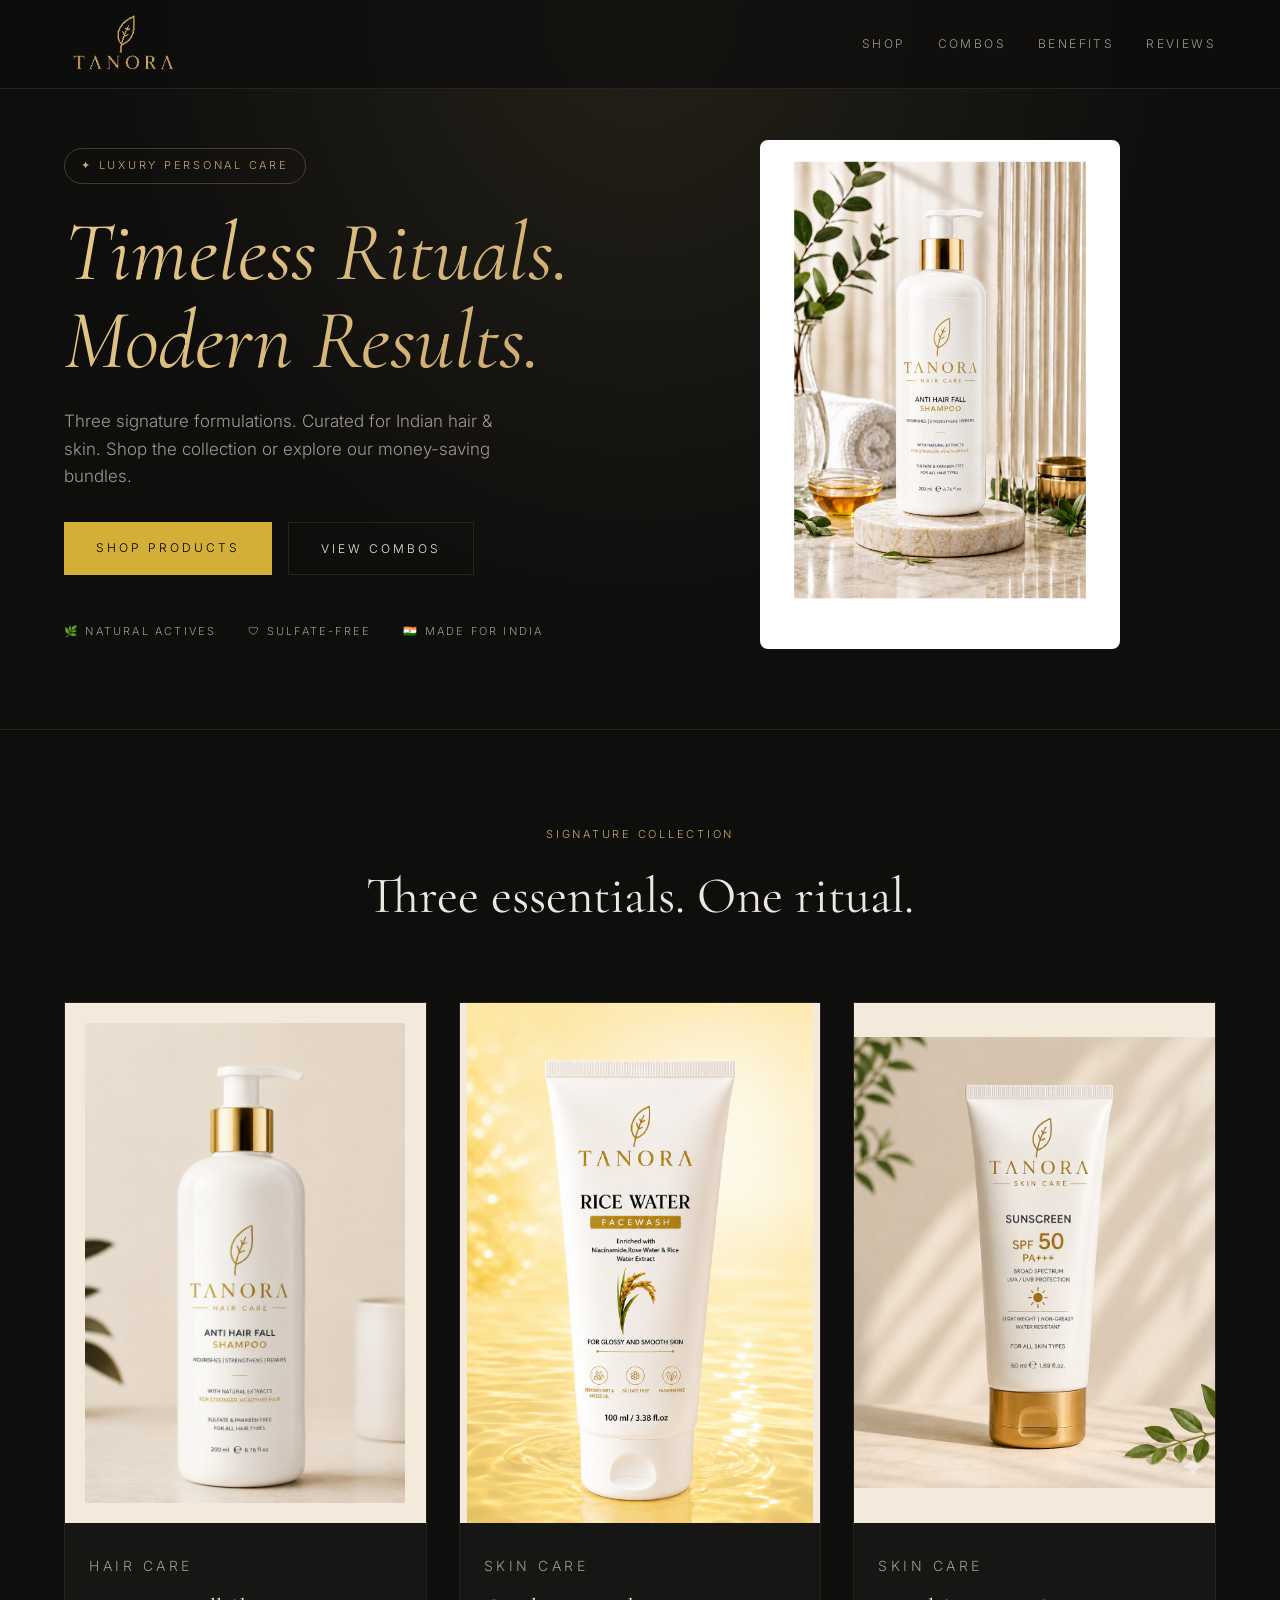
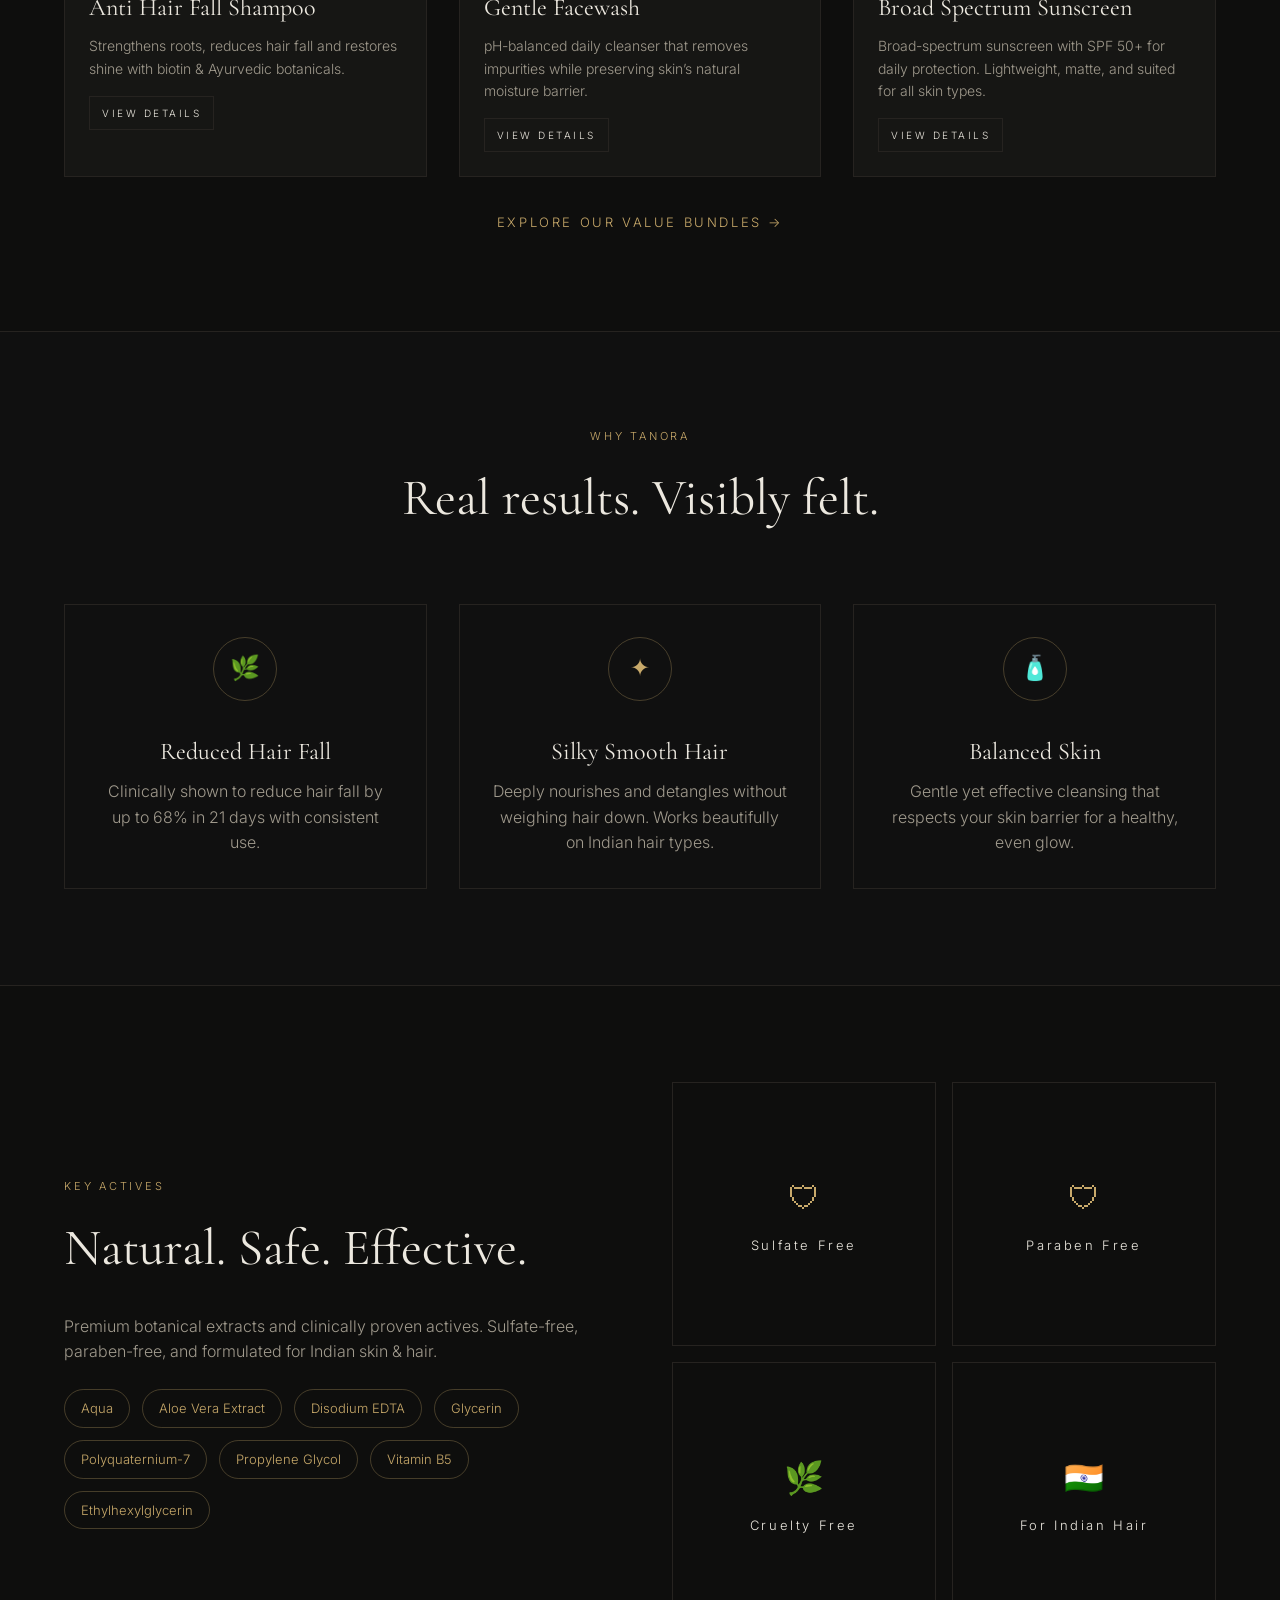
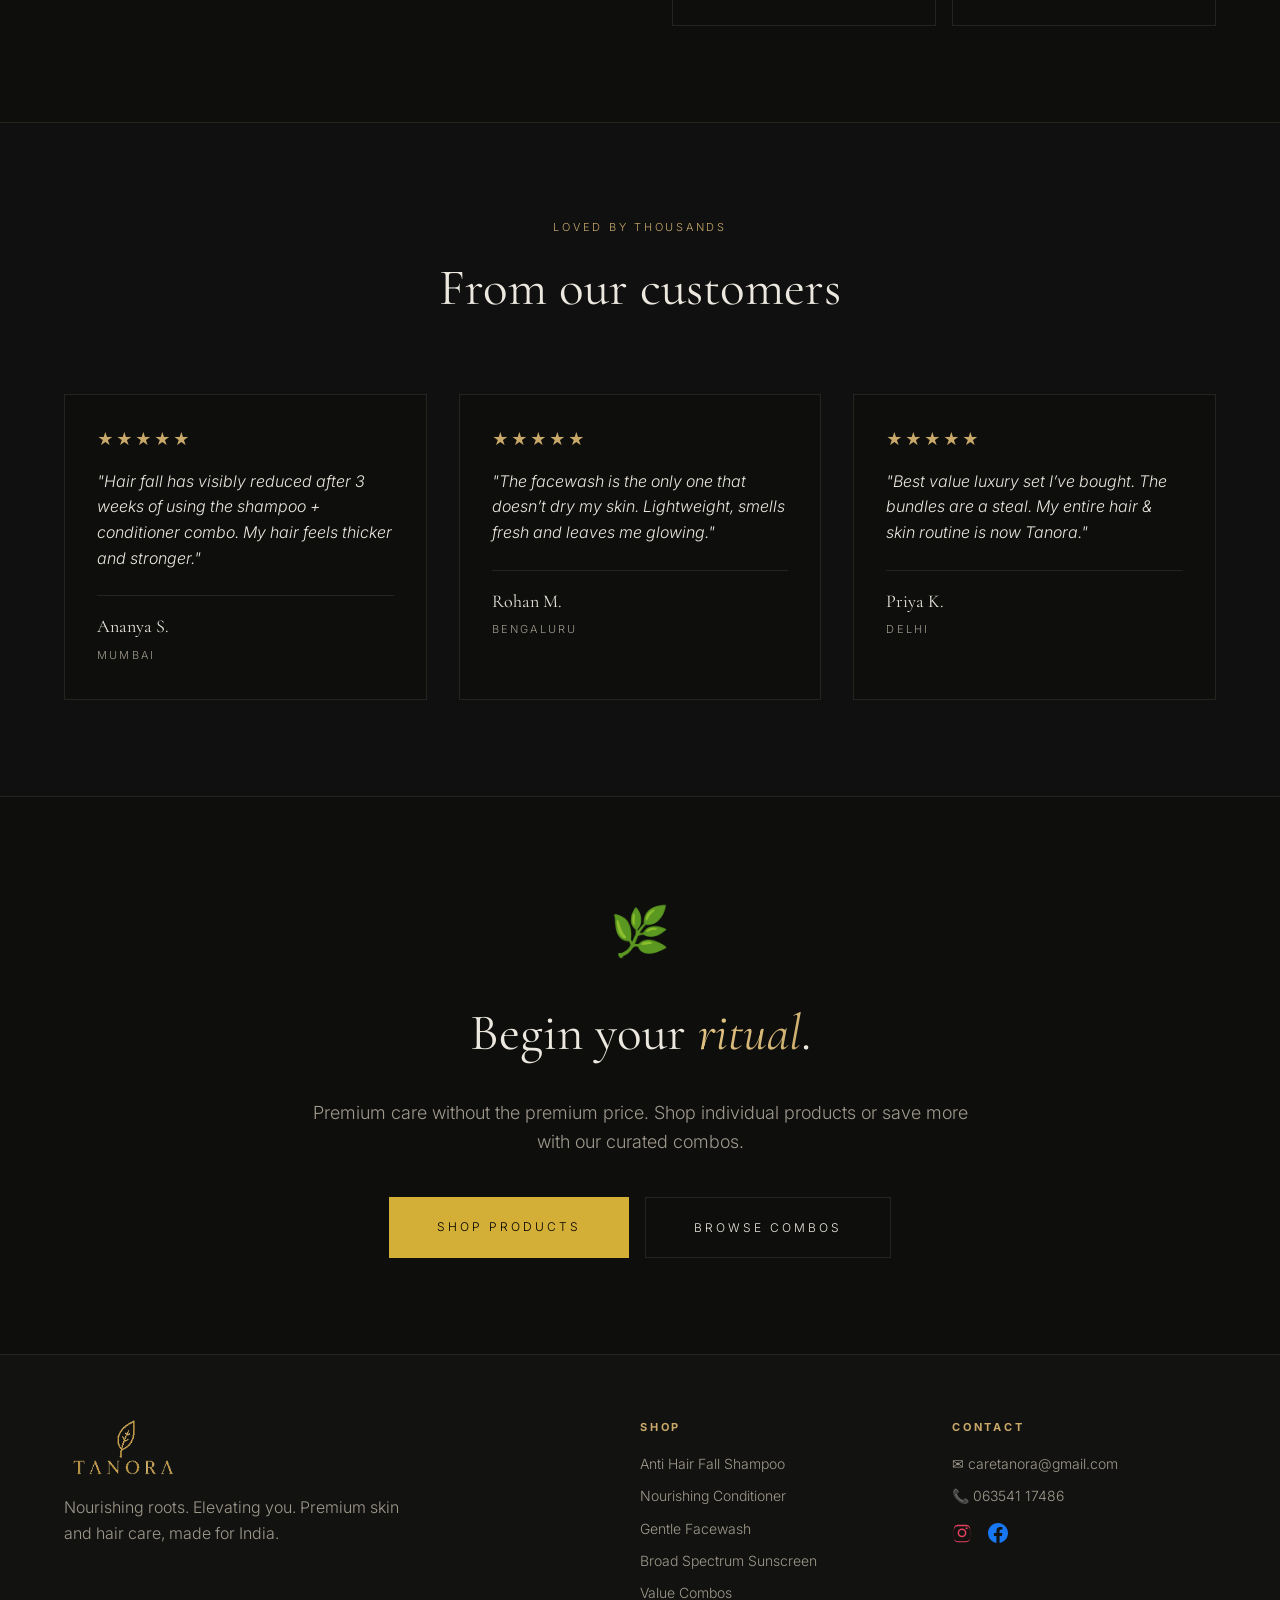
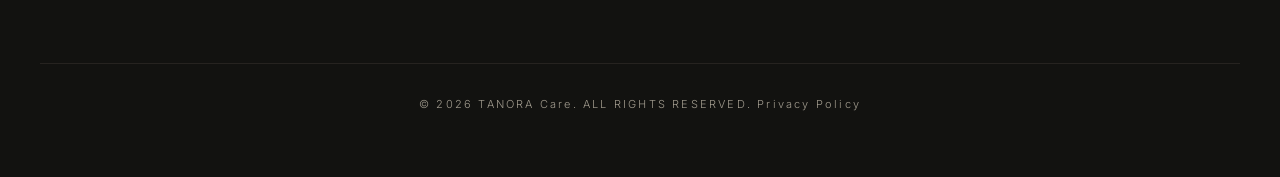
==== index.html @ 6236a622 "Logo image Size" ====
<!DOCTYPE html>
<html lang="en">
<head>
<meta charset="UTF-8" />
<meta name="viewport" content="width=device-width, initial-scale=1.0" />

<!-- Primary Meta -->
<title>Tanora | Sulfate-Free Luxury Hair & Skin Care India</title>
<meta name="description" content="Discover Tanora luxury personal care - sulfate-free shampoo, gentle facewash, nourishing conditioner & SPF 50+ sunscreen made for Indian hair & skin." />
<meta name="keywords" content="Tanora, luxury hair care, sulfate-free shampoo, anti hair fall shampoo, gentle facewash, nourishing conditioner, sunscreen SPF 50, skin care India" />
<meta name="author" content="Tanora Care" />
<meta name="robots" content="index, follow, max-image-preview:large, max-snippet:-1, max-video-preview:-1" />
<meta name="language" content="English" />
<meta name="theme-color" content="#0e0e0d" />
<link rel="canonical" href="https://www.tanora.co.in/" />

<!-- Open Graph / Facebook / LinkedIn / WhatsApp -->
<meta property="og:type" content="website" />
<meta property="og:site_name" content="Tanora Care" />
<meta property="og:title" content="Tanora | Sulfate-Free Luxury Hair & Skin Care India" />
<meta property="og:description" content="Sulfate-free shampoo, gentle facewash, nourishing conditioner & SPF 50+ sunscreen - premium personal care made for Indian hair & skin." />
<meta property="og:url" content="https://www.tanora.co.in/" />
<meta property="og:image" content="https://www.tanora.co.in/images/product.jpg" />
<meta property="og:image:alt" content="Tanora luxury personal care collection" />
<meta property="og:locale" content="en_IN" />

<!-- Twitter Card -->
<meta name="twitter:card" content="summary_large_image" />
<meta name="twitter:title" content="Tanora | Sulfate-Free Luxury Hair & Skin Care India" />
<meta name="twitter:description" content="Sulfate-free shampoo, gentle facewash, nourishing conditioner & SPF 50+ sunscreen - made for Indian hair & skin." />
<meta name="twitter:image" content="https://www.tanora.co.in/images/product.jpg" />

<!-- Icons -->
<link rel="icon" type="image/x-icon" href="images/favicon.ico" />
<link rel="apple-touch-icon" href="images/tanora-logo.png" />

<!-- Resource hints & fonts (non-blocking) -->
<link rel="preconnect" href="https://fonts.googleapis.com" />
<link rel="preconnect" href="https://fonts.gstatic.com" crossorigin />
<link rel="preload" as="image" href="images/product.jpg" fetchpriority="high" />
<link rel="preload" as="style" href="https://fonts.googleapis.com/css2?family=Cormorant+Garamond:ital,wght@0,400;1,400;1,600&family=Inter:wght@300;400;500&display=swap" onload="this.onload=null;this.rel='stylesheet'" />
<noscript><link rel="stylesheet" href="https://fonts.googleapis.com/css2?family=Cormorant+Garamond:ital,wght@0,400;1,400;1,600&family=Inter:wght@300;400;500&display=swap" /></noscript>
<link rel="stylesheet" href="css/style.css" />

<!-- Structured Data -->
<script type="application/ld+json">
{
  "@context": "https://schema.org",
  "@graph": [
    {
      "@type": "Organization",
      "@id": "https://www.tanora.co.in/#organization",
      "name": "Tanora Care",
      "alternateName": "Tanora",
      "url": "https://www.tanora.co.in/",
      "logo": {
        "@type": "ImageObject",
        "url": "https://www.tanora.co.in/images/tanora-logo.png",
        "width": 347,
        "height": 176
      },
      "description": "Tanora is a luxury personal care brand offering sulfate-free shampoo, gentle facewash, nourishing conditioner and broad spectrum sunscreen made for Indian hair and skin.",
      "email": "caretanora@gmail.com",
      "telephone": "+91-6354117486",
      "areaServed": "IN",
      "contactPoint": {
        "@type": "ContactPoint",
        "telephone": "+91-6354117486",
        "email": "caretanora@gmail.com",
        "contactType": "customer service",
        "areaServed": "IN",
        "availableLanguage": ["English", "Hindi"]
      },
      "sameAs": [
        "https://www.instagram.com/caretanora",
        "https://www.facebook.com/profile.php?id=61589287961963"
      ]
    },
    {
      "@type": "WebSite",
      "@id": "https://www.tanora.co.in/#website",
      "url": "https://www.tanora.co.in/",
      "name": "Tanora Care",
      "publisher": { "@id": "https://www.tanora.co.in/#organization" },
      "inLanguage": "en-IN"
    },
    {
      "@type": "WebPage",
      "@id": "https://www.tanora.co.in/#webpage",
      "url": "https://www.tanora.co.in/",
      "name": "Tanora | Sulfate-Free Luxury Hair & Skin Care India",
      "isPartOf": { "@id": "https://www.tanora.co.in/#website" },
      "about": { "@id": "https://www.tanora.co.in/#organization" },
      "description": "Discover Tanora luxury personal care - sulfate-free shampoo, gentle facewash, nourishing conditioner and SPF 50+ sunscreen made for Indian hair and skin.",
      "inLanguage": "en-IN"
    }
  ]
}
</script>

<!-- Google tag (gtag.js) -->
<script async src="https://www.googletagmanager.com/gtag/js?id=G-CE996MBF3L"></script>
<script>
  window.dataLayer = window.dataLayer || [];
  function gtag(){dataLayer.push(arguments);}
  gtag('js', new Date());
  gtag('config', 'G-CE996MBF3L');
</script>
</head>
<body>

<a href="#products" class="skip-link">Skip to products</a>

<!-- NAV -->
<header class="nav">
  <div class="container nav-inner">
    <a href="index.html" class="logo" aria-label="Tanora Care home"><img src="images/tanora-logo.png" alt="Tanora Care logo" /></a>
    <nav class="nav-links" aria-label="Primary navigation">
      <a href="#products">SHOP</a>
      <a href="combos.html">COMBOS</a>
      <a href="#benefits">BENEFITS</a>
      <a href="#reviews">REVIEWS</a>
    </nav>
  </div>
</header>

<main id="main">

<!-- HERO -->
<section class="hero" aria-labelledby="hero-title">
  <div class="container hero-grid">
    <div class="hero-text">
      <span class="chip">✦ LUXURY PERSONAL CARE</span>
      <h1 id="hero-title" class="display"><em>Timeless Rituals.<br>Modern Results.</em></h1>
      <p class="lead">Three signature formulations. Curated for Indian hair &amp; skin. Shop the collection or explore our money-saving bundles.</p>
      <div class="btn-row">
        <a href="#products" class="btn btn-gold">SHOP PRODUCTS</a>
        <a href="combos.html" class="btn btn-outline">VIEW COMBOS</a>
      </div>
      <div class="hero-tags">
        <span>🌿 NATURAL ACTIVES</span>
        <span>🛡 SULFATE-FREE</span>
        <span>🇮🇳 MADE FOR INDIA</span>
      </div>
    </div>
    <div class="hero-image">
      <img src="images/product.jpg" alt="Tanora luxury personal care products collection" width="360" height="509" fetchpriority="high" decoding="async" />
    </div>
  </div>
</section>

<!-- PRODUCTS -->
<section id="products" class="section" aria-labelledby="products-title">
  <div class="container">
    <div class="section-head">
      <p class="kicker">SIGNATURE COLLECTION</p>
      <h2 id="products-title">Three essentials. One ritual.</h2>
    </div>
    <div class="grid-3">
      <!-- Shampoo -->
      <article class="card">
        <a href="shampoo.html" class="card-img" aria-label="View Anti Hair Fall Shampoo details"><img src="images/shampoo.jpeg" alt="Tanora Anti Hair Fall Shampoo bottle" width="1440" height="2160" loading="lazy" decoding="async" /></a>
        <div class="card-body">
          <p class="kicker">HAIR CARE</p>
          <h3><a href="shampoo.html">Anti Hair Fall Shampoo</a></h3>
          <p>Strengthens roots, reduces hair fall and restores shine with biotin &amp; Ayurvedic botanicals.</p>
          <div class="price" style="font-size:15px;margin:12px 0 16px;color:#c8a96a"></div>
          <div style="display:flex;gap:6px;flex-wrap:wrap">
            <a href="shampoo.html" class="btn btn-outline" style="padding:8px 12px;font-size:10px">VIEW DETAILS</a>
          </div>
        </div>
      </article>
      <!-- Facewash -->
      <article class="card">
        <a href="facewash.html" class="card-img" aria-label="View Gentle Facewash details"><img src="images/facewash.png" alt="Tanora Gentle Facewash bottle" width="1024" height="1536" loading="lazy" decoding="async" /></a>
        <div class="card-body">
          <p class="kicker">SKIN CARE</p>
          <h3><a href="facewash.html">Gentle Facewash</a></h3>
          <p>pH-balanced daily cleanser that removes impurities while preserving skin’s natural moisture barrier.</p>
          <div class="price" style="font-size:15px;margin:12px 0 16px;color:#c8a96a"></div>
          <div style="display:flex;gap:6px;flex-wrap:wrap">
            <a href="facewash.html" class="btn btn-outline" style="padding:8px 12px;font-size:10px">VIEW DETAILS</a>
          </div>
        </div>
      </article>
      <!-- Sunscreen -->
      <article class="card">
        <a href="sunscreen.html" class="card-img" aria-label="View Broad Spectrum Sunscreen details"><img src="images/sunscreen.png" alt="Tanora Broad Spectrum SPF 50+ Sunscreen bottle" width="922" height="1152" loading="lazy" decoding="async" /></a>
        <div class="card-body">
          <p class="kicker">SKIN CARE</p>
          <h3><a href="sunscreen.html">Broad Spectrum Sunscreen</a></h3>
          <p>Broad-spectrum sunscreen with SPF 50+ for daily protection. Lightweight, matte, and suited for all skin types.</p>
          <div class="price" style="font-size:15px;margin:12px 0 16px;color:#c8a96a"></div>
          <div style="display:flex;gap:6px;flex-wrap:wrap">
            <a href="sunscreen.html" class="btn btn-outline" style="padding:8px 12px;font-size:10px">VIEW DETAILS</a>
          </div>
        </div>
      </article>
    </div>
    <p style="text-align:center;margin-top:32px"><a href="combos.html" style="color:var(--gold);font-size:13px;letter-spacing:.2em">EXPLORE OUR VALUE BUNDLES →</a></p>
  </div>
</section>

<!-- BENEFITS -->
<section id="benefits" class="section alt" aria-labelledby="benefits-title">
  <div class="container">
    <div class="section-head">
      <p class="kicker">WHY TANORA</p>
      <h2 id="benefits-title">Real results. Visibly felt.</h2>
    </div>
    <div class="grid-3">
      <div class="benefit"><div class="circle" aria-hidden="true">🌿</div><h3>Reduced Hair Fall</h3><p>Clinically shown to reduce hair fall by up to 68% in 21 days with consistent use.</p></div>
      <div class="benefit"><div class="circle" aria-hidden="true">✦</div><h3>Silky Smooth Hair</h3><p>Deeply nourishes and detangles without weighing hair down. Works beautifully on Indian hair types.</p></div>
      <div class="benefit"><div class="circle" aria-hidden="true">🧴</div><h3>Balanced Skin</h3><p>Gentle yet effective cleansing that respects your skin barrier for a healthy, even glow.</p></div>
    </div>
  </div>
</section>

<!-- INGREDIENTS -->
<section id="ingredients" class="section" aria-labelledby="ingredients-title">
  <div class="container grid-2">
    <div>
      <p class="kicker">KEY ACTIVES</p>
      <h2 id="ingredients-title">Natural. Safe. Effective.</h2>
      <p class="muted">Premium botanical extracts and clinically proven actives. Sulfate-free, paraben-free, and formulated for Indian skin &amp; hair.</p>
      <div class="tags">
        <span>Aqua</span>
        <span>Aloe Vera Extract</span>
        <span>Disodium EDTA</span>
        <span>Glycerin</span>
        <span>Polyquaternium-7</span>
        <span>Propylene Glycol</span>
        <span>Vitamin B5</span>
        <span>Ethylhexylglycerin</span>
      </div>
    </div>
    <div class="features">
      <div>🛡<span>Sulfate Free</span></div>
      <div>🛡<span>Paraben Free</span></div>
      <div>🌿<span>Cruelty Free</span></div>
      <div>🇮🇳<span>For Indian Hair</span></div>
    </div>
  </div>
</section>

<!-- REVIEWS -->
<section id="reviews" class="section alt" aria-labelledby="reviews-title">
  <div class="container">
    <div class="section-head">
      <p class="kicker">LOVED BY THOUSANDS</p>
      <h2 id="reviews-title">From our customers</h2>
    </div>
    <div class="grid-3">
      <article class="review"><div class="stars" aria-label="Rated 5 out of 5">★★★★★</div><p>"Hair fall has visibly reduced after 3 weeks of using the shampoo + conditioner combo. My hair feels thicker and stronger."</p><div class="who"><strong>Ananya S.</strong><span>MUMBAI</span></div></article>
      <article class="review"><div class="stars" aria-label="Rated 5 out of 5">★★★★★</div><p>"The facewash is the only one that doesn’t dry my skin. Lightweight, smells fresh and leaves me glowing."</p><div class="who"><strong>Rohan M.</strong><span>BENGALURU</span></div></article>
      <article class="review"><div class="stars" aria-label="Rated 5 out of 5">★★★★★</div><p>"Best value luxury set I’ve bought. The bundles are a steal. My entire hair &amp; skin routine is now Tanora."</p><div class="who"><strong>Priya K.</strong><span>DELHI</span></div></article>
    </div>
  </div>
</section>

<!-- CTA -->
<section class="section cta" aria-labelledby="cta-title">
  <div class="container center">
    <div class="leaf" aria-hidden="true">🌿</div>
    <h2 id="cta-title">Begin your <em>ritual</em>.</h2>
    <p class="muted">Premium care without the premium price. Shop individual products or save more with our curated combos.</p>
    <div class="btn-row" style="justify-content:center">
      <a href="#products" class="btn btn-gold btn-lg">SHOP PRODUCTS</a>
      <a href="combos.html" class="btn btn-outline btn-lg">BROWSE COMBOS</a>
    </div>
  </div>
</section>

</main>

<!-- FOOTER -->
<footer class="footer">
  <div class="container footer-grid">
    <div class="foot-brand">
      <img src="images/tanora-logo.png" alt="Tanora Care logo" loading="lazy" />
      <p>Nourishing roots. Elevating you. Premium skin and hair care, made for India.</p>
    </div>
    <nav aria-label="Shop links">
      <h4>SHOP</h4>
      <ul>
        <li><a href="shampoo.html">Anti Hair Fall Shampoo</a></li>
        <li><a href="conditioner.html">Nourishing Conditioner</a></li>
        <li><a href="facewash.html">Gentle Facewash</a></li>
        <li><a href="sunscreen.html">Broad Spectrum Sunscreen</a></li>
        <li><a href="combos.html">Value Combos</a></li>
      </ul>
    </nav>
    <div>
      <h4>CONTACT</h4>
      <ul>
        <li><a href="mailto:caretanora@gmail.com">✉ caretanora@gmail.com</a></li>
        <li><a href="tel:+916354117486">📞 063541 17486</a></li>
      </ul>
      <div class="social-links" style="margin-top: 15px;">
        <a href="https://www.instagram.com/caretanora" target="_blank" rel="noopener" aria-label="Follow Tanora on Instagram" style="margin-right: 12px;">
          <svg width="20" height="20" viewBox="0 0 24 24" fill="#E4405F" aria-hidden="true" focusable="false"><path d="M12 2.16c3.2 0 3.58.01 4.85.07 1.17.05 1.8.25 2.23.41.56.22.96.48 1.38.9.42.42.68.82.9 1.38.16.42.36 1.06.41 2.23.06 1.27.07 1.65.07 4.85s-.01 3.58-.07 4.85c-.05 1.17-.25 1.8-.41 2.23-.22.56-.48.96-.9 1.38-.42.42-.82.68-1.38.9-.42.16-1.06.36-2.23.41-1.27.06-1.65.07-4.85.07s-3.58-.01-4.85-.07c-1.17-.05-1.8-.25-2.23-.41-.56-.22-.96-.48-1.38-.9-.42-.42-.68-.82-.9-1.38-.16-.42-.36-1.06-.41-2.23C2.17 15.58 2.16 15.2 2.16 12s.01-3.58.07-4.85c.05-1.17.25-1.8.41-2.23.22-.56.48-.96.9-1.38.42-.42.82-.68 1.38-.9.42-.16 1.06-.36 2.23-.41C8.42 2.17 8.8 2.16 12 2.16zm0 1.62c-3.15 0-3.52.01-4.76.07-1.15.05-1.77.24-2.19.4-.55.22-.94.47-1.35.88-.41.41-.66.8-.88 1.35-.16.42-.35 1.04-.4 2.19-.06 1.24-.07 1.61-.07 4.76s.01 3.52.07 4.76c.05 1.15.24 1.77.4 2.19.22.55.47.94.88 1.35.41.41.8.66 1.35.88.42.16 1.04.35 2.19.4 1.24.06 1.61.07 4.76.07s3.52-.01 4.76-.07c1.15-.05 1.77-.24 2.19-.4.55-.22.94-.47 1.35-.88.41-.41.66-.8.88-1.35.16-.42.35-1.04.4-2.19.06-1.24.07-1.61.07-4.76s-.01-3.52-.07-4.76c-.05-1.15-.24-1.77-.4-2.19-.22-.55-.47-.94-.88-1.35-.41-.41-.8-.66-1.35-.88-.42-.16-1.04-.35-2.19-.4-1.24-.06-1.61-.07-4.76-.07zm0 2.76a5.3 5.3 0 100 10.6 5.3 5.3 0 000-10.6zm0 8.74a3.44 3.44 0 110-6.88 3.44 3.44 0 010 6.88zm6.75-8.93a1.24 1.24 0 11-2.48 0 1.24 1.24 0 012.48 0z"/></svg>
        </a>
        <a href="https://www.facebook.com/profile.php?id=61589287961963" target="_blank" rel="noopener" aria-label="Follow Tanora on Facebook">
          <svg width="20" height="20" viewBox="0 0 24 24" fill="#1877F2" aria-hidden="true" focusable="false"><path d="M24 12.07C24 5.4 18.63 0 12 0S0 5.4 0 12.07C0 18.1 4.39 23.1 10.13 24v-8.44H7.08v-3.49h3.05V9.41c0-3.02 1.79-4.69 4.53-4.69 1.31 0 2.68.24 2.68.24v2.97h-1.51c-1.49 0-1.96.93-1.96 1.89v2.25h3.33l-.53 3.49h-2.8V24C19.61 23.1 24 18.1 24 12.07z"/></svg>
        </a>
      </div>
    </div>
  </div>
  <div class="container foot-bottom">© 2026 TANORA Care. ALL RIGHTS RESERVED. <a href="privacypolicy.html">Privacy Policy</a></div>
</footer>

</body>
</html>
---- css/style.css ----
:root{
  --bg:#0e0e0d;
  --fg:#ece8df;
  --muted:#a09a8d;
  --gold:#c8a96a;
  --gold-soft:rgba(200,169,106,.3);
  --card:#161614;
  --border:#262320;
}
*{box-sizing:border-box;margin:0;padding:0}
html{scroll-behavior:smooth}
body{
  font-family:'Inter',sans-serif;
  background:var(--bg);
  color:var(--fg);
  line-height:1.6;
  font-weight:300;
}
img{max-width:100%;display:block}
a{color:inherit;text-decoration:none}
em{font-style:italic}

.container{max-width:1200px;margin:0 auto;padding:0 24px}

/* Accessibility: skip link + visible focus */
.skip-link{
  position:absolute;left:-999px;top:0;z-index:100;
  background:var(--gold);color:#000;padding:12px 20px;font-size:12px;
  letter-spacing:.15em;border-radius:0 0 6px 0;
}
.skip-link:focus{left:0}
a:focus-visible,button:focus-visible,.accordion-header:focus-visible{
  outline:2px solid var(--gold);outline-offset:3px;
}
.social-links a{display:inline-flex;align-items:center}

/* NAV */
.nav{
  position:fixed;top:0;left:0;right:0;z-index:50;
  background:rgba(14,14,13,.7);
  backdrop-filter:blur(10px);
  border-bottom:1px solid var(--border);
}
.nav-inner{display:flex;justify-content:space-between;align-items:center;padding:14px 24px}
.logo img{height:60px}
.nav-links{display:flex;gap:32px}
.nav-links a{font-size:12px;letter-spacing:.2em;color:var(--muted);transition:color .2s}
.nav-links a:hover{color:var(--gold)}
@media(max-width:700px){.nav-links{display:none}}

/* HERO */
.hero{padding:140px 0 80px;position:relative;overflow:hidden}
.hero::before{
  content:"";position:absolute;inset:0;
  background:radial-gradient(ellipse at top, rgba(200,169,106,.12), transparent 60%);
}
.hero-grid{display:grid;grid-template-columns:1fr 1fr;gap:48px;align-items:center;position:relative}
@media(max-width:900px){.hero-grid{grid-template-columns:1fr}}
.chip{
  display:inline-block;padding:8px 16px;border:1px solid var(--gold-soft);
  border-radius:999px;color:var(--gold);font-size:11px;letter-spacing:.25em;margin-bottom:24px;
}
.display{
  font-family:'Cormorant Garamond',serif;font-weight:400;
  font-size:clamp(40px,7vw,84px);line-height:1.05;margin-bottom:24px;
  background:linear-gradient(135deg,#e7c98a,#c8a96a);
  -webkit-background-clip:text;background-clip:text;color:transparent;
}
.lead{color:var(--muted);max-width:440px;margin-bottom:32px;font-size:17px}
.btn-row{display:flex;gap:16px;flex-wrap:wrap}
.btn{
  padding:16px 32px;font-size:12px;letter-spacing:.25em;
  display:inline-block;transition:all .2s;cursor:pointer;border:1px solid transparent;
}
.btn-gold{
  background: #D4AF37;
  color: #000;
  border: none;
}

.btn-gold:hover{
  background: #c59b22;
  transform: translateY(-2px);
  transition: 0.3s ease;
}
.btn-outline{border-color:var(--border);color:var(--fg)}
.btn-outline:hover{border-color:var(--gold);color:var(--gold)}
.btn-lg{padding:20px 48px}
.hero-tags{margin-top:48px;display:flex;gap:32px;flex-wrap:wrap;font-size:11px;letter-spacing:.2em;color:var(--muted)}
.hero-image{display:flex;justify-content:center;position:relative}
.hero-image img{max-width:360px;max-height:70vh;object-fit:contain;border-radius:8px}

/* SECTIONS */
.section{padding:96px 0;border-top:1px solid var(--border)}
.section.alt{background:rgba(22,22,20,.4)}
.section-head{text-align:center;margin-bottom:64px}
.kicker{font-size:11px;letter-spacing:.25em;color:var(--gold);margin-bottom:12px}
h2{font-family:'Cormorant Garamond',serif;font-weight:400;font-size:clamp(32px,4vw,52px)}
h3{font-family:'Cormorant Garamond',serif;font-weight:400;font-size:24px;margin:8px 0}
.muted{color:var(--muted)}

.grid-3{display:grid;grid-template-columns:repeat(3,1fr);gap:32px}
.grid-2{display:grid;grid-template-columns:1fr 1fr;gap:64px;align-items:center}
@media(max-width:900px){.grid-3{grid-template-columns:1fr}.grid-2{grid-template-columns:1fr;gap:32px}}

.card{background:var(--card);border:1px solid var(--border);transition:all .4s;overflow:hidden}
.card:hover{border-color:var(--gold-soft)}

.card:hover .card-img img{transform:scale(1.05)}
.card-body{padding:24px}
.card-body p{color:var(--muted);font-size:14px;margin-top:8px}

.benefit{text-align:center;padding:32px;border:1px solid var(--border);transition:.2s}
.benefit:hover{border-color:var(--gold-soft)}
.circle{
  width:64px;height:64px;border:1px solid var(--gold-soft);border-radius:50%;
  display:inline-flex;align-items:center;justify-content:center;color:var(--gold);
  font-size:24px;margin-bottom:24px;
}
.benefit p{color:var(--muted)}

.card-img {
  width: 100%;
  height: 520px;
  background: #f4eadc;
  display: flex;
  align-items: center;
  justify-content: center;
  overflow: hidden;
}

.card-img img {
  max-width: 100%;
  max-height: 100%;
  object-fit: contain;
  image-rendering: auto;
  filter: contrast(1.02) sharpness(1.1);
}

/* Extra premium spacing */
.grid-3 .card:first-child img,
.grid-3 .card:last-child img {
  padding-top: 20px;
  padding-bottom: 20px;
}


.tags{display:flex;flex-wrap:wrap;gap:12px;margin-top:24px}
.tags span{
  border:1px solid var(--gold-soft);color:var(--gold);
  padding:8px 16px;border-radius:999px;font-size:13px;
}
.features{display:grid;grid-template-columns:1fr 1fr;gap:16px}
.features>div{
  aspect-ratio:1/1;border:1px solid var(--border);
  display:flex;flex-direction:column;align-items:center;justify-content:center;gap:12px;
  font-size:32px;color:var(--gold);transition:.2s;
}
.features>div:hover{border-color:var(--gold-soft)}
.features span{font-size:13px;letter-spacing:.2em;color:var(--fg)}

#ingredients .muted{margin:24px 0}

.review{padding:32px;border:1px solid var(--border);background:var(--bg)}
.review:hover{border-color:var(--gold-soft)}
.stars{color:var(--gold);margin-bottom:16px;letter-spacing:2px}
.review p{font-style:italic;margin-bottom:24px}
.who{padding-top:16px;border-top:1px solid var(--border)}
.who strong{font-family:'Cormorant Garamond',serif;font-weight:400;font-size:18px;display:block}
.who span{font-size:11px;letter-spacing:.2em;color:var(--muted)}

.cta{text-align:center}
.center{text-align:center;max-width:720px;margin:0 auto}
.leaf{font-size:48px;color:var(--gold);margin-bottom:24px}
.cta h2{margin-bottom:24px}
.cta h2 em{
  background:linear-gradient(135deg,#e7c98a,#c8a96a);
  -webkit-background-clip:text;background-clip:text;color:transparent;
}
.cta p{margin-bottom:40px;font-size:18px}

/* FOOTER */
.footer{border-top:1px solid var(--border);padding:64px 0;background:rgba(22,22,20,.5)}
.footer-grid{display:grid;grid-template-columns:2fr 1fr 1fr;gap:48px;margin-bottom:48px}
@media(max-width:700px){.footer-grid{grid-template-columns:1fr}}
.foot-brand img{height:60px;margin-bottom:16px}
.foot-brand p{color:var(--muted);max-width:360px}
.footer h4{font-size:11px;letter-spacing:.25em;color:var(--gold);margin-bottom:16px}
.footer ul{list-style:none}
.footer li{color:var(--muted);font-size:14px;margin-bottom:10px}
.footer a:hover{color:var(--gold)}
.foot-bottom{padding-top:32px;border-top:1px solid var(--border);font-size:11px;letter-spacing:.2em;color:var(--muted);text-align:center}

/* PRODUCT PAGES & SHOWCASE */
.product-hero{padding:120px 0 40px}
.product-grid{display:grid;grid-template-columns:1fr 1fr;gap:60px;align-items:start}
@media(max-width:900px){.product-grid{grid-template-columns:1fr;gap:40px}}

.gallery{display:flex;flex-direction:column;gap:16px}
.gallery-main{position:relative;border:1px solid var(--border);background:#111;overflow:hidden;border-radius:8px;cursor:zoom-in}
.gallery-main img{width:100%;height:520px;object-fit:contain;transition:transform .4s ease;background:#f4eadc}
.gallery-thumbs{display:flex;gap:12px}
.gallery-thumbs img{width:92px;height:92px;object-fit:contain;border:1px solid var(--border);border-radius:6px;cursor:pointer;transition:all .2s;background:#f4eadc}
.gallery-thumbs img.active,.gallery-thumbs img:hover{border-color:var(--gold);box-shadow:0 0 0 1px var(--gold)}

.lightbox{display:none;position:fixed;inset:0;background:rgba(0,0,0,.92);z-index:200;align-items:center;justify-content:center}
.lightbox.active{display:flex}
.lightbox-inner{position:relative;max-width:90vw;max-height:90vh}
.lightbox-inner img{max-width:90vw;max-height:80vh;object-fit:contain;border-radius:4px;cursor:zoom-in;transition:transform .3s}
.lightbox-inner.zoomed img{transform:scale(2);cursor:zoom-out}
.lightbox-close{position:absolute;top:-40px;right:0;background:none;border:none;color:#fff;font-size:28px;cursor:pointer}

.product-info h1{font-size:42px;margin-bottom:8px}
.price{font-size:28px;color:var(--gold);font-family:'Cormorant Garamond',serif;margin:12px 0}
.price span{font-size:14px;color:var(--muted);text-decoration:line-through;margin-left:12px}

.buy-row{display:flex;gap:12px;margin:24px 0;flex-wrap:wrap}
.btn-amazon{background:#FF9900;color:#000;border:none;padding:14px 28px;font-size:12px;letter-spacing:.2em;font-weight:500}
.btn-amazon:hover{background:#e68a00}
.btn-flipkart{background:#2874F0;color:#fff;border:none;padding:14px 28px;font-size:12px;letter-spacing:.2em;font-weight:500}
.btn-flipkart:hover{background:#1f5cc4}
.btn-detail{border-color:var(--gold);color:var(--gold)}

.section-sub{margin-bottom:48px}
.ingredients{display:flex;flex-wrap:wrap;gap:10px}
.ingredients span{padding:6px 14px;border:1px solid var(--gold-soft);border-radius:999px;font-size:13px;color:var(--gold)}

.reviews{margin-top:16px}
.review-item{border:1px solid var(--border);padding:20px;margin-bottom:16px;background:var(--bg)}
.review-item .stars{color:var(--gold);margin-bottom:8px}
.review-item p{font-style:italic;color:var(--muted)}
.review-meta{font-size:13px;color:var(--muted);margin-top:12px}

.related-grid{display:grid;grid-template-columns:repeat(3,1fr);gap:24px;margin-top:32px}
@media(max-width:900px){.related-grid{grid-template-columns:1fr}}

.bundle-grid{display:grid;grid-template-columns:repeat(3,1fr);gap:32px}
@media(max-width:900px){.bundle-grid{grid-template-columns:1fr}}
.bundle-card{background:var(--card);border:1px solid var(--border);padding:28px;position:relative}
.bundle-card .save{position:absolute;top:20px;right:20px;background:#2e7d32;color:#fff;font-size:11px;padding:4px 12px;border-radius:999px;letter-spacing:.5px}
.bundle-card h3{margin:12px 0 8px;font-size:22px}
.bundle-price{font-size:26px;color:var(--gold);margin:8px 0}
.bundle-price .orig{text-decoration:line-through;color:var(--muted);font-size:16px;margin-left:8px}
.bundle-products{font-size:13px;color:var(--muted);margin:16px 0}
.bundle-products span{display:inline-block;margin-right:8px}

.accordion{margin-top:32px;border:1px solid var(--border)}
.accordion-item{border-bottom:1px solid var(--border)}
.accordion-item:last-child{border-bottom:none}
.accordion-header{display:flex;justify-content:space-between;align-items:center;padding:18px 24px;cursor:pointer;font-weight:500}
.accordion-header::after{content:'+';font-size:20px;color:var(--gold);transition:.2s}
.accordion-item.open .accordion-header::after{content:'−'}
.accordion-content{display:none;padding:0 24px 20px;color:var(--muted);line-height:1.7}
.accordion-item.open .accordion-content{display:block}

.breadcrumb{font-size:12px;letter-spacing:.2em;color:var(--muted);margin-bottom:24px}
.breadcrumb a:hover{color:var(--gold)}

.kicker.gold{color:var(--gold)}

.product-desc{color:var(--muted);font-size:15px;line-height:1.7;margin:16px 0}

.combo-highlight{background:var(--card);border:1px solid var(--gold-soft);padding:20px;border-radius:8px;margin:32px 0}
.combo-highlight h4{color:var(--gold);margin-bottom:8px}
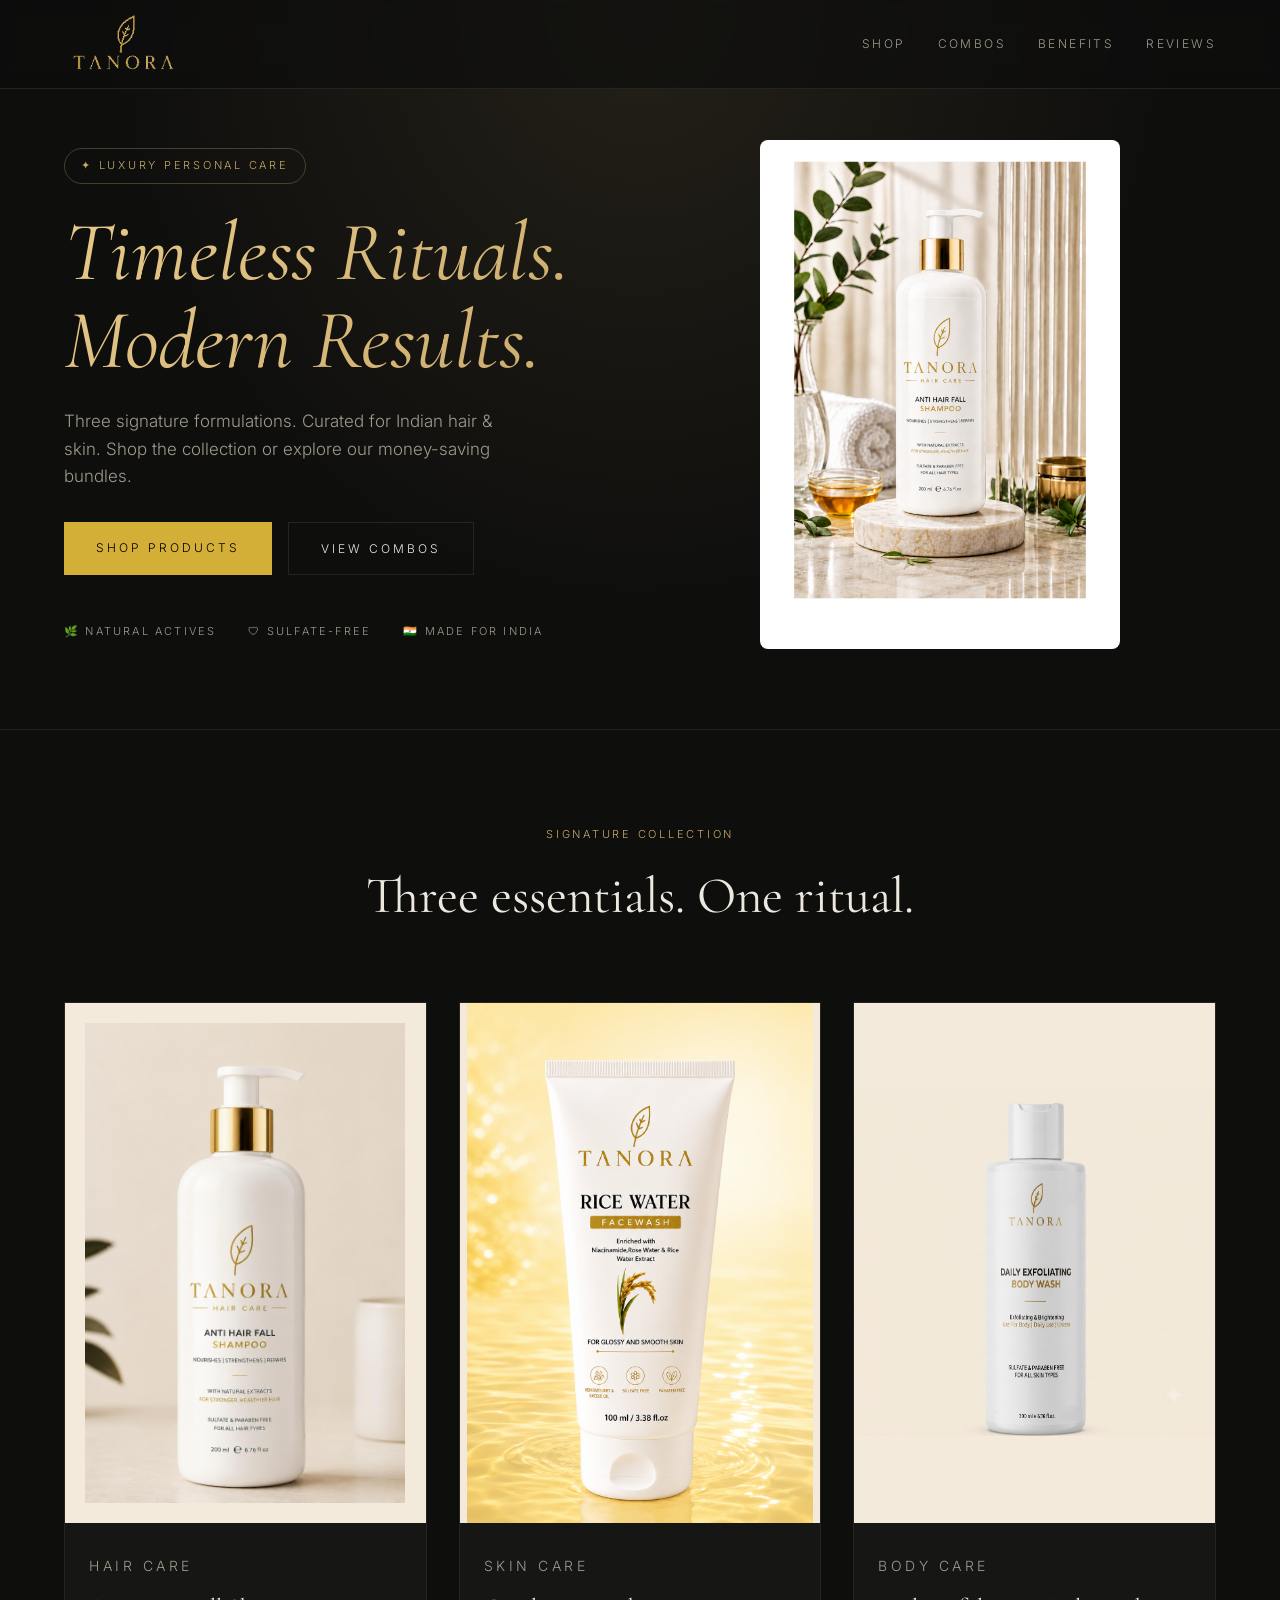
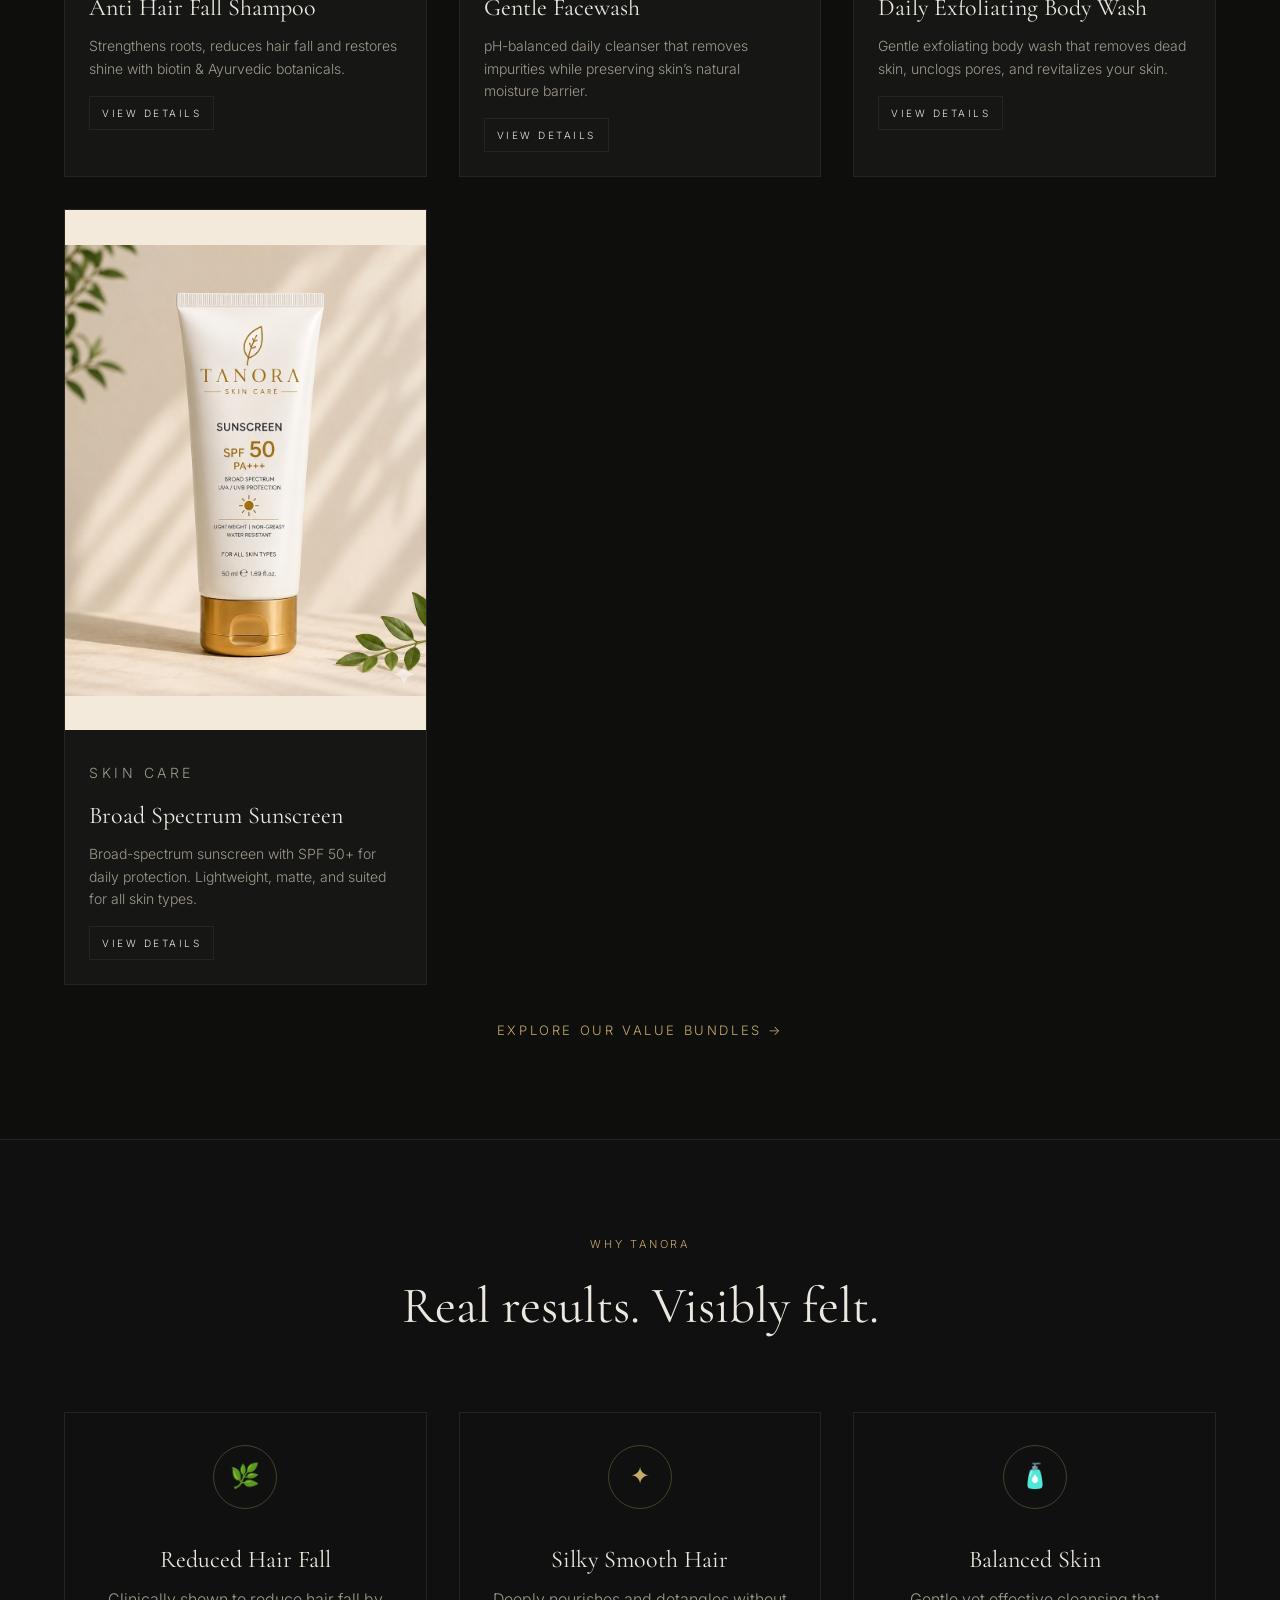
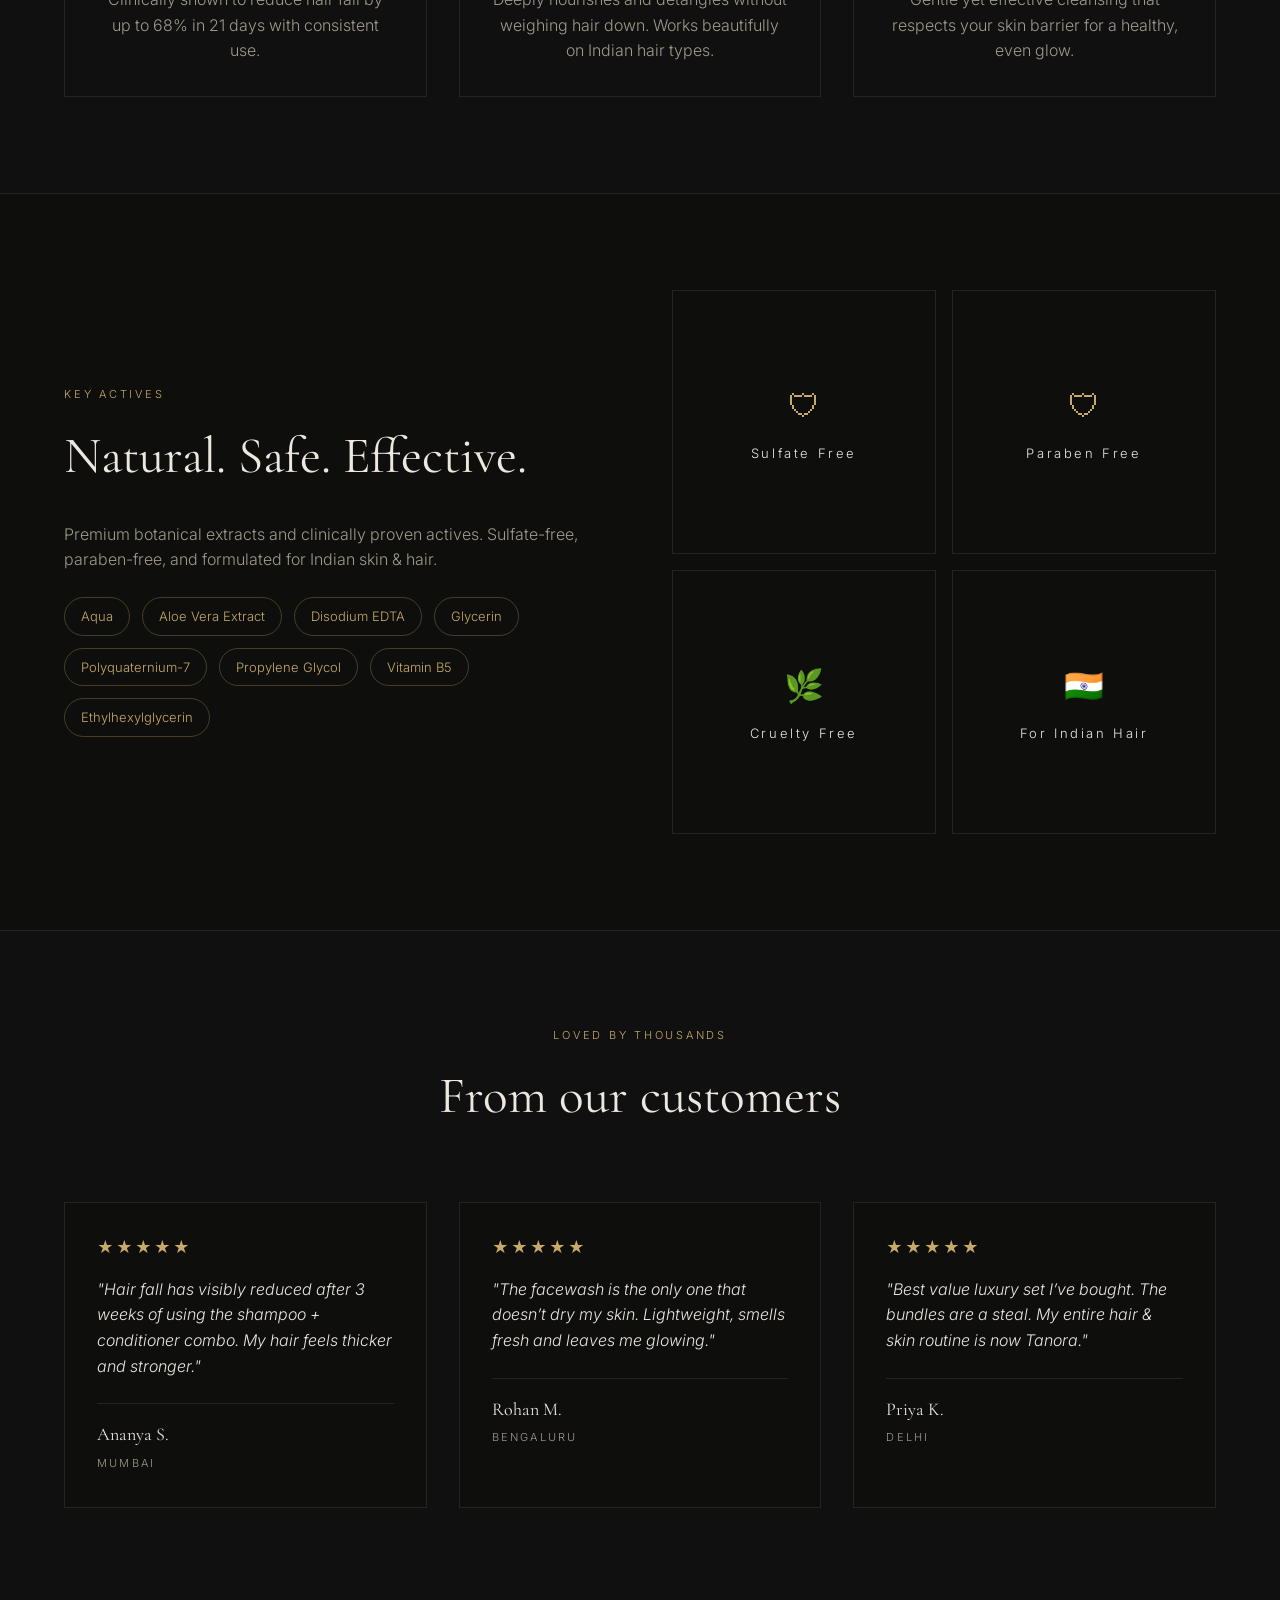
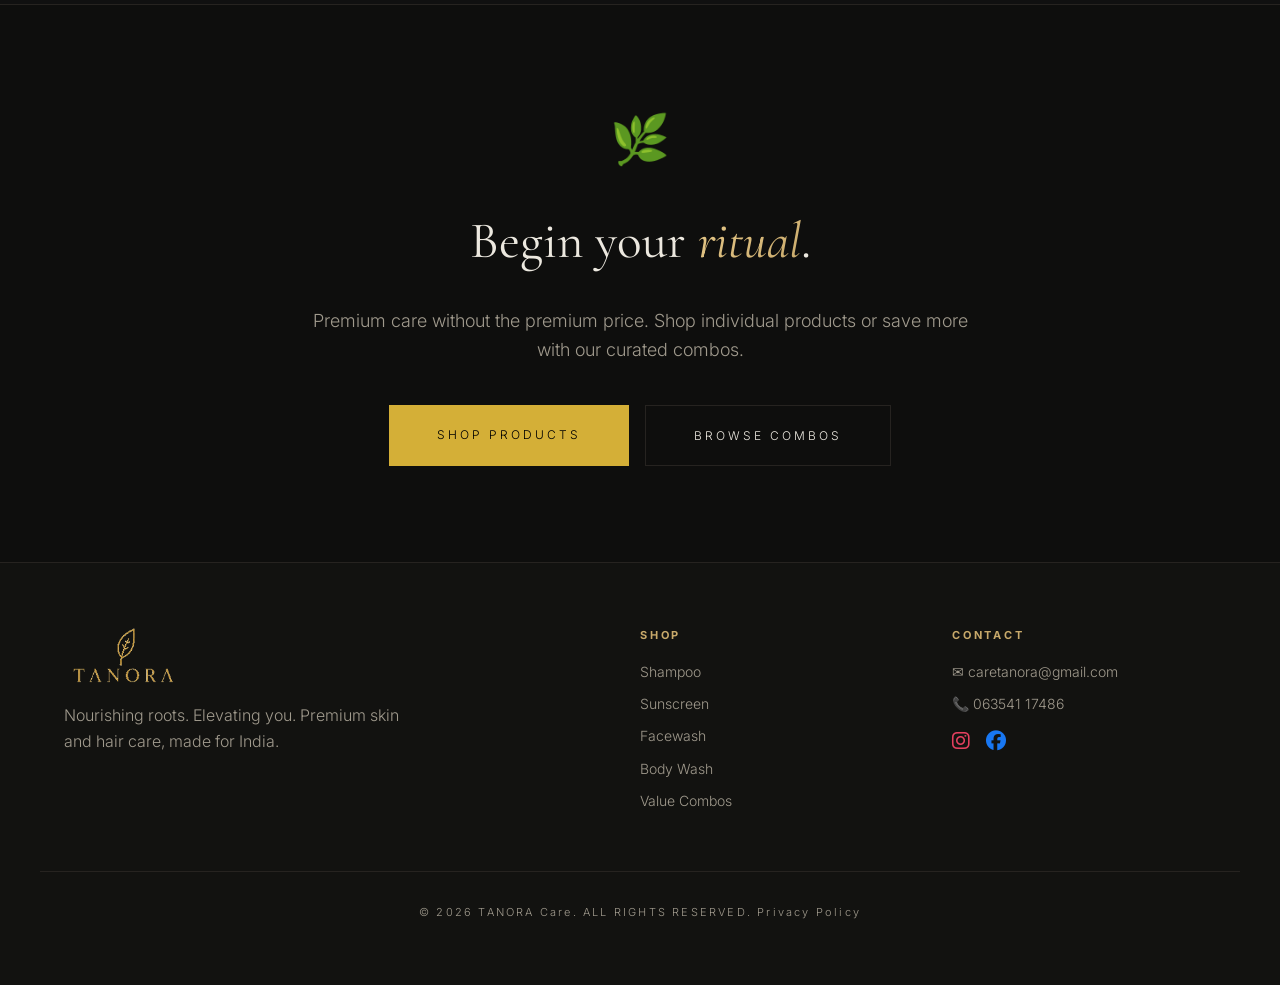
==== commit 85aecb91: "fixed added bodywash page" ====
--- a/index.html
+++ b/index.html
@@ -3,119 +3,34 @@
 <head>
 <meta charset="UTF-8" />
 <meta name="viewport" content="width=device-width, initial-scale=1.0" />
-
-<!-- Primary Meta -->
-<title>Tanora | Sulfate-Free Luxury Hair & Skin Care India</title>
-<meta name="description" content="Discover Tanora luxury personal care - sulfate-free shampoo, gentle facewash, nourishing conditioner & SPF 50+ sunscreen made for Indian hair & skin." />
-<meta name="keywords" content="Tanora, luxury hair care, sulfate-free shampoo, anti hair fall shampoo, gentle facewash, nourishing conditioner, sunscreen SPF 50, skin care India" />
-<meta name="author" content="Tanora Care" />
-<meta name="robots" content="index, follow, max-image-preview:large, max-snippet:-1, max-video-preview:-1" />
-<meta name="language" content="English" />
-<meta name="theme-color" content="#0e0e0d" />
-<link rel="canonical" href="https://www.tanora.co.in/" />
-
-<!-- Open Graph / Facebook / LinkedIn / WhatsApp -->
-<meta property="og:type" content="website" />
-<meta property="og:site_name" content="Tanora Care" />
-<meta property="og:title" content="Tanora | Sulfate-Free Luxury Hair & Skin Care India" />
-<meta property="og:description" content="Sulfate-free shampoo, gentle facewash, nourishing conditioner & SPF 50+ sunscreen - premium personal care made for Indian hair & skin." />
-<meta property="og:url" content="https://www.tanora.co.in/" />
-<meta property="og:image" content="https://www.tanora.co.in/images/product.jpg" />
-<meta property="og:image:alt" content="Tanora luxury personal care collection" />
-<meta property="og:locale" content="en_IN" />
-
-<!-- Twitter Card -->
-<meta name="twitter:card" content="summary_large_image" />
-<meta name="twitter:title" content="Tanora | Sulfate-Free Luxury Hair & Skin Care India" />
-<meta name="twitter:description" content="Sulfate-free shampoo, gentle facewash, nourishing conditioner & SPF 50+ sunscreen - made for Indian hair & skin." />
-<meta name="twitter:image" content="https://www.tanora.co.in/images/product.jpg" />
-
-<!-- Icons -->
-<link rel="icon" type="image/x-icon" href="images/favicon.ico" />
-<link rel="apple-touch-icon" href="images/tanora-logo.png" />
-
-<!-- Resource hints & fonts (non-blocking) -->
-<link rel="preconnect" href="https://fonts.googleapis.com" />
-<link rel="preconnect" href="https://fonts.gstatic.com" crossorigin />
-<link rel="preload" as="image" href="images/product.jpg" fetchpriority="high" />
-<link rel="preload" as="style" href="https://fonts.googleapis.com/css2?family=Cormorant+Garamond:ital,wght@0,400;1,400;1,600&family=Inter:wght@300;400;500&display=swap" onload="this.onload=null;this.rel='stylesheet'" />
-<noscript><link rel="stylesheet" href="https://fonts.googleapis.com/css2?family=Cormorant+Garamond:ital,wght@0,400;1,400;1,600&family=Inter:wght@300;400;500&display=swap" /></noscript>
-<link rel="stylesheet" href="css/style.css" />
-
-<!-- Structured Data -->
-<script type="application/ld+json">
-{
-  "@context": "https://schema.org",
-  "@graph": [
-    {
-      "@type": "Organization",
-      "@id": "https://www.tanora.co.in/#organization",
-      "name": "Tanora Care",
-      "alternateName": "Tanora",
-      "url": "https://www.tanora.co.in/",
-      "logo": {
-        "@type": "ImageObject",
-        "url": "https://www.tanora.co.in/images/tanora-logo.png",
-        "width": 347,
-        "height": 176
-      },
-      "description": "Tanora is a luxury personal care brand offering sulfate-free shampoo, gentle facewash, nourishing conditioner and broad spectrum sunscreen made for Indian hair and skin.",
-      "email": "caretanora@gmail.com",
-      "telephone": "+91-6354117486",
-      "areaServed": "IN",
-      "contactPoint": {
-        "@type": "ContactPoint",
-        "telephone": "+91-6354117486",
-        "email": "caretanora@gmail.com",
-        "contactType": "customer service",
-        "areaServed": "IN",
-        "availableLanguage": ["English", "Hindi"]
-      },
-      "sameAs": [
-        "https://www.instagram.com/caretanora",
-        "https://www.facebook.com/profile.php?id=61589287961963"
-      ]
-    },
-    {
-      "@type": "WebSite",
-      "@id": "https://www.tanora.co.in/#website",
-      "url": "https://www.tanora.co.in/",
-      "name": "Tanora Care",
-      "publisher": { "@id": "https://www.tanora.co.in/#organization" },
-      "inLanguage": "en-IN"
-    },
-    {
-      "@type": "WebPage",
-      "@id": "https://www.tanora.co.in/#webpage",
-      "url": "https://www.tanora.co.in/",
-      "name": "Tanora | Sulfate-Free Luxury Hair & Skin Care India",
-      "isPartOf": { "@id": "https://www.tanora.co.in/#website" },
-      "about": { "@id": "https://www.tanora.co.in/#organization" },
-      "description": "Discover Tanora luxury personal care - sulfate-free shampoo, gentle facewash, nourishing conditioner and SPF 50+ sunscreen made for Indian hair and skin.",
-      "inLanguage": "en-IN"
-    }
-  ]
-}
-</script>
-
-<!-- Google tag (gtag.js) -->
+<title>Tanora • Luxury Hair & Skin Care</title>
+  <meta name="description" content="Premium luxury personal care by Tanora. Sulfate-free Shampoo, Conditioner & Facewash. Shop our signature collections and bundles." />
+
+  <!-- Google tag (gtag.js) -->
 <script async src="https://www.googletagmanager.com/gtag/js?id=G-CE996MBF3L"></script>
 <script>
   window.dataLayer = window.dataLayer || [];
   function gtag(){dataLayer.push(arguments);}
   gtag('js', new Date());
+
   gtag('config', 'G-CE996MBF3L');
 </script>
+
+<link rel="preconnect" href="https://fonts.googleapis.com" />
+<!-- <link rel="icon" type="image/png" href="images/favicon.png"> -->
+<!-- <link rel="icon" type="image/svg+xml" href="images/favicon.svg"> -->
+<link rel="preconnect" href="https://fonts.gstatic.com" crossorigin />
+<link href="https://fonts.googleapis.com/css2?family=Cormorant+Garamond:ital,wght@0,400;1,400;1,600&family=Inter:wght@300;400;500&display=swap" rel="stylesheet" />
+<link rel="stylesheet" href="https://cdnjs.cloudflare.com/ajax/libs/font-awesome/6.4.0/css/all.min.css" />
+<link rel="stylesheet" href="css/style.css" />
 </head>
 <body>
-
-<a href="#products" class="skip-link">Skip to products</a>
 
 <!-- NAV -->
 <header class="nav">
   <div class="container nav-inner">
-    <a href="index.html" class="logo" aria-label="Tanora Care home"><img src="images/tanora-logo.png" alt="Tanora Care logo" /></a>
-    <nav class="nav-links" aria-label="Primary navigation">
+    <a href="#" class="logo"><img src="images/tanora-logo.png" alt="Tanora" /></a>
+    <nav class="nav-links">
       <a href="#products">SHOP</a>
       <a href="combos.html">COMBOS</a>
       <a href="#benefits">BENEFITS</a>
@@ -124,42 +39,40 @@
   </div>
 </header>
 
-<main id="main">
-
 <!-- HERO -->
-<section class="hero" aria-labelledby="hero-title">
+<section class="hero">
   <div class="container hero-grid">
     <div class="hero-text">
       <span class="chip">✦ LUXURY PERSONAL CARE</span>
-      <h1 id="hero-title" class="display"><em>Timeless Rituals.<br>Modern Results.</em></h1>
-      <p class="lead">Three signature formulations. Curated for Indian hair &amp; skin. Shop the collection or explore our money-saving bundles.</p>
+      <h1 class="display"><em>Timeless Rituals.<br>Modern Results.</em></h1>
+      <p class="lead">Three signature formulations. Curated for Indian hair & skin. Shop the collection or explore our money-saving bundles.</p>
       <div class="btn-row">
         <a href="#products" class="btn btn-gold">SHOP PRODUCTS</a>
         <a href="combos.html" class="btn btn-outline">VIEW COMBOS</a>
       </div>
-      <div class="hero-tags">
+      <div class="hero-tags"> 
         <span>🌿 NATURAL ACTIVES</span>
         <span>🛡 SULFATE-FREE</span>
         <span>🇮🇳 MADE FOR INDIA</span>
       </div>
     </div>
     <div class="hero-image">
-      <img src="images/product.jpg" alt="Tanora luxury personal care products collection" width="360" height="509" fetchpriority="high" decoding="async" />
+      <img src="images/product.jpg" alt="Tanora luxury personal care products" />
     </div>
   </div>
 </section>
 
 <!-- PRODUCTS -->
-<section id="products" class="section" aria-labelledby="products-title">
+<section id="products" class="section">
   <div class="container">
     <div class="section-head">
       <p class="kicker">SIGNATURE COLLECTION</p>
-      <h2 id="products-title">Three essentials. One ritual.</h2>
+      <h2>Three essentials. One ritual.</h2>
     </div>
     <div class="grid-3">
       <!-- Shampoo -->
       <article class="card">
-        <a href="shampoo.html" class="card-img" aria-label="View Anti Hair Fall Shampoo details"><img src="images/shampoo.jpeg" alt="Tanora Anti Hair Fall Shampoo bottle" width="1440" height="2160" loading="lazy" decoding="async" /></a>
+        <a href="shampoo.html" class="card-img"><img src="images/shampoo.jpeg" alt="Anti Hair Fall Shampoo" /></a>
         <div class="card-body">
           <p class="kicker">HAIR CARE</p>
           <h3><a href="shampoo.html">Anti Hair Fall Shampoo</a></h3>
@@ -167,12 +80,14 @@
           <div class="price" style="font-size:15px;margin:12px 0 16px;color:#c8a96a"></div>
           <div style="display:flex;gap:6px;flex-wrap:wrap">
             <a href="shampoo.html" class="btn btn-outline" style="padding:8px 12px;font-size:10px">VIEW DETAILS</a>
+            <!-- <a href="https://www.amazon.in/gp/product/B0H3LN7VK9?smid=A1L4WPYYYJSTU7" target="_blank" class="btn btn-amazon" style="padding:8px 14px;font-size:10px">AMAZON</a>
+            <a href="https://www.flipkart.com/tanora-anti-hair-fall-shampoo-200ml/p/itm9047a92211209?pid=SMPHNQUTTURGFGDC" target="_blank" class="btn btn-flipkart" style="padding:8px 14px;font-size:10px">FLIPKART</a> -->
           </div>
         </div>
       </article>
       <!-- Facewash -->
       <article class="card">
-        <a href="facewash.html" class="card-img" aria-label="View Gentle Facewash details"><img src="images/facewash.png" alt="Tanora Gentle Facewash bottle" width="1024" height="1536" loading="lazy" decoding="async" /></a>
+        <a href="facewash.html" class="card-img"><img src="images/facewash.png" alt="Gentle Facewash" /></a>
         <div class="card-body">
           <p class="kicker">SKIN CARE</p>
           <h3><a href="facewash.html">Gentle Facewash</a></h3>
@@ -180,19 +95,36 @@
           <div class="price" style="font-size:15px;margin:12px 0 16px;color:#c8a96a"></div>
           <div style="display:flex;gap:6px;flex-wrap:wrap">
             <a href="facewash.html" class="btn btn-outline" style="padding:8px 12px;font-size:10px">VIEW DETAILS</a>
-          </div>
-        </div>
-      </article>
-      <!-- Sunscreen -->
-      <article class="card">
-        <a href="sunscreen.html" class="card-img" aria-label="View Broad Spectrum Sunscreen details"><img src="images/sunscreen.png" alt="Tanora Broad Spectrum SPF 50+ Sunscreen bottle" width="922" height="1152" loading="lazy" decoding="async" /></a>
+            <!-- <a href="https://www.amazon.in/gp/product/B0H3LN7VK9?smid=A1L4WPYYYJSTU7" target="_blank" class="btn btn-amazon" style="padding:8px 14px;font-size:10px">AMAZON</a>
+            <a href="https://www.flipkart.com/tanora-anti-hair-fall-shampoo-200ml/p/itm9047a92211209?pid=SMPHNQUTTURGFGDC" target="_blank" class="btn btn-flipkart" style="padding:8px 14px;font-size:10px">FLIPKART</a> -->
+          </div>
+        </div>
+      </article>
+      <!-- Body Wash -->
+      <article class="card">
+        <a href="bodywash.html" class="card-img"><img src="images/bodywash.png" alt="Daily Exfoliating Body Wash" /></a>
+        <div class="card-body">
+          <p class="kicker">BODY CARE</p>
+          <h3><a href="bodywash.html">Daily Exfoliating Body Wash</a></h3>
+          <p>Gentle exfoliating body wash that removes dead skin, unclogs pores, and revitalizes your skin.</p>
+          <div class="price" style="font-size:15px;margin:12px 0 16px;color:#c8a96a"></div>
+          <div style="display:flex;gap:6px;flex-wrap:wrap">
+            <a href="bodywash.html" class="btn btn-outline" style="padding:8px 12px;font-size:10px">VIEW DETAILS</a>
+          </div>
+        </div>
+      </article>
+      <!-- Conditioner -->
+      <article class="card">
+        <a href="sunscreen.html" class="card-img"><img src="images/sunscreen.png" alt="Tanora Sunscreen" /></a>
         <div class="card-body">
           <p class="kicker">SKIN CARE</p>
           <h3><a href="sunscreen.html">Broad Spectrum Sunscreen</a></h3>
           <p>Broad-spectrum sunscreen with SPF 50+ for daily protection. Lightweight, matte, and suited for all skin types.</p>
           <div class="price" style="font-size:15px;margin:12px 0 16px;color:#c8a96a"></div>
           <div style="display:flex;gap:6px;flex-wrap:wrap">
-            <a href="sunscreen.html" class="btn btn-outline" style="padding:8px 12px;font-size:10px">VIEW DETAILS</a>
+            <a href="conditioner.html" class="btn btn-outline" style="padding:8px 12px;font-size:10px">VIEW DETAILS</a>
+            <!-- <a href="https://www.flipkart.com/tanora-anti-hair-fall-shampoo-200ml/p/itm9047a92211209?pid=SMPHNQUTTURGFGDC" target="_blank" class="btn btn-amazon" style="padding:8px 14px;font-size:10px">AMAZON</a>
+            <a href="https://www.flipkart.com/tanora-anti-hair-fall-shampoo-200ml/p/itm9047a92211209?pid=SMPHNQUTTURGFGDC" target="_blank" class="btn btn-flipkart" style="padding:8px 14px;font-size:10px">FLIPKART</a> -->
           </div>
         </div>
       </article>
@@ -202,35 +134,35 @@
 </section>
 
 <!-- BENEFITS -->
-<section id="benefits" class="section alt" aria-labelledby="benefits-title">
+<section id="benefits" class="section alt">
   <div class="container">
     <div class="section-head">
       <p class="kicker">WHY TANORA</p>
-      <h2 id="benefits-title">Real results. Visibly felt.</h2>
+      <h2>Real results. Visibly felt.</h2>
     </div>
     <div class="grid-3">
-      <div class="benefit"><div class="circle" aria-hidden="true">🌿</div><h3>Reduced Hair Fall</h3><p>Clinically shown to reduce hair fall by up to 68% in 21 days with consistent use.</p></div>
-      <div class="benefit"><div class="circle" aria-hidden="true">✦</div><h3>Silky Smooth Hair</h3><p>Deeply nourishes and detangles without weighing hair down. Works beautifully on Indian hair types.</p></div>
-      <div class="benefit"><div class="circle" aria-hidden="true">🧴</div><h3>Balanced Skin</h3><p>Gentle yet effective cleansing that respects your skin barrier for a healthy, even glow.</p></div>
+      <div class="benefit"><div class="circle">🌿</div><h3>Reduced Hair Fall</h3><p>Clinically shown to reduce hair fall by up to 68% in 21 days with consistent use.</p></div>
+      <div class="benefit"><div class="circle">✦</div><h3>Silky Smooth Hair</h3><p>Deeply nourishes and detangles without weighing hair down. Works beautifully on Indian hair types.</p></div>
+      <div class="benefit"><div class="circle">🧴</div><h3>Balanced Skin</h3><p>Gentle yet effective cleansing that respects your skin barrier for a healthy, even glow.</p></div>
     </div>
   </div>
 </section>
 
 <!-- INGREDIENTS -->
-<section id="ingredients" class="section" aria-labelledby="ingredients-title">
+<section id="ingredients" class="section">
   <div class="container grid-2">
     <div>
       <p class="kicker">KEY ACTIVES</p>
-      <h2 id="ingredients-title">Natural. Safe. Effective.</h2>
+      <h2>Natural. Safe. Effective.</h2>
       <p class="muted">Premium botanical extracts and clinically proven actives. Sulfate-free, paraben-free, and formulated for Indian skin &amp; hair.</p>
       <div class="tags">
         <span>Aqua</span>
-        <span>Aloe Vera Extract</span>
-        <span>Disodium EDTA</span>
-        <span>Glycerin</span>
-        <span>Polyquaternium-7</span>
-        <span>Propylene Glycol</span>
-        <span>Vitamin B5</span>
+         <span>Aloe Vera Extract</span>
+          <span>Disodium EDTA</span>
+           <span>Glycerin</span>
+            <span>Polyquaternium-7</span>
+             <span>Propylene Glycol</span>
+            <span>Vitamin B5</span>
         <span>Ethylhexylglycerin</span>
       </div>
     </div>
@@ -244,64 +176,62 @@
 </section>
 
 <!-- REVIEWS -->
-<section id="reviews" class="section alt" aria-labelledby="reviews-title">
+<section id="reviews" class="section alt">
   <div class="container">
     <div class="section-head">
       <p class="kicker">LOVED BY THOUSANDS</p>
-      <h2 id="reviews-title">From our customers</h2>
+      <h2>From our customers</h2>
     </div>
     <div class="grid-3">
-      <article class="review"><div class="stars" aria-label="Rated 5 out of 5">★★★★★</div><p>"Hair fall has visibly reduced after 3 weeks of using the shampoo + conditioner combo. My hair feels thicker and stronger."</p><div class="who"><strong>Ananya S.</strong><span>MUMBAI</span></div></article>
-      <article class="review"><div class="stars" aria-label="Rated 5 out of 5">★★★★★</div><p>"The facewash is the only one that doesn’t dry my skin. Lightweight, smells fresh and leaves me glowing."</p><div class="who"><strong>Rohan M.</strong><span>BENGALURU</span></div></article>
-      <article class="review"><div class="stars" aria-label="Rated 5 out of 5">★★★★★</div><p>"Best value luxury set I’ve bought. The bundles are a steal. My entire hair &amp; skin routine is now Tanora."</p><div class="who"><strong>Priya K.</strong><span>DELHI</span></div></article>
+      <div class="review"><div class="stars">★★★★★</div><p>"Hair fall has visibly reduced after 3 weeks of using the shampoo + conditioner combo. My hair feels thicker and stronger."</p><div class="who"><strong>Ananya S.</strong><span>MUMBAI</span></div></div>
+      <div class="review"><div class="stars">★★★★★</div><p>"The facewash is the only one that doesn’t dry my skin. Lightweight, smells fresh and leaves me glowing."</p><div class="who"><strong>Rohan M.</strong><span>BENGALURU</span></div></div>
+      <div class="review"><div class="stars">★★★★★</div><p>"Best value luxury set I’ve bought. The bundles are a steal. My entire hair &amp; skin routine is now Tanora."</p><div class="who"><strong>Priya K.</strong><span>DELHI</span></div></div>
     </div>
   </div>
 </section>
 
 <!-- CTA -->
-<section class="section cta" aria-labelledby="cta-title">
-  <div class="container center">
-    <div class="leaf" aria-hidden="true">🌿</div>
-    <h2 id="cta-title">Begin your <em>ritual</em>.</h2>
-    <p class="muted">Premium care without the premium price. Shop individual products or save more with our curated combos.</p>
-    <div class="btn-row" style="justify-content:center">
-      <a href="#products" class="btn btn-gold btn-lg">SHOP PRODUCTS</a>
-      <a href="combos.html" class="btn btn-outline btn-lg">BROWSE COMBOS</a>
-    </div>
-  </div>
-</section>
-
-</main>
+  <section class="section cta">
+    <div class="container center">
+      <div class="leaf">🌿</div>
+      <h2>Begin your <em>ritual</em>.</h2>
+      <p class="muted">Premium care without the premium price. Shop individual products or save more with our curated combos.</p>
+      <div class="btn-row" style="justify-content:center">
+        <a href="#products" class="btn btn-gold btn-lg">SHOP PRODUCTS</a>
+        <a href="combos.html" class="btn btn-outline btn-lg">BROWSE COMBOS</a>
+      </div>
+    </div>
+  </section>
 
 <!-- FOOTER -->
 <footer class="footer">
   <div class="container footer-grid">
     <div class="foot-brand">
-      <img src="images/tanora-logo.png" alt="Tanora Care logo" loading="lazy" />
+      <img src="images/tanora-logo.png" alt="Tanora" />
       <p>Nourishing roots. Elevating you. Premium skin and hair care, made for India.</p>
     </div>
-    <nav aria-label="Shop links">
+    <div>
       <h4>SHOP</h4>
       <ul>
-        <li><a href="shampoo.html">Anti Hair Fall Shampoo</a></li>
-        <li><a href="conditioner.html">Nourishing Conditioner</a></li>
-        <li><a href="facewash.html">Gentle Facewash</a></li>
-        <li><a href="sunscreen.html">Broad Spectrum Sunscreen</a></li>
+        <li><a href="shampoo.html">Shampoo</a></li>
+        <li><a href="sunscreen.html">Sunscreen</a></li>
+        <li><a href="facewash.html">Facewash</a></li>
+        <li><a href="bodywash.html">Body Wash</a></li>
         <li><a href="combos.html">Value Combos</a></li>
       </ul>
-    </nav>
+    </div>
     <div>
       <h4>CONTACT</h4>
       <ul>
         <li><a href="mailto:caretanora@gmail.com">✉ caretanora@gmail.com</a></li>
-        <li><a href="tel:+916354117486">📞 063541 17486</a></li>
+        <li>📞 063541 17486</li>
       </ul>
       <div class="social-links" style="margin-top: 15px;">
-        <a href="https://www.instagram.com/caretanora" target="_blank" rel="noopener" aria-label="Follow Tanora on Instagram" style="margin-right: 12px;">
-          <svg width="20" height="20" viewBox="0 0 24 24" fill="#E4405F" aria-hidden="true" focusable="false"><path d="M12 2.16c3.2 0 3.58.01 4.85.07 1.17.05 1.8.25 2.23.41.56.22.96.48 1.38.9.42.42.68.82.9 1.38.16.42.36 1.06.41 2.23.06 1.27.07 1.65.07 4.85s-.01 3.58-.07 4.85c-.05 1.17-.25 1.8-.41 2.23-.22.56-.48.96-.9 1.38-.42.42-.82.68-1.38.9-.42.16-1.06.36-2.23.41-1.27.06-1.65.07-4.85.07s-3.58-.01-4.85-.07c-1.17-.05-1.8-.25-2.23-.41-.56-.22-.96-.48-1.38-.9-.42-.42-.68-.82-.9-1.38-.16-.42-.36-1.06-.41-2.23C2.17 15.58 2.16 15.2 2.16 12s.01-3.58.07-4.85c.05-1.17.25-1.8.41-2.23.22-.56.48-.96.9-1.38.42-.42.82-.68 1.38-.9.42-.16 1.06-.36 2.23-.41C8.42 2.17 8.8 2.16 12 2.16zm0 1.62c-3.15 0-3.52.01-4.76.07-1.15.05-1.77.24-2.19.4-.55.22-.94.47-1.35.88-.41.41-.66.8-.88 1.35-.16.42-.35 1.04-.4 2.19-.06 1.24-.07 1.61-.07 4.76s.01 3.52.07 4.76c.05 1.15.24 1.77.4 2.19.22.55.47.94.88 1.35.41.41.8.66 1.35.88.42.16 1.04.35 2.19.4 1.24.06 1.61.07 4.76.07s3.52-.01 4.76-.07c1.15-.05 1.77-.24 2.19-.4.55-.22.94-.47 1.35-.88.41-.41.66-.8.88-1.35.16-.42.35-1.04.4-2.19.06-1.24.07-1.61.07-4.76s-.01-3.52-.07-4.76c-.05-1.15-.24-1.77-.4-2.19-.22-.55-.47-.94-.88-1.35-.41-.41-.8-.66-1.35-.88-.42-.16-1.04-.35-2.19-.4-1.24-.06-1.61-.07-4.76-.07zm0 2.76a5.3 5.3 0 100 10.6 5.3 5.3 0 000-10.6zm0 8.74a3.44 3.44 0 110-6.88 3.44 3.44 0 010 6.88zm6.75-8.93a1.24 1.24 0 11-2.48 0 1.24 1.24 0 012.48 0z"/></svg>
+        <a href="https://www.instagram.com/caretanora" target="_blank" title="Follow on Instagram" style="margin-right: 12px;">
+          <i class="fab fa-instagram" style="font-size: 20px; color: #E4405F;"></i>
         </a>
-        <a href="https://www.facebook.com/profile.php?id=61589287961963" target="_blank" rel="noopener" aria-label="Follow Tanora on Facebook">
-          <svg width="20" height="20" viewBox="0 0 24 24" fill="#1877F2" aria-hidden="true" focusable="false"><path d="M24 12.07C24 5.4 18.63 0 12 0S0 5.4 0 12.07C0 18.1 4.39 23.1 10.13 24v-8.44H7.08v-3.49h3.05V9.41c0-3.02 1.79-4.69 4.53-4.69 1.31 0 2.68.24 2.68.24v2.97h-1.51c-1.49 0-1.96.93-1.96 1.89v2.25h3.33l-.53 3.49h-2.8V24C19.61 23.1 24 18.1 24 12.07z"/></svg>
+        <a href="https://www.facebook.com/profile.php?id=61589287961963" target="_blank" title="Follow on Facebook">
+          <i class="fab fa-facebook" style="font-size: 20px; color: #1877F2;"></i>
         </a>
       </div>
     </div>
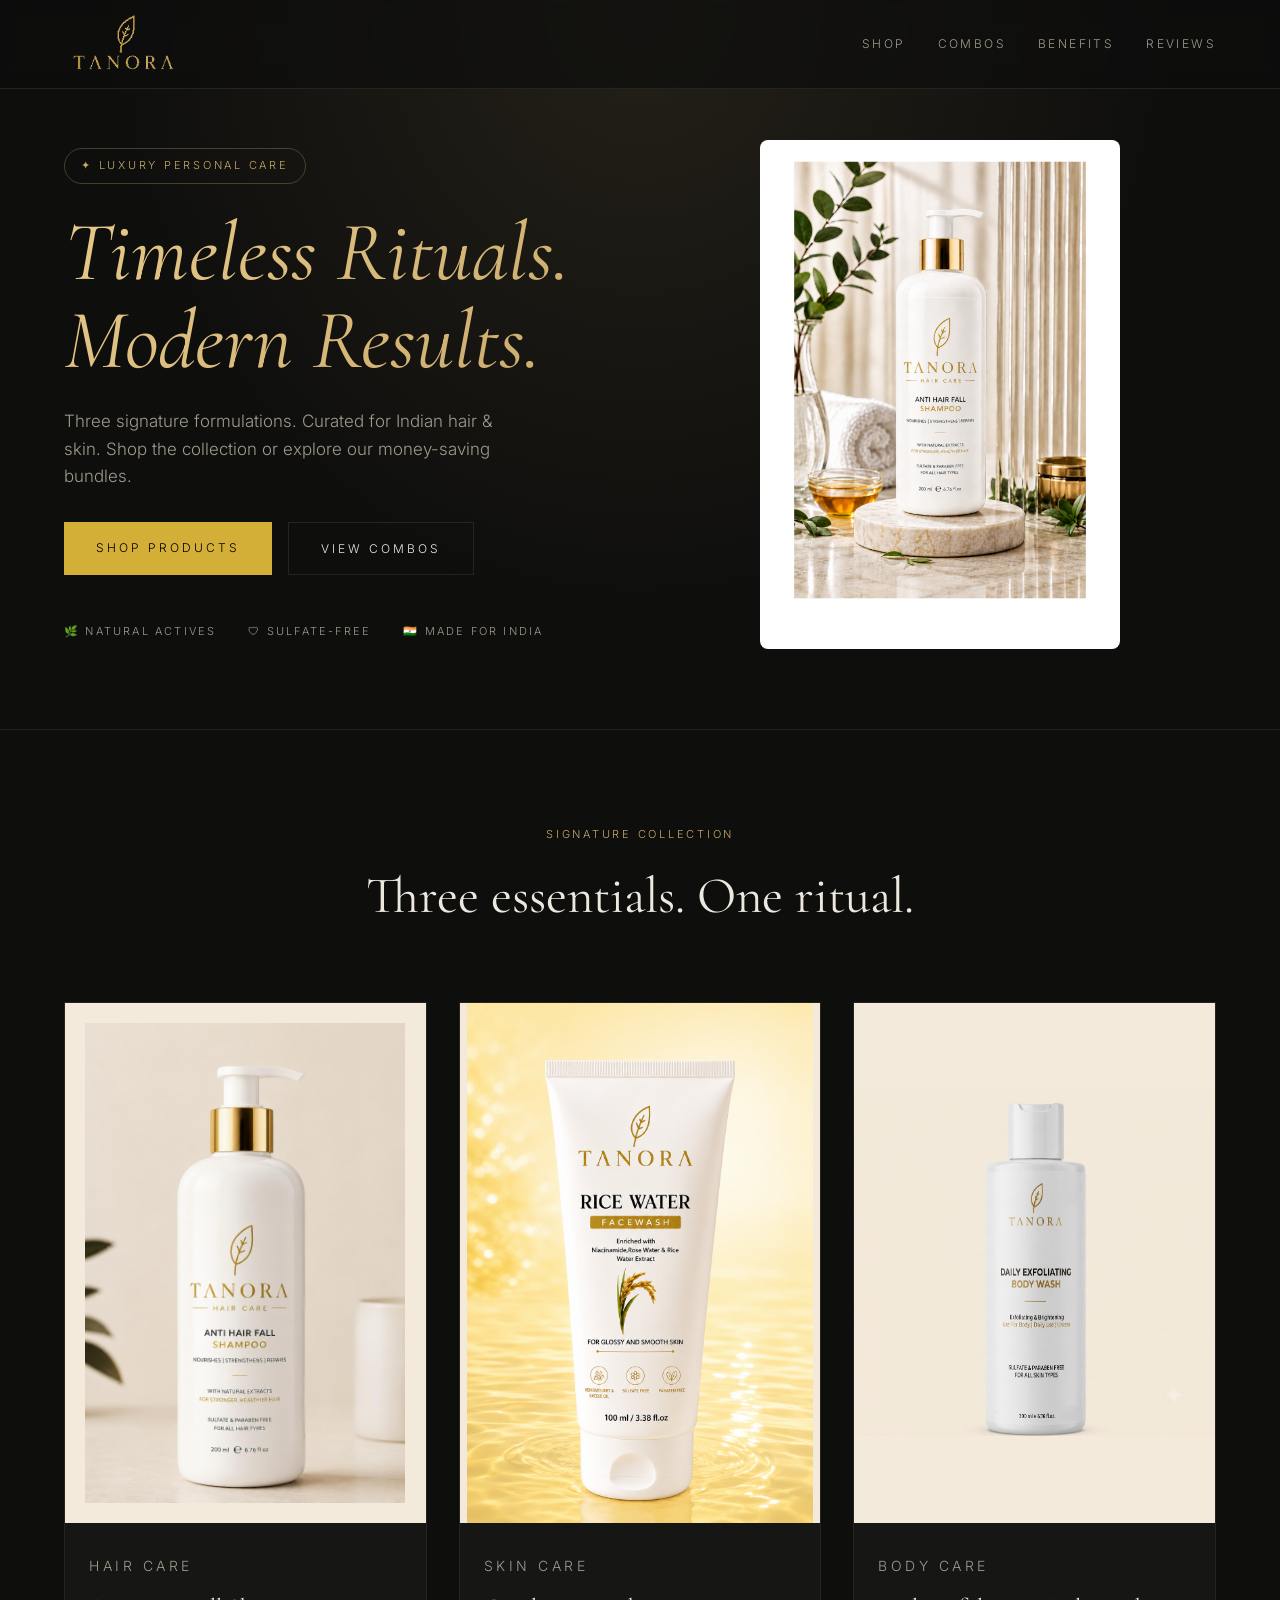
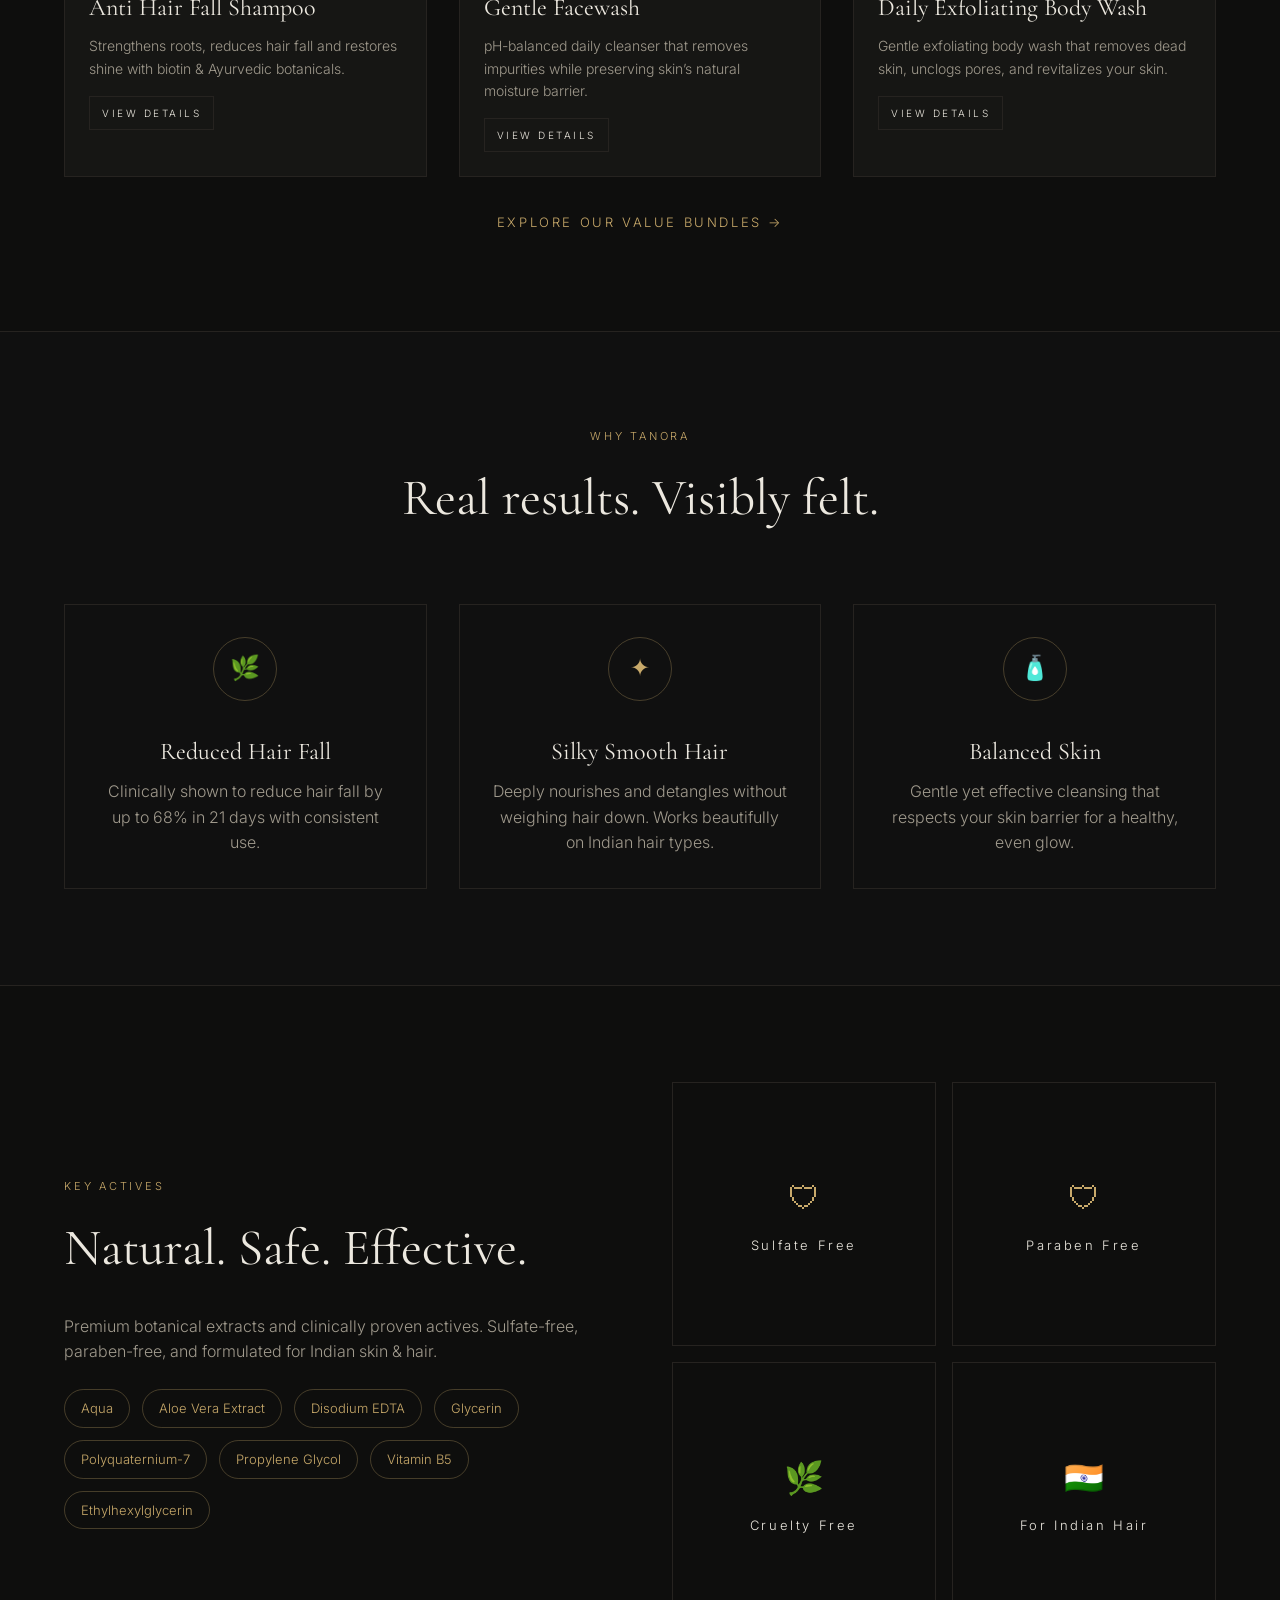
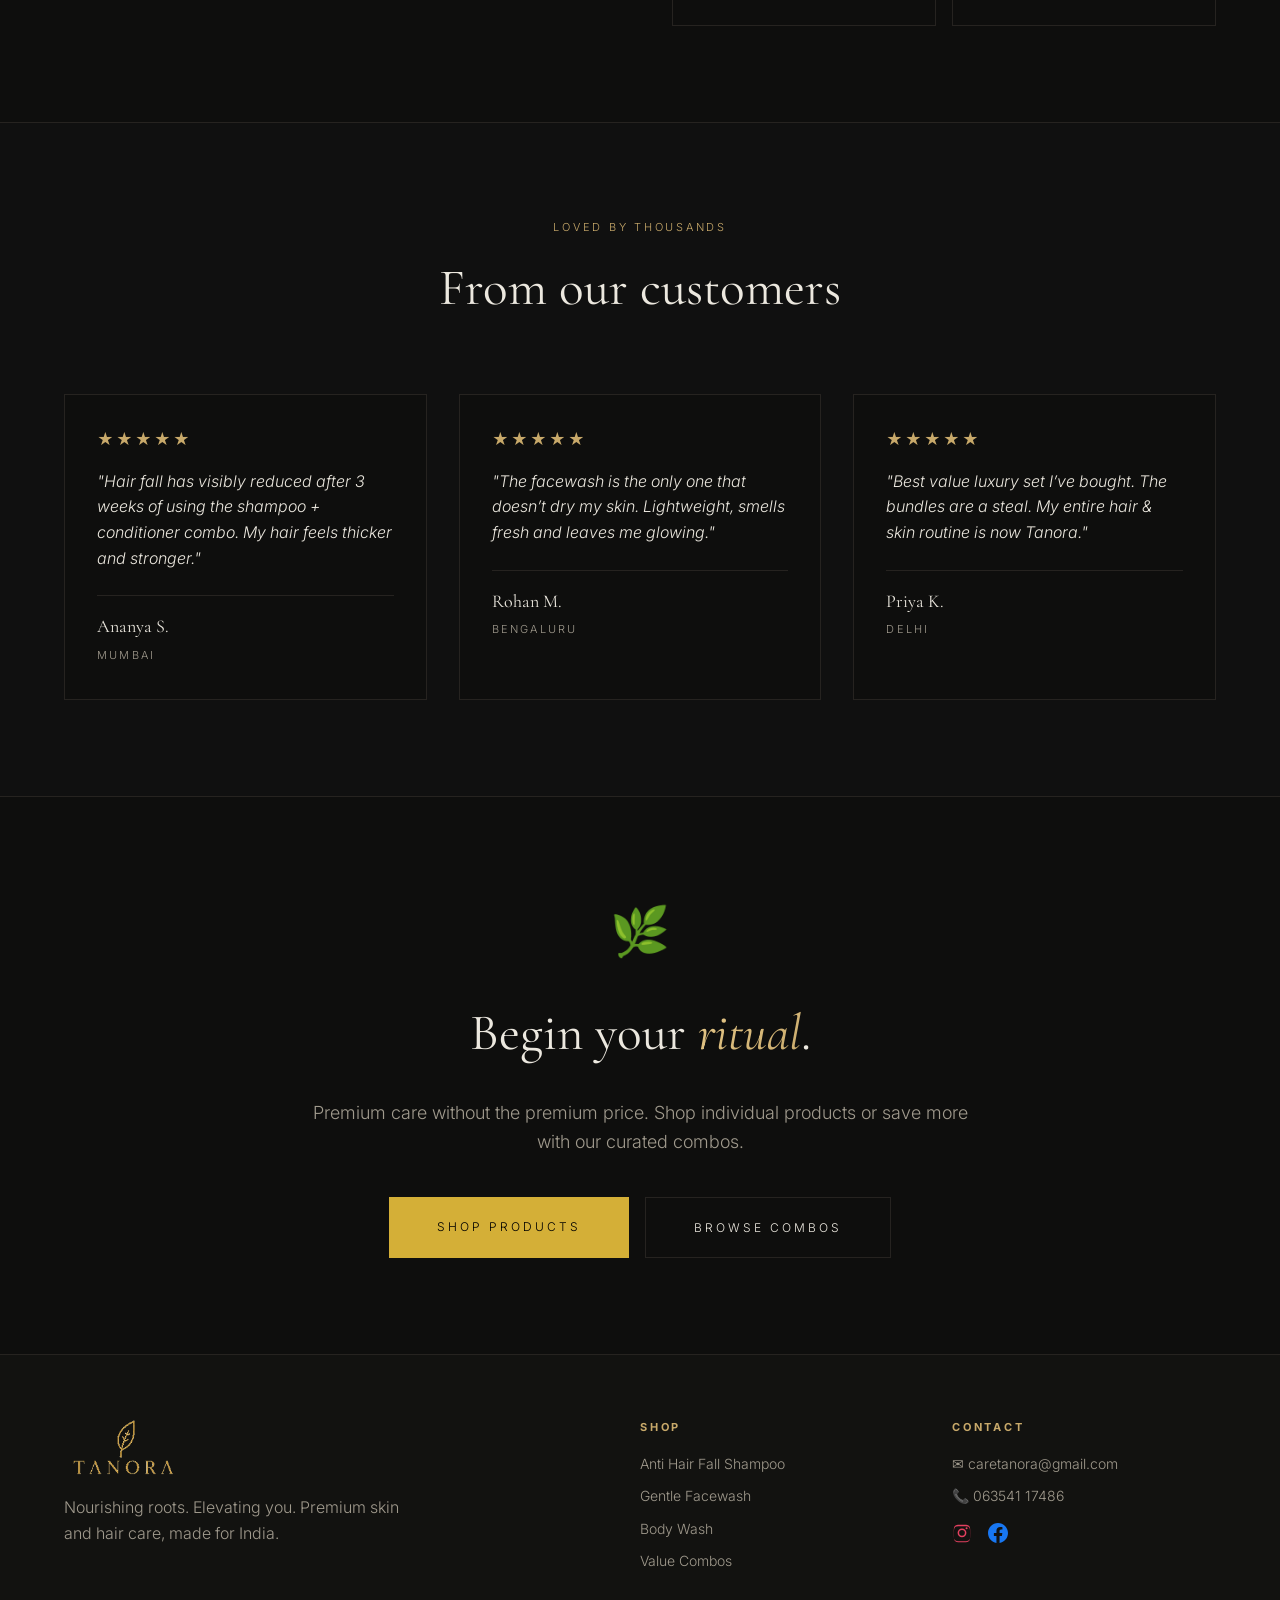
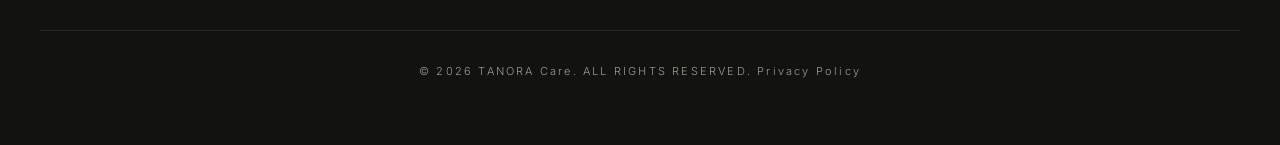
==== commit f45da870: "Merge branch 'master' of https://github.com/rajeshrafaliya/tanora_html" ====
--- a/index.html
+++ b/index.html
@@ -3,34 +3,119 @@
 <head>
 <meta charset="UTF-8" />
 <meta name="viewport" content="width=device-width, initial-scale=1.0" />
-<title>Tanora • Luxury Hair & Skin Care</title>
-  <meta name="description" content="Premium luxury personal care by Tanora. Sulfate-free Shampoo, Conditioner & Facewash. Shop our signature collections and bundles." />
-
-  <!-- Google tag (gtag.js) -->
+
+<!-- Primary Meta -->
+<title>Tanora | Sulfate-Free Luxury Hair & Skin Care India</title>
+<meta name="description" content="Discover Tanora luxury personal care - sulfate-free shampoo, gentle facewash, nourishing conditioner & SPF 50+ sunscreen made for Indian hair & skin." />
+<meta name="keywords" content="Tanora, luxury hair care, sulfate-free shampoo, anti hair fall shampoo, gentle facewash, nourishing conditioner, sunscreen SPF 50, skin care India" />
+<meta name="author" content="Tanora Care" />
+<meta name="robots" content="index, follow, max-image-preview:large, max-snippet:-1, max-video-preview:-1" />
+<meta name="language" content="English" />
+<meta name="theme-color" content="#0e0e0d" />
+<link rel="canonical" href="https://www.tanora.co.in/" />
+
+<!-- Open Graph / Facebook / LinkedIn / WhatsApp -->
+<meta property="og:type" content="website" />
+<meta property="og:site_name" content="Tanora Care" />
+<meta property="og:title" content="Tanora | Sulfate-Free Luxury Hair & Skin Care India" />
+<meta property="og:description" content="Sulfate-free shampoo, gentle facewash, nourishing conditioner & SPF 50+ sunscreen - premium personal care made for Indian hair & skin." />
+<meta property="og:url" content="https://www.tanora.co.in/" />
+<meta property="og:image" content="https://www.tanora.co.in/images/product.jpg" />
+<meta property="og:image:alt" content="Tanora luxury personal care collection" />
+<meta property="og:locale" content="en_IN" />
+
+<!-- Twitter Card -->
+<meta name="twitter:card" content="summary_large_image" />
+<meta name="twitter:title" content="Tanora | Sulfate-Free Luxury Hair & Skin Care India" />
+<meta name="twitter:description" content="Sulfate-free shampoo, gentle facewash, nourishing conditioner & SPF 50+ sunscreen - made for Indian hair & skin." />
+<meta name="twitter:image" content="https://www.tanora.co.in/images/product.jpg" />
+
+<!-- Icons -->
+<link rel="icon" type="image/x-icon" href="images/favicon.ico" />
+<link rel="apple-touch-icon" href="images/tanora-logo.png" />
+
+<!-- Resource hints & fonts (non-blocking) -->
+<link rel="preconnect" href="https://fonts.googleapis.com" />
+<link rel="preconnect" href="https://fonts.gstatic.com" crossorigin />
+<link rel="preload" as="image" href="images/product.jpg" fetchpriority="high" />
+<link rel="preload" as="style" href="https://fonts.googleapis.com/css2?family=Cormorant+Garamond:ital,wght@0,400;1,400;1,600&family=Inter:wght@300;400;500&display=swap" onload="this.onload=null;this.rel='stylesheet'" />
+<noscript><link rel="stylesheet" href="https://fonts.googleapis.com/css2?family=Cormorant+Garamond:ital,wght@0,400;1,400;1,600&family=Inter:wght@300;400;500&display=swap" /></noscript>
+<link rel="stylesheet" href="css/style.css" />
+
+<!-- Structured Data -->
+<script type="application/ld+json">
+{
+  "@context": "https://schema.org",
+  "@graph": [
+    {
+      "@type": "Organization",
+      "@id": "https://www.tanora.co.in/#organization",
+      "name": "Tanora Care",
+      "alternateName": "Tanora",
+      "url": "https://www.tanora.co.in/",
+      "logo": {
+        "@type": "ImageObject",
+        "url": "https://www.tanora.co.in/images/tanora-logo.png",
+        "width": 347,
+        "height": 176
+      },
+      "description": "Tanora is a luxury personal care brand offering sulfate-free shampoo, gentle facewash, nourishing conditioner and broad spectrum sunscreen made for Indian hair and skin.",
+      "email": "caretanora@gmail.com",
+      "telephone": "+91-6354117486",
+      "areaServed": "IN",
+      "contactPoint": {
+        "@type": "ContactPoint",
+        "telephone": "+91-6354117486",
+        "email": "caretanora@gmail.com",
+        "contactType": "customer service",
+        "areaServed": "IN",
+        "availableLanguage": ["English", "Hindi"]
+      },
+      "sameAs": [
+        "https://www.instagram.com/caretanora",
+        "https://www.facebook.com/profile.php?id=61589287961963"
+      ]
+    },
+    {
+      "@type": "WebSite",
+      "@id": "https://www.tanora.co.in/#website",
+      "url": "https://www.tanora.co.in/",
+      "name": "Tanora Care",
+      "publisher": { "@id": "https://www.tanora.co.in/#organization" },
+      "inLanguage": "en-IN"
+    },
+    {
+      "@type": "WebPage",
+      "@id": "https://www.tanora.co.in/#webpage",
+      "url": "https://www.tanora.co.in/",
+      "name": "Tanora | Sulfate-Free Luxury Hair & Skin Care India",
+      "isPartOf": { "@id": "https://www.tanora.co.in/#website" },
+      "about": { "@id": "https://www.tanora.co.in/#organization" },
+      "description": "Discover Tanora luxury personal care - sulfate-free shampoo, gentle facewash, nourishing conditioner and SPF 50+ sunscreen made for Indian hair and skin.",
+      "inLanguage": "en-IN"
+    }
+  ]
+}
+</script>
+
+<!-- Google tag (gtag.js) -->
 <script async src="https://www.googletagmanager.com/gtag/js?id=G-CE996MBF3L"></script>
 <script>
   window.dataLayer = window.dataLayer || [];
   function gtag(){dataLayer.push(arguments);}
   gtag('js', new Date());
-
   gtag('config', 'G-CE996MBF3L');
 </script>
-
-<link rel="preconnect" href="https://fonts.googleapis.com" />
-<!-- <link rel="icon" type="image/png" href="images/favicon.png"> -->
-<!-- <link rel="icon" type="image/svg+xml" href="images/favicon.svg"> -->
-<link rel="preconnect" href="https://fonts.gstatic.com" crossorigin />
-<link href="https://fonts.googleapis.com/css2?family=Cormorant+Garamond:ital,wght@0,400;1,400;1,600&family=Inter:wght@300;400;500&display=swap" rel="stylesheet" />
-<link rel="stylesheet" href="https://cdnjs.cloudflare.com/ajax/libs/font-awesome/6.4.0/css/all.min.css" />
-<link rel="stylesheet" href="css/style.css" />
 </head>
 <body>
+
+<a href="#products" class="skip-link">Skip to products</a>
 
 <!-- NAV -->
 <header class="nav">
   <div class="container nav-inner">
-    <a href="#" class="logo"><img src="images/tanora-logo.png" alt="Tanora" /></a>
-    <nav class="nav-links">
+    <a href="index.html" class="logo" aria-label="Tanora Care home"><img src="images/tanora-logo.png" alt="Tanora Care logo" /></a>
+    <nav class="nav-links" aria-label="Primary navigation">
       <a href="#products">SHOP</a>
       <a href="combos.html">COMBOS</a>
       <a href="#benefits">BENEFITS</a>
@@ -39,40 +124,42 @@
   </div>
 </header>
 
+<main id="main">
+
 <!-- HERO -->
-<section class="hero">
+<section class="hero" aria-labelledby="hero-title">
   <div class="container hero-grid">
     <div class="hero-text">
       <span class="chip">✦ LUXURY PERSONAL CARE</span>
-      <h1 class="display"><em>Timeless Rituals.<br>Modern Results.</em></h1>
-      <p class="lead">Three signature formulations. Curated for Indian hair & skin. Shop the collection or explore our money-saving bundles.</p>
+      <h1 id="hero-title" class="display"><em>Timeless Rituals.<br>Modern Results.</em></h1>
+      <p class="lead">Three signature formulations. Curated for Indian hair &amp; skin. Shop the collection or explore our money-saving bundles.</p>
       <div class="btn-row">
         <a href="#products" class="btn btn-gold">SHOP PRODUCTS</a>
         <a href="combos.html" class="btn btn-outline">VIEW COMBOS</a>
       </div>
-      <div class="hero-tags"> 
+      <div class="hero-tags">
         <span>🌿 NATURAL ACTIVES</span>
         <span>🛡 SULFATE-FREE</span>
         <span>🇮🇳 MADE FOR INDIA</span>
       </div>
     </div>
     <div class="hero-image">
-      <img src="images/product.jpg" alt="Tanora luxury personal care products" />
+      <img src="images/product.jpg" alt="Tanora luxury personal care products collection" width="360" height="509" fetchpriority="high" decoding="async" />
     </div>
   </div>
 </section>
 
 <!-- PRODUCTS -->
-<section id="products" class="section">
+<section id="products" class="section" aria-labelledby="products-title">
   <div class="container">
     <div class="section-head">
       <p class="kicker">SIGNATURE COLLECTION</p>
-      <h2>Three essentials. One ritual.</h2>
+      <h2 id="products-title">Three essentials. One ritual.</h2>
     </div>
     <div class="grid-3">
       <!-- Shampoo -->
       <article class="card">
-        <a href="shampoo.html" class="card-img"><img src="images/shampoo.jpeg" alt="Anti Hair Fall Shampoo" /></a>
+        <a href="shampoo.html" class="card-img" aria-label="View Anti Hair Fall Shampoo details"><img src="images/shampoo.jpeg" alt="Tanora Anti Hair Fall Shampoo bottle" width="1440" height="2160" loading="lazy" decoding="async" /></a>
         <div class="card-body">
           <p class="kicker">HAIR CARE</p>
           <h3><a href="shampoo.html">Anti Hair Fall Shampoo</a></h3>
@@ -80,14 +167,12 @@
           <div class="price" style="font-size:15px;margin:12px 0 16px;color:#c8a96a"></div>
           <div style="display:flex;gap:6px;flex-wrap:wrap">
             <a href="shampoo.html" class="btn btn-outline" style="padding:8px 12px;font-size:10px">VIEW DETAILS</a>
-            <!-- <a href="https://www.amazon.in/gp/product/B0H3LN7VK9?smid=A1L4WPYYYJSTU7" target="_blank" class="btn btn-amazon" style="padding:8px 14px;font-size:10px">AMAZON</a>
-            <a href="https://www.flipkart.com/tanora-anti-hair-fall-shampoo-200ml/p/itm9047a92211209?pid=SMPHNQUTTURGFGDC" target="_blank" class="btn btn-flipkart" style="padding:8px 14px;font-size:10px">FLIPKART</a> -->
           </div>
         </div>
       </article>
       <!-- Facewash -->
       <article class="card">
-        <a href="facewash.html" class="card-img"><img src="images/facewash.png" alt="Gentle Facewash" /></a>
+        <a href="facewash.html" class="card-img" aria-label="View Gentle Facewash details"><img src="images/facewash.png" alt="Tanora Gentle Facewash bottle" width="1024" height="1536" loading="lazy" decoding="async" /></a>
         <div class="card-body">
           <p class="kicker">SKIN CARE</p>
           <h3><a href="facewash.html">Gentle Facewash</a></h3>
@@ -95,8 +180,6 @@
           <div class="price" style="font-size:15px;margin:12px 0 16px;color:#c8a96a"></div>
           <div style="display:flex;gap:6px;flex-wrap:wrap">
             <a href="facewash.html" class="btn btn-outline" style="padding:8px 12px;font-size:10px">VIEW DETAILS</a>
-            <!-- <a href="https://www.amazon.in/gp/product/B0H3LN7VK9?smid=A1L4WPYYYJSTU7" target="_blank" class="btn btn-amazon" style="padding:8px 14px;font-size:10px">AMAZON</a>
-            <a href="https://www.flipkart.com/tanora-anti-hair-fall-shampoo-200ml/p/itm9047a92211209?pid=SMPHNQUTTURGFGDC" target="_blank" class="btn btn-flipkart" style="padding:8px 14px;font-size:10px">FLIPKART</a> -->
           </div>
         </div>
       </article>
@@ -113,56 +196,53 @@
           </div>
         </div>
       </article>
-      <!-- Conditioner -->
-      <article class="card">
-        <a href="sunscreen.html" class="card-img"><img src="images/sunscreen.png" alt="Tanora Sunscreen" /></a>
+<!--      <article class="card">
+        <a href="sunscreen.html" class="card-img" aria-label="View Broad Spectrum Sunscreen details"><img src="images/sunscreen.png" alt="Tanora Broad Spectrum SPF 50+ Sunscreen bottle" width="922" height="1152" loading="lazy" decoding="async" /></a>
         <div class="card-body">
           <p class="kicker">SKIN CARE</p>
           <h3><a href="sunscreen.html">Broad Spectrum Sunscreen</a></h3>
           <p>Broad-spectrum sunscreen with SPF 50+ for daily protection. Lightweight, matte, and suited for all skin types.</p>
           <div class="price" style="font-size:15px;margin:12px 0 16px;color:#c8a96a"></div>
           <div style="display:flex;gap:6px;flex-wrap:wrap">
-            <a href="conditioner.html" class="btn btn-outline" style="padding:8px 12px;font-size:10px">VIEW DETAILS</a>
-            <!-- <a href="https://www.flipkart.com/tanora-anti-hair-fall-shampoo-200ml/p/itm9047a92211209?pid=SMPHNQUTTURGFGDC" target="_blank" class="btn btn-amazon" style="padding:8px 14px;font-size:10px">AMAZON</a>
-            <a href="https://www.flipkart.com/tanora-anti-hair-fall-shampoo-200ml/p/itm9047a92211209?pid=SMPHNQUTTURGFGDC" target="_blank" class="btn btn-flipkart" style="padding:8px 14px;font-size:10px">FLIPKART</a> -->
+            <a href="sunscreen.html" class="btn btn-outline" style="padding:8px 12px;font-size:10px">VIEW DETAILS</a>
           </div>
         </div>
-      </article>
+      </article>-->
     </div>
     <p style="text-align:center;margin-top:32px"><a href="combos.html" style="color:var(--gold);font-size:13px;letter-spacing:.2em">EXPLORE OUR VALUE BUNDLES →</a></p>
   </div>
 </section>
 
 <!-- BENEFITS -->
-<section id="benefits" class="section alt">
+<section id="benefits" class="section alt" aria-labelledby="benefits-title">
   <div class="container">
     <div class="section-head">
       <p class="kicker">WHY TANORA</p>
-      <h2>Real results. Visibly felt.</h2>
+      <h2 id="benefits-title">Real results. Visibly felt.</h2>
     </div>
     <div class="grid-3">
-      <div class="benefit"><div class="circle">🌿</div><h3>Reduced Hair Fall</h3><p>Clinically shown to reduce hair fall by up to 68% in 21 days with consistent use.</p></div>
-      <div class="benefit"><div class="circle">✦</div><h3>Silky Smooth Hair</h3><p>Deeply nourishes and detangles without weighing hair down. Works beautifully on Indian hair types.</p></div>
-      <div class="benefit"><div class="circle">🧴</div><h3>Balanced Skin</h3><p>Gentle yet effective cleansing that respects your skin barrier for a healthy, even glow.</p></div>
+      <div class="benefit"><div class="circle" aria-hidden="true">🌿</div><h3>Reduced Hair Fall</h3><p>Clinically shown to reduce hair fall by up to 68% in 21 days with consistent use.</p></div>
+      <div class="benefit"><div class="circle" aria-hidden="true">✦</div><h3>Silky Smooth Hair</h3><p>Deeply nourishes and detangles without weighing hair down. Works beautifully on Indian hair types.</p></div>
+      <div class="benefit"><div class="circle" aria-hidden="true">🧴</div><h3>Balanced Skin</h3><p>Gentle yet effective cleansing that respects your skin barrier for a healthy, even glow.</p></div>
     </div>
   </div>
 </section>
 
 <!-- INGREDIENTS -->
-<section id="ingredients" class="section">
+<section id="ingredients" class="section" aria-labelledby="ingredients-title">
   <div class="container grid-2">
     <div>
       <p class="kicker">KEY ACTIVES</p>
-      <h2>Natural. Safe. Effective.</h2>
+      <h2 id="ingredients-title">Natural. Safe. Effective.</h2>
       <p class="muted">Premium botanical extracts and clinically proven actives. Sulfate-free, paraben-free, and formulated for Indian skin &amp; hair.</p>
       <div class="tags">
         <span>Aqua</span>
-         <span>Aloe Vera Extract</span>
-          <span>Disodium EDTA</span>
-           <span>Glycerin</span>
-            <span>Polyquaternium-7</span>
-             <span>Propylene Glycol</span>
-            <span>Vitamin B5</span>
+        <span>Aloe Vera Extract</span>
+        <span>Disodium EDTA</span>
+        <span>Glycerin</span>
+        <span>Polyquaternium-7</span>
+        <span>Propylene Glycol</span>
+        <span>Vitamin B5</span>
         <span>Ethylhexylglycerin</span>
       </div>
     </div>
@@ -176,62 +256,65 @@
 </section>
 
 <!-- REVIEWS -->
-<section id="reviews" class="section alt">
+<section id="reviews" class="section alt" aria-labelledby="reviews-title">
   <div class="container">
     <div class="section-head">
       <p class="kicker">LOVED BY THOUSANDS</p>
-      <h2>From our customers</h2>
+      <h2 id="reviews-title">From our customers</h2>
     </div>
     <div class="grid-3">
-      <div class="review"><div class="stars">★★★★★</div><p>"Hair fall has visibly reduced after 3 weeks of using the shampoo + conditioner combo. My hair feels thicker and stronger."</p><div class="who"><strong>Ananya S.</strong><span>MUMBAI</span></div></div>
-      <div class="review"><div class="stars">★★★★★</div><p>"The facewash is the only one that doesn’t dry my skin. Lightweight, smells fresh and leaves me glowing."</p><div class="who"><strong>Rohan M.</strong><span>BENGALURU</span></div></div>
-      <div class="review"><div class="stars">★★★★★</div><p>"Best value luxury set I’ve bought. The bundles are a steal. My entire hair &amp; skin routine is now Tanora."</p><div class="who"><strong>Priya K.</strong><span>DELHI</span></div></div>
+      <article class="review"><div class="stars" aria-label="Rated 5 out of 5">★★★★★</div><p>"Hair fall has visibly reduced after 3 weeks of using the shampoo + conditioner combo. My hair feels thicker and stronger."</p><div class="who"><strong>Ananya S.</strong><span>MUMBAI</span></div></article>
+      <article class="review"><div class="stars" aria-label="Rated 5 out of 5">★★★★★</div><p>"The facewash is the only one that doesn’t dry my skin. Lightweight, smells fresh and leaves me glowing."</p><div class="who"><strong>Rohan M.</strong><span>BENGALURU</span></div></article>
+      <article class="review"><div class="stars" aria-label="Rated 5 out of 5">★★★★★</div><p>"Best value luxury set I’ve bought. The bundles are a steal. My entire hair &amp; skin routine is now Tanora."</p><div class="who"><strong>Priya K.</strong><span>DELHI</span></div></article>
     </div>
   </div>
 </section>
 
 <!-- CTA -->
-  <section class="section cta">
-    <div class="container center">
-      <div class="leaf">🌿</div>
-      <h2>Begin your <em>ritual</em>.</h2>
-      <p class="muted">Premium care without the premium price. Shop individual products or save more with our curated combos.</p>
-      <div class="btn-row" style="justify-content:center">
-        <a href="#products" class="btn btn-gold btn-lg">SHOP PRODUCTS</a>
-        <a href="combos.html" class="btn btn-outline btn-lg">BROWSE COMBOS</a>
-      </div>
-    </div>
-  </section>
+<section class="section cta" aria-labelledby="cta-title">
+  <div class="container center">
+    <div class="leaf" aria-hidden="true">🌿</div>
+    <h2 id="cta-title">Begin your <em>ritual</em>.</h2>
+    <p class="muted">Premium care without the premium price. Shop individual products or save more with our curated combos.</p>
+    <div class="btn-row" style="justify-content:center">
+      <a href="#products" class="btn btn-gold btn-lg">SHOP PRODUCTS</a>
+      <a href="combos.html" class="btn btn-outline btn-lg">BROWSE COMBOS</a>
+    </div>
+  </div>
+</section>
+
+</main>
 
 <!-- FOOTER -->
 <footer class="footer">
   <div class="container footer-grid">
     <div class="foot-brand">
-      <img src="images/tanora-logo.png" alt="Tanora" />
+      <img src="images/tanora-logo.png" alt="Tanora Care logo" loading="lazy" />
       <p>Nourishing roots. Elevating you. Premium skin and hair care, made for India.</p>
     </div>
-    <div>
+    <nav aria-label="Shop links">
       <h4>SHOP</h4>
       <ul>
-        <li><a href="shampoo.html">Shampoo</a></li>
-        <li><a href="sunscreen.html">Sunscreen</a></li>
-        <li><a href="facewash.html">Facewash</a></li>
+        <li><a href="shampoo.html">Anti Hair Fall Shampoo</a></li>
+        <!--<li><a href="conditioner.html">Nourishing Conditioner</a></li>-->
+        <li><a href="facewash.html">Gentle Facewash</a></li>
         <li><a href="bodywash.html">Body Wash</a></li>
+        <!--<li><a href="sunscreen.html">Broad Spectrum Sunscreen</a></li>-->
         <li><a href="combos.html">Value Combos</a></li>
       </ul>
-    </div>
+    </nav>
     <div>
       <h4>CONTACT</h4>
       <ul>
         <li><a href="mailto:caretanora@gmail.com">✉ caretanora@gmail.com</a></li>
-        <li>📞 063541 17486</li>
+        <li><a href="tel:+916354117486">📞 063541 17486</a></li>
       </ul>
       <div class="social-links" style="margin-top: 15px;">
-        <a href="https://www.instagram.com/caretanora" target="_blank" title="Follow on Instagram" style="margin-right: 12px;">
-          <i class="fab fa-instagram" style="font-size: 20px; color: #E4405F;"></i>
+        <a href="https://www.instagram.com/caretanora" target="_blank" rel="noopener" aria-label="Follow Tanora on Instagram" style="margin-right: 12px;">
+          <svg width="20" height="20" viewBox="0 0 24 24" fill="#E4405F" aria-hidden="true" focusable="false"><path d="M12 2.16c3.2 0 3.58.01 4.85.07 1.17.05 1.8.25 2.23.41.56.22.96.48 1.38.9.42.42.68.82.9 1.38.16.42.36 1.06.41 2.23.06 1.27.07 1.65.07 4.85s-.01 3.58-.07 4.85c-.05 1.17-.25 1.8-.41 2.23-.22.56-.48.96-.9 1.38-.42.42-.82.68-1.38.9-.42.16-1.06.36-2.23.41-1.27.06-1.65.07-4.85.07s-3.58-.01-4.85-.07c-1.17-.05-1.8-.25-2.23-.41-.56-.22-.96-.48-1.38-.9-.42-.42-.68-.82-.9-1.38-.16-.42-.36-1.06-.41-2.23C2.17 15.58 2.16 15.2 2.16 12s.01-3.58.07-4.85c.05-1.17.25-1.8.41-2.23.22-.56.48-.96.9-1.38.42-.42.82-.68 1.38-.9.42-.16 1.06-.36 2.23-.41C8.42 2.17 8.8 2.16 12 2.16zm0 1.62c-3.15 0-3.52.01-4.76.07-1.15.05-1.77.24-2.19.4-.55.22-.94.47-1.35.88-.41.41-.66.8-.88 1.35-.16.42-.35 1.04-.4 2.19-.06 1.24-.07 1.61-.07 4.76s.01 3.52.07 4.76c.05 1.15.24 1.77.4 2.19.22.55.47.94.88 1.35.41.41.8.66 1.35.88.42.16 1.04.35 2.19.4 1.24.06 1.61.07 4.76.07s3.52-.01 4.76-.07c1.15-.05 1.77-.24 2.19-.4.55-.22.94-.47 1.35-.88.41-.41.66-.8.88-1.35.16-.42.35-1.04.4-2.19.06-1.24.07-1.61.07-4.76s-.01-3.52-.07-4.76c-.05-1.15-.24-1.77-.4-2.19-.22-.55-.47-.94-.88-1.35-.41-.41-.8-.66-1.35-.88-.42-.16-1.04-.35-2.19-.4-1.24-.06-1.61-.07-4.76-.07zm0 2.76a5.3 5.3 0 100 10.6 5.3 5.3 0 000-10.6zm0 8.74a3.44 3.44 0 110-6.88 3.44 3.44 0 010 6.88zm6.75-8.93a1.24 1.24 0 11-2.48 0 1.24 1.24 0 012.48 0z"/></svg>
         </a>
-        <a href="https://www.facebook.com/profile.php?id=61589287961963" target="_blank" title="Follow on Facebook">
-          <i class="fab fa-facebook" style="font-size: 20px; color: #1877F2;"></i>
+        <a href="https://www.facebook.com/profile.php?id=61589287961963" target="_blank" rel="noopener" aria-label="Follow Tanora on Facebook">
+          <svg width="20" height="20" viewBox="0 0 24 24" fill="#1877F2" aria-hidden="true" focusable="false"><path d="M24 12.07C24 5.4 18.63 0 12 0S0 5.4 0 12.07C0 18.1 4.39 23.1 10.13 24v-8.44H7.08v-3.49h3.05V9.41c0-3.02 1.79-4.69 4.53-4.69 1.31 0 2.68.24 2.68.24v2.97h-1.51c-1.49 0-1.96.93-1.96 1.89v2.25h3.33l-.53 3.49h-2.8V24C19.61 23.1 24 18.1 24 12.07z"/></svg>
         </a>
       </div>
     </div>
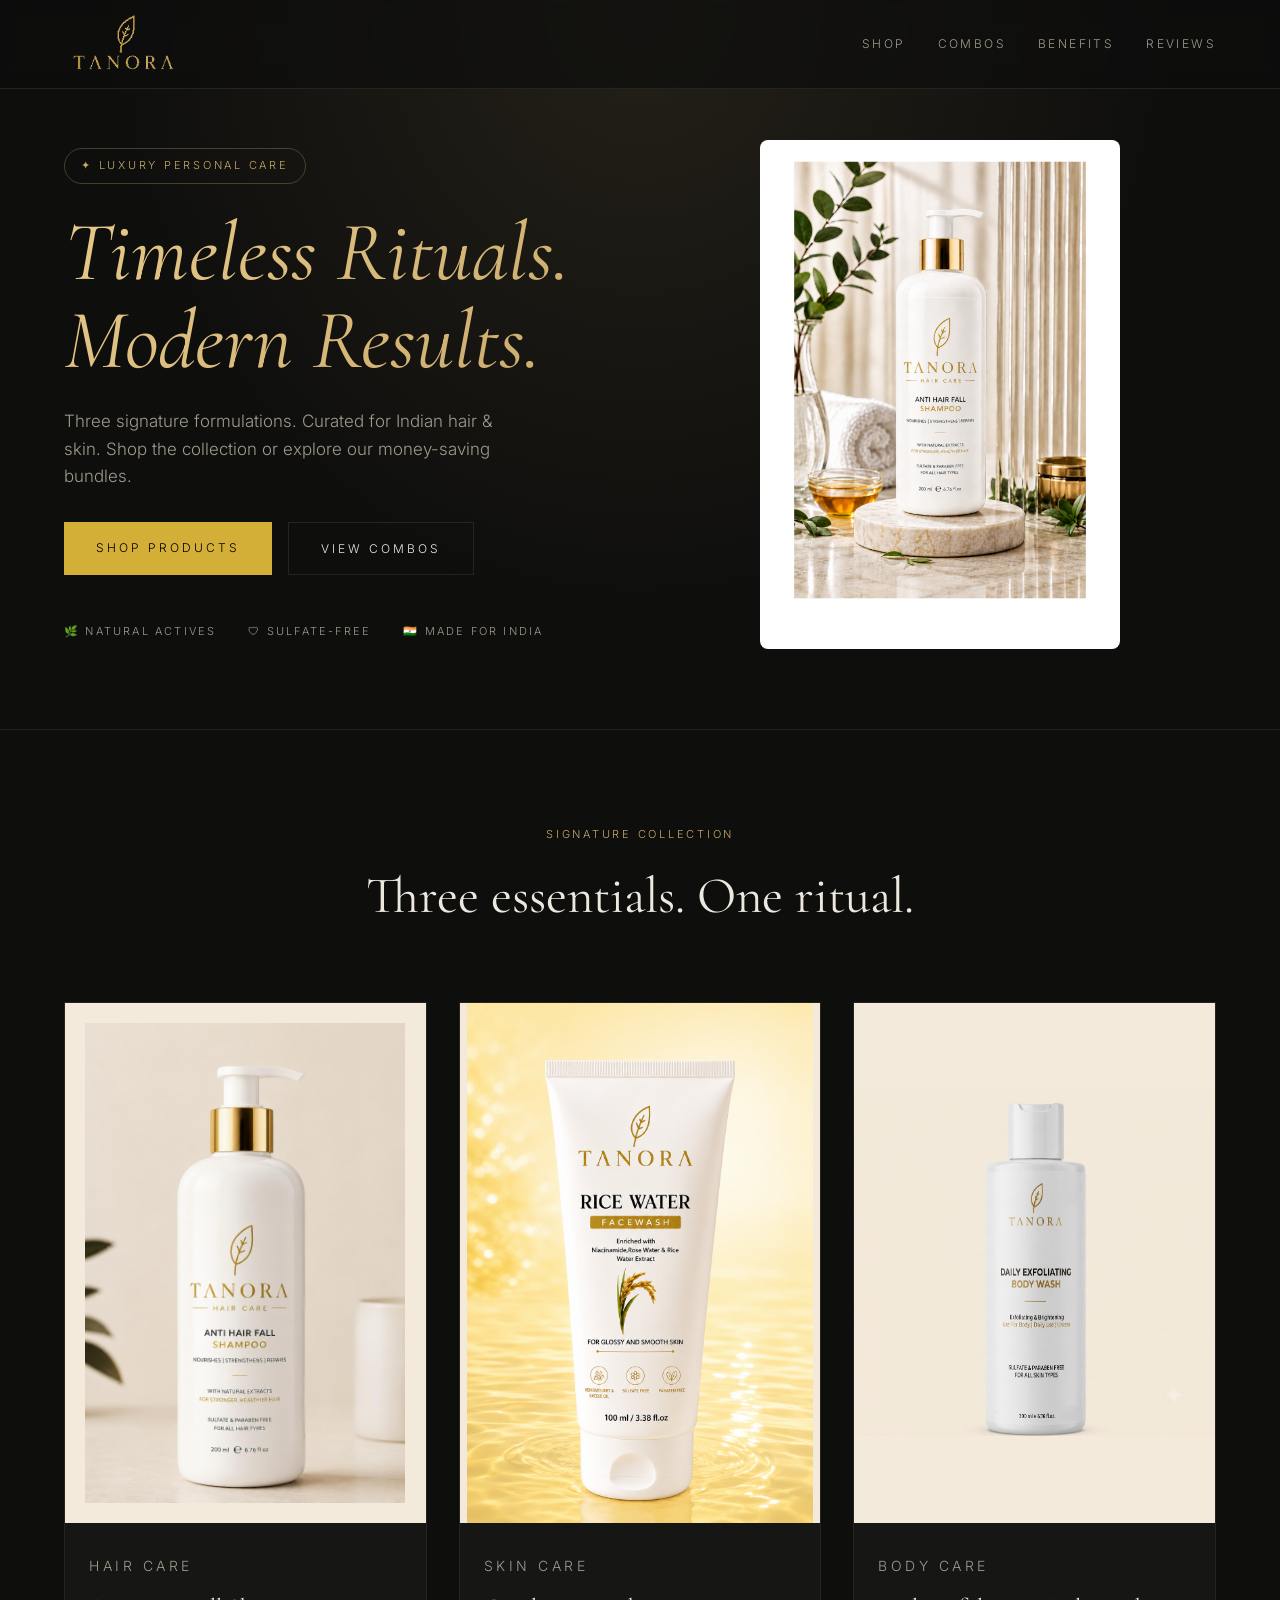
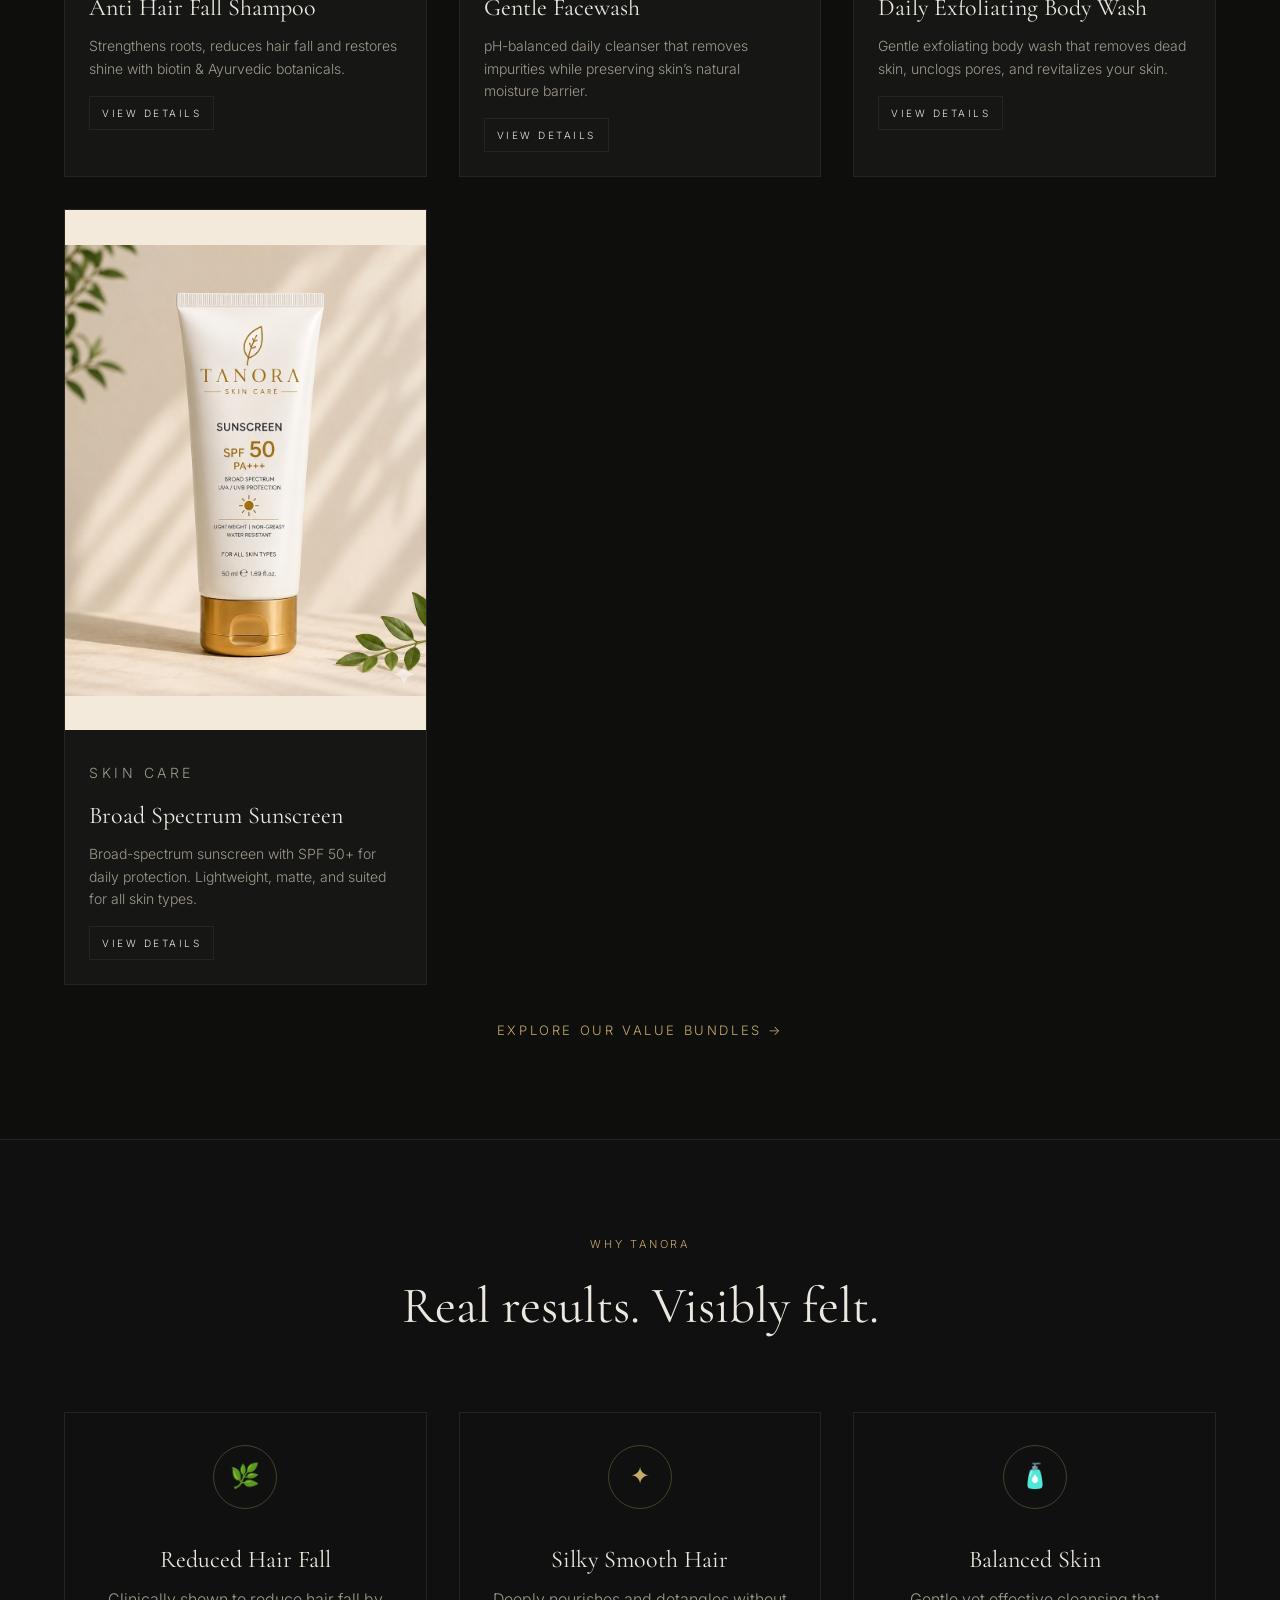
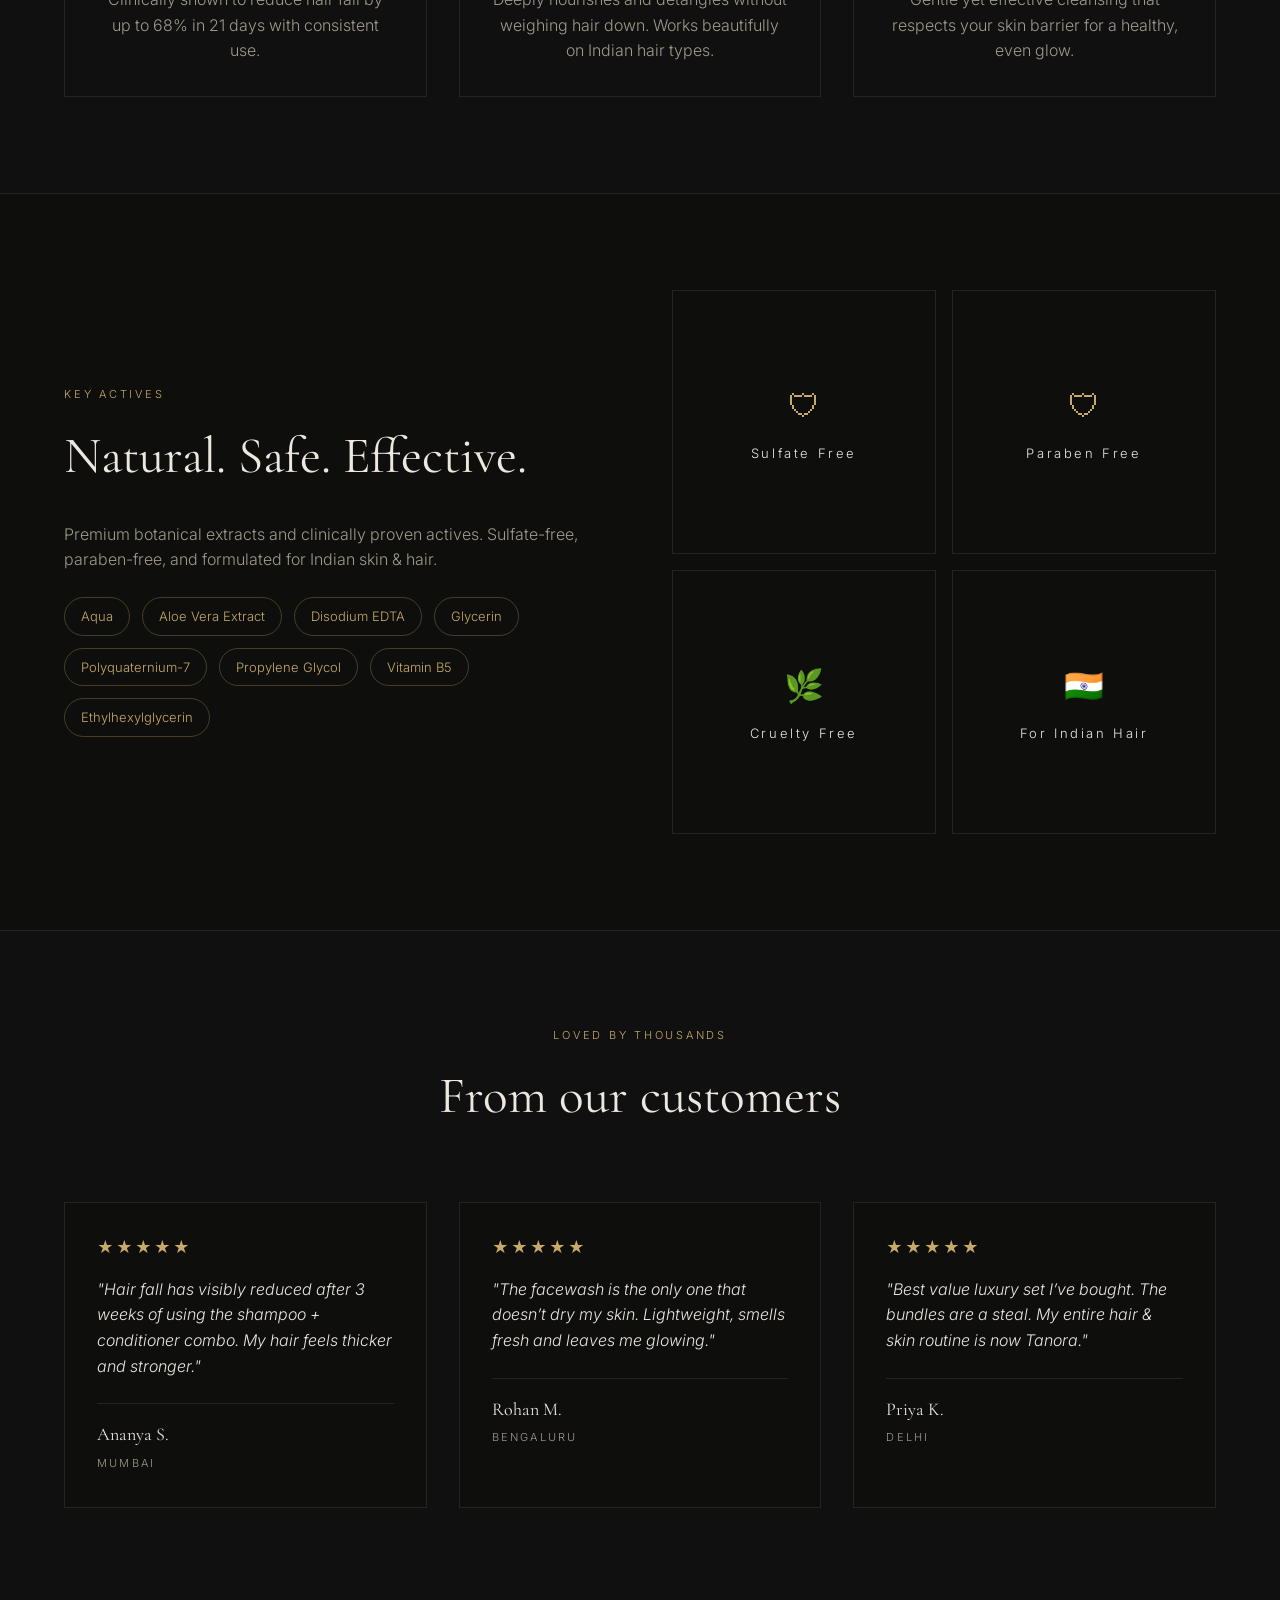
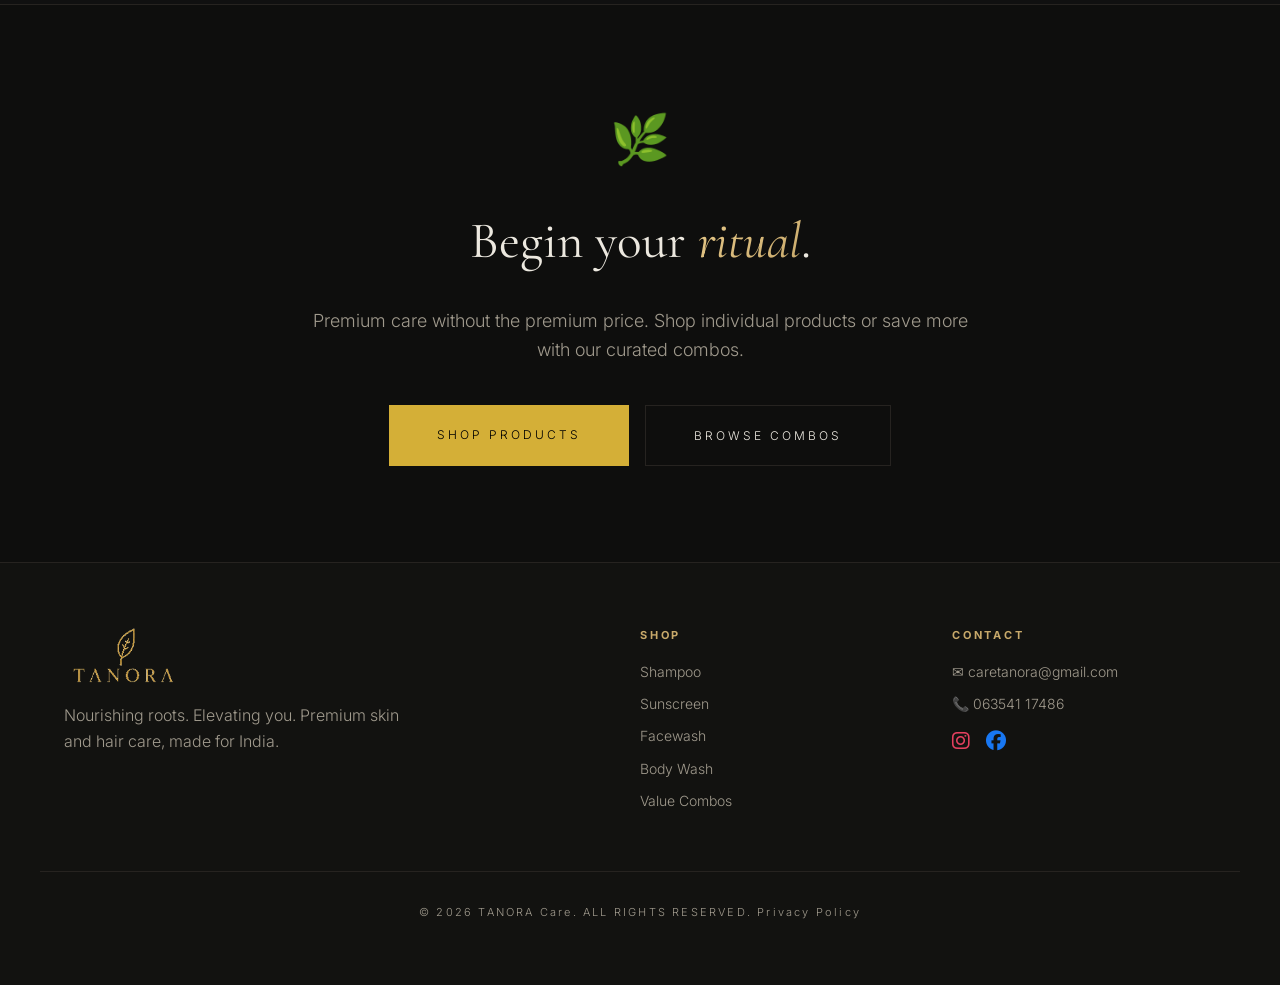
==== commit bb7a363a: "fixed added bodywash page" ====
--- a/index.html
+++ b/index.html
@@ -3,119 +3,34 @@
 <head>
 <meta charset="UTF-8" />
 <meta name="viewport" content="width=device-width, initial-scale=1.0" />
-
-<!-- Primary Meta -->
-<title>Tanora | Sulfate-Free Luxury Hair & Skin Care India</title>
-<meta name="description" content="Discover Tanora luxury personal care - sulfate-free shampoo, gentle facewash, nourishing conditioner & SPF 50+ sunscreen made for Indian hair & skin." />
-<meta name="keywords" content="Tanora, luxury hair care, sulfate-free shampoo, anti hair fall shampoo, gentle facewash, nourishing conditioner, sunscreen SPF 50, skin care India" />
-<meta name="author" content="Tanora Care" />
-<meta name="robots" content="index, follow, max-image-preview:large, max-snippet:-1, max-video-preview:-1" />
-<meta name="language" content="English" />
-<meta name="theme-color" content="#0e0e0d" />
-<link rel="canonical" href="https://www.tanora.co.in/" />
-
-<!-- Open Graph / Facebook / LinkedIn / WhatsApp -->
-<meta property="og:type" content="website" />
-<meta property="og:site_name" content="Tanora Care" />
-<meta property="og:title" content="Tanora | Sulfate-Free Luxury Hair & Skin Care India" />
-<meta property="og:description" content="Sulfate-free shampoo, gentle facewash, nourishing conditioner & SPF 50+ sunscreen - premium personal care made for Indian hair & skin." />
-<meta property="og:url" content="https://www.tanora.co.in/" />
-<meta property="og:image" content="https://www.tanora.co.in/images/product.jpg" />
-<meta property="og:image:alt" content="Tanora luxury personal care collection" />
-<meta property="og:locale" content="en_IN" />
-
-<!-- Twitter Card -->
-<meta name="twitter:card" content="summary_large_image" />
-<meta name="twitter:title" content="Tanora | Sulfate-Free Luxury Hair & Skin Care India" />
-<meta name="twitter:description" content="Sulfate-free shampoo, gentle facewash, nourishing conditioner & SPF 50+ sunscreen - made for Indian hair & skin." />
-<meta name="twitter:image" content="https://www.tanora.co.in/images/product.jpg" />
-
-<!-- Icons -->
-<link rel="icon" type="image/x-icon" href="images/favicon.ico" />
-<link rel="apple-touch-icon" href="images/tanora-logo.png" />
-
-<!-- Resource hints & fonts (non-blocking) -->
-<link rel="preconnect" href="https://fonts.googleapis.com" />
-<link rel="preconnect" href="https://fonts.gstatic.com" crossorigin />
-<link rel="preload" as="image" href="images/product.jpg" fetchpriority="high" />
-<link rel="preload" as="style" href="https://fonts.googleapis.com/css2?family=Cormorant+Garamond:ital,wght@0,400;1,400;1,600&family=Inter:wght@300;400;500&display=swap" onload="this.onload=null;this.rel='stylesheet'" />
-<noscript><link rel="stylesheet" href="https://fonts.googleapis.com/css2?family=Cormorant+Garamond:ital,wght@0,400;1,400;1,600&family=Inter:wght@300;400;500&display=swap" /></noscript>
-<link rel="stylesheet" href="css/style.css" />
-
-<!-- Structured Data -->
-<script type="application/ld+json">
-{
-  "@context": "https://schema.org",
-  "@graph": [
-    {
-      "@type": "Organization",
-      "@id": "https://www.tanora.co.in/#organization",
-      "name": "Tanora Care",
-      "alternateName": "Tanora",
-      "url": "https://www.tanora.co.in/",
-      "logo": {
-        "@type": "ImageObject",
-        "url": "https://www.tanora.co.in/images/tanora-logo.png",
-        "width": 347,
-        "height": 176
-      },
-      "description": "Tanora is a luxury personal care brand offering sulfate-free shampoo, gentle facewash, nourishing conditioner and broad spectrum sunscreen made for Indian hair and skin.",
-      "email": "caretanora@gmail.com",
-      "telephone": "+91-6354117486",
-      "areaServed": "IN",
-      "contactPoint": {
-        "@type": "ContactPoint",
-        "telephone": "+91-6354117486",
-        "email": "caretanora@gmail.com",
-        "contactType": "customer service",
-        "areaServed": "IN",
-        "availableLanguage": ["English", "Hindi"]
-      },
-      "sameAs": [
-        "https://www.instagram.com/caretanora",
-        "https://www.facebook.com/profile.php?id=61589287961963"
-      ]
-    },
-    {
-      "@type": "WebSite",
-      "@id": "https://www.tanora.co.in/#website",
-      "url": "https://www.tanora.co.in/",
-      "name": "Tanora Care",
-      "publisher": { "@id": "https://www.tanora.co.in/#organization" },
-      "inLanguage": "en-IN"
-    },
-    {
-      "@type": "WebPage",
-      "@id": "https://www.tanora.co.in/#webpage",
-      "url": "https://www.tanora.co.in/",
-      "name": "Tanora | Sulfate-Free Luxury Hair & Skin Care India",
-      "isPartOf": { "@id": "https://www.tanora.co.in/#website" },
-      "about": { "@id": "https://www.tanora.co.in/#organization" },
-      "description": "Discover Tanora luxury personal care - sulfate-free shampoo, gentle facewash, nourishing conditioner and SPF 50+ sunscreen made for Indian hair and skin.",
-      "inLanguage": "en-IN"
-    }
-  ]
-}
-</script>
-
-<!-- Google tag (gtag.js) -->
+<title>Tanora • Luxury Hair & Skin Care</title>
+  <meta name="description" content="Premium luxury personal care by Tanora. Sulfate-free Shampoo, Conditioner & Facewash. Shop our signature collections and bundles." />
+
+  <!-- Google tag (gtag.js) -->
 <script async src="https://www.googletagmanager.com/gtag/js?id=G-CE996MBF3L"></script>
 <script>
   window.dataLayer = window.dataLayer || [];
   function gtag(){dataLayer.push(arguments);}
   gtag('js', new Date());
+
   gtag('config', 'G-CE996MBF3L');
 </script>
+
+<link rel="preconnect" href="https://fonts.googleapis.com" />
+<!-- <link rel="icon" type="image/png" href="images/favicon.png"> -->
+<!-- <link rel="icon" type="image/svg+xml" href="images/favicon.svg"> -->
+<link rel="preconnect" href="https://fonts.gstatic.com" crossorigin />
+<link href="https://fonts.googleapis.com/css2?family=Cormorant+Garamond:ital,wght@0,400;1,400;1,600&family=Inter:wght@300;400;500&display=swap" rel="stylesheet" />
+<link rel="stylesheet" href="https://cdnjs.cloudflare.com/ajax/libs/font-awesome/6.4.0/css/all.min.css" />
+<link rel="stylesheet" href="css/style.css" />
 </head>
 <body>
-
-<a href="#products" class="skip-link">Skip to products</a>
 
 <!-- NAV -->
 <header class="nav">
   <div class="container nav-inner">
-    <a href="index.html" class="logo" aria-label="Tanora Care home"><img src="images/tanora-logo.png" alt="Tanora Care logo" /></a>
-    <nav class="nav-links" aria-label="Primary navigation">
+    <a href="#" class="logo"><img src="images/tanora-logo.png" alt="Tanora" /></a>
+    <nav class="nav-links">
       <a href="#products">SHOP</a>
       <a href="combos.html">COMBOS</a>
       <a href="#benefits">BENEFITS</a>
@@ -124,42 +39,40 @@
   </div>
 </header>
 
-<main id="main">
-
 <!-- HERO -->
-<section class="hero" aria-labelledby="hero-title">
+<section class="hero">
   <div class="container hero-grid">
     <div class="hero-text">
       <span class="chip">✦ LUXURY PERSONAL CARE</span>
-      <h1 id="hero-title" class="display"><em>Timeless Rituals.<br>Modern Results.</em></h1>
-      <p class="lead">Three signature formulations. Curated for Indian hair &amp; skin. Shop the collection or explore our money-saving bundles.</p>
+      <h1 class="display"><em>Timeless Rituals.<br>Modern Results.</em></h1>
+      <p class="lead">Three signature formulations. Curated for Indian hair & skin. Shop the collection or explore our money-saving bundles.</p>
       <div class="btn-row">
         <a href="#products" class="btn btn-gold">SHOP PRODUCTS</a>
         <a href="combos.html" class="btn btn-outline">VIEW COMBOS</a>
       </div>
-      <div class="hero-tags">
+      <div class="hero-tags"> 
         <span>🌿 NATURAL ACTIVES</span>
         <span>🛡 SULFATE-FREE</span>
         <span>🇮🇳 MADE FOR INDIA</span>
       </div>
     </div>
     <div class="hero-image">
-      <img src="images/product.jpg" alt="Tanora luxury personal care products collection" width="360" height="509" fetchpriority="high" decoding="async" />
+      <img src="images/product.jpg" alt="Tanora luxury personal care products" />
     </div>
   </div>
 </section>
 
 <!-- PRODUCTS -->
-<section id="products" class="section" aria-labelledby="products-title">
+<section id="products" class="section">
   <div class="container">
     <div class="section-head">
       <p class="kicker">SIGNATURE COLLECTION</p>
-      <h2 id="products-title">Three essentials. One ritual.</h2>
+      <h2>Three essentials. One ritual.</h2>
     </div>
     <div class="grid-3">
       <!-- Shampoo -->
       <article class="card">
-        <a href="shampoo.html" class="card-img" aria-label="View Anti Hair Fall Shampoo details"><img src="images/shampoo.jpeg" alt="Tanora Anti Hair Fall Shampoo bottle" width="1440" height="2160" loading="lazy" decoding="async" /></a>
+        <a href="shampoo.html" class="card-img"><img src="images/shampoo.jpeg" alt="Anti Hair Fall Shampoo" /></a>
         <div class="card-body">
           <p class="kicker">HAIR CARE</p>
           <h3><a href="shampoo.html">Anti Hair Fall Shampoo</a></h3>
@@ -167,12 +80,14 @@
           <div class="price" style="font-size:15px;margin:12px 0 16px;color:#c8a96a"></div>
           <div style="display:flex;gap:6px;flex-wrap:wrap">
             <a href="shampoo.html" class="btn btn-outline" style="padding:8px 12px;font-size:10px">VIEW DETAILS</a>
+            <!-- <a href="https://www.amazon.in/gp/product/B0H3LN7VK9?smid=A1L4WPYYYJSTU7" target="_blank" class="btn btn-amazon" style="padding:8px 14px;font-size:10px">AMAZON</a>
+            <a href="https://www.flipkart.com/tanora-anti-hair-fall-shampoo-200ml/p/itm9047a92211209?pid=SMPHNQUTTURGFGDC" target="_blank" class="btn btn-flipkart" style="padding:8px 14px;font-size:10px">FLIPKART</a> -->
           </div>
         </div>
       </article>
       <!-- Facewash -->
       <article class="card">
-        <a href="facewash.html" class="card-img" aria-label="View Gentle Facewash details"><img src="images/facewash.png" alt="Tanora Gentle Facewash bottle" width="1024" height="1536" loading="lazy" decoding="async" /></a>
+        <a href="facewash.html" class="card-img"><img src="images/facewash.png" alt="Gentle Facewash" /></a>
         <div class="card-body">
           <p class="kicker">SKIN CARE</p>
           <h3><a href="facewash.html">Gentle Facewash</a></h3>
@@ -180,6 +95,8 @@
           <div class="price" style="font-size:15px;margin:12px 0 16px;color:#c8a96a"></div>
           <div style="display:flex;gap:6px;flex-wrap:wrap">
             <a href="facewash.html" class="btn btn-outline" style="padding:8px 12px;font-size:10px">VIEW DETAILS</a>
+            <!-- <a href="https://www.amazon.in/gp/product/B0H3LN7VK9?smid=A1L4WPYYYJSTU7" target="_blank" class="btn btn-amazon" style="padding:8px 14px;font-size:10px">AMAZON</a>
+            <a href="https://www.flipkart.com/tanora-anti-hair-fall-shampoo-200ml/p/itm9047a92211209?pid=SMPHNQUTTURGFGDC" target="_blank" class="btn btn-flipkart" style="padding:8px 14px;font-size:10px">FLIPKART</a> -->
           </div>
         </div>
       </article>
@@ -196,8 +113,9 @@
           </div>
         </div>
       </article>
-<!--      <article class="card">
-        <a href="sunscreen.html" class="card-img" aria-label="View Broad Spectrum Sunscreen details"><img src="images/sunscreen.png" alt="Tanora Broad Spectrum SPF 50+ Sunscreen bottle" width="922" height="1152" loading="lazy" decoding="async" /></a>
+      <!-- Sunscreen -->
+      <article class="card">
+        <a href="sunscreen.html" class="card-img"><img src="images/sunscreen.png" alt="Tanora Sunscreen" /></a>
         <div class="card-body">
           <p class="kicker">SKIN CARE</p>
           <h3><a href="sunscreen.html">Broad Spectrum Sunscreen</a></h3>
@@ -205,44 +123,46 @@
           <div class="price" style="font-size:15px;margin:12px 0 16px;color:#c8a96a"></div>
           <div style="display:flex;gap:6px;flex-wrap:wrap">
             <a href="sunscreen.html" class="btn btn-outline" style="padding:8px 12px;font-size:10px">VIEW DETAILS</a>
-          </div>
-        </div>
-      </article>-->
+            <!-- <a href="https://www.flipkart.com/tanora-anti-hair-fall-shampoo-200ml/p/itm9047a92211209?pid=SMPHNQUTTURGFGDC" target="_blank" class="btn btn-amazon" style="padding:8px 14px;font-size:10px">AMAZON</a>
+            <a href="https://www.flipkart.com/tanora-anti-hair-fall-shampoo-200ml/p/itm9047a92211209?pid=SMPHNQUTTURGFGDC" target="_blank" class="btn btn-flipkart" style="padding:8px 14px;font-size:10px">FLIPKART</a> -->
+          </div>
+        </div>
+      </article>
     </div>
     <p style="text-align:center;margin-top:32px"><a href="combos.html" style="color:var(--gold);font-size:13px;letter-spacing:.2em">EXPLORE OUR VALUE BUNDLES →</a></p>
   </div>
 </section>
 
 <!-- BENEFITS -->
-<section id="benefits" class="section alt" aria-labelledby="benefits-title">
+<section id="benefits" class="section alt">
   <div class="container">
     <div class="section-head">
       <p class="kicker">WHY TANORA</p>
-      <h2 id="benefits-title">Real results. Visibly felt.</h2>
+      <h2>Real results. Visibly felt.</h2>
     </div>
     <div class="grid-3">
-      <div class="benefit"><div class="circle" aria-hidden="true">🌿</div><h3>Reduced Hair Fall</h3><p>Clinically shown to reduce hair fall by up to 68% in 21 days with consistent use.</p></div>
-      <div class="benefit"><div class="circle" aria-hidden="true">✦</div><h3>Silky Smooth Hair</h3><p>Deeply nourishes and detangles without weighing hair down. Works beautifully on Indian hair types.</p></div>
-      <div class="benefit"><div class="circle" aria-hidden="true">🧴</div><h3>Balanced Skin</h3><p>Gentle yet effective cleansing that respects your skin barrier for a healthy, even glow.</p></div>
+      <div class="benefit"><div class="circle">🌿</div><h3>Reduced Hair Fall</h3><p>Clinically shown to reduce hair fall by up to 68% in 21 days with consistent use.</p></div>
+      <div class="benefit"><div class="circle">✦</div><h3>Silky Smooth Hair</h3><p>Deeply nourishes and detangles without weighing hair down. Works beautifully on Indian hair types.</p></div>
+      <div class="benefit"><div class="circle">🧴</div><h3>Balanced Skin</h3><p>Gentle yet effective cleansing that respects your skin barrier for a healthy, even glow.</p></div>
     </div>
   </div>
 </section>
 
 <!-- INGREDIENTS -->
-<section id="ingredients" class="section" aria-labelledby="ingredients-title">
+<section id="ingredients" class="section">
   <div class="container grid-2">
     <div>
       <p class="kicker">KEY ACTIVES</p>
-      <h2 id="ingredients-title">Natural. Safe. Effective.</h2>
+      <h2>Natural. Safe. Effective.</h2>
       <p class="muted">Premium botanical extracts and clinically proven actives. Sulfate-free, paraben-free, and formulated for Indian skin &amp; hair.</p>
       <div class="tags">
         <span>Aqua</span>
-        <span>Aloe Vera Extract</span>
-        <span>Disodium EDTA</span>
-        <span>Glycerin</span>
-        <span>Polyquaternium-7</span>
-        <span>Propylene Glycol</span>
-        <span>Vitamin B5</span>
+         <span>Aloe Vera Extract</span>
+          <span>Disodium EDTA</span>
+           <span>Glycerin</span>
+            <span>Polyquaternium-7</span>
+             <span>Propylene Glycol</span>
+            <span>Vitamin B5</span>
         <span>Ethylhexylglycerin</span>
       </div>
     </div>
@@ -256,65 +176,62 @@
 </section>
 
 <!-- REVIEWS -->
-<section id="reviews" class="section alt" aria-labelledby="reviews-title">
+<section id="reviews" class="section alt">
   <div class="container">
     <div class="section-head">
       <p class="kicker">LOVED BY THOUSANDS</p>
-      <h2 id="reviews-title">From our customers</h2>
+      <h2>From our customers</h2>
     </div>
     <div class="grid-3">
-      <article class="review"><div class="stars" aria-label="Rated 5 out of 5">★★★★★</div><p>"Hair fall has visibly reduced after 3 weeks of using the shampoo + conditioner combo. My hair feels thicker and stronger."</p><div class="who"><strong>Ananya S.</strong><span>MUMBAI</span></div></article>
-      <article class="review"><div class="stars" aria-label="Rated 5 out of 5">★★★★★</div><p>"The facewash is the only one that doesn’t dry my skin. Lightweight, smells fresh and leaves me glowing."</p><div class="who"><strong>Rohan M.</strong><span>BENGALURU</span></div></article>
-      <article class="review"><div class="stars" aria-label="Rated 5 out of 5">★★★★★</div><p>"Best value luxury set I’ve bought. The bundles are a steal. My entire hair &amp; skin routine is now Tanora."</p><div class="who"><strong>Priya K.</strong><span>DELHI</span></div></article>
+      <div class="review"><div class="stars">★★★★★</div><p>"Hair fall has visibly reduced after 3 weeks of using the shampoo + conditioner combo. My hair feels thicker and stronger."</p><div class="who"><strong>Ananya S.</strong><span>MUMBAI</span></div></div>
+      <div class="review"><div class="stars">★★★★★</div><p>"The facewash is the only one that doesn’t dry my skin. Lightweight, smells fresh and leaves me glowing."</p><div class="who"><strong>Rohan M.</strong><span>BENGALURU</span></div></div>
+      <div class="review"><div class="stars">★★★★★</div><p>"Best value luxury set I’ve bought. The bundles are a steal. My entire hair &amp; skin routine is now Tanora."</p><div class="who"><strong>Priya K.</strong><span>DELHI</span></div></div>
     </div>
   </div>
 </section>
 
 <!-- CTA -->
-<section class="section cta" aria-labelledby="cta-title">
-  <div class="container center">
-    <div class="leaf" aria-hidden="true">🌿</div>
-    <h2 id="cta-title">Begin your <em>ritual</em>.</h2>
-    <p class="muted">Premium care without the premium price. Shop individual products or save more with our curated combos.</p>
-    <div class="btn-row" style="justify-content:center">
-      <a href="#products" class="btn btn-gold btn-lg">SHOP PRODUCTS</a>
-      <a href="combos.html" class="btn btn-outline btn-lg">BROWSE COMBOS</a>
-    </div>
-  </div>
-</section>
-
-</main>
+  <section class="section cta">
+    <div class="container center">
+      <div class="leaf">🌿</div>
+      <h2>Begin your <em>ritual</em>.</h2>
+      <p class="muted">Premium care without the premium price. Shop individual products or save more with our curated combos.</p>
+      <div class="btn-row" style="justify-content:center">
+        <a href="#products" class="btn btn-gold btn-lg">SHOP PRODUCTS</a>
+        <a href="combos.html" class="btn btn-outline btn-lg">BROWSE COMBOS</a>
+      </div>
+    </div>
+  </section>
 
 <!-- FOOTER -->
 <footer class="footer">
   <div class="container footer-grid">
     <div class="foot-brand">
-      <img src="images/tanora-logo.png" alt="Tanora Care logo" loading="lazy" />
+      <img src="images/tanora-logo.png" alt="Tanora" />
       <p>Nourishing roots. Elevating you. Premium skin and hair care, made for India.</p>
     </div>
-    <nav aria-label="Shop links">
+    <div>
       <h4>SHOP</h4>
       <ul>
-        <li><a href="shampoo.html">Anti Hair Fall Shampoo</a></li>
-        <!--<li><a href="conditioner.html">Nourishing Conditioner</a></li>-->
-        <li><a href="facewash.html">Gentle Facewash</a></li>
+        <li><a href="shampoo.html">Shampoo</a></li>
+        <li><a href="sunscreen.html">Sunscreen</a></li>
+        <li><a href="facewash.html">Facewash</a></li>
         <li><a href="bodywash.html">Body Wash</a></li>
-        <!--<li><a href="sunscreen.html">Broad Spectrum Sunscreen</a></li>-->
         <li><a href="combos.html">Value Combos</a></li>
       </ul>
-    </nav>
+    </div>
     <div>
       <h4>CONTACT</h4>
       <ul>
         <li><a href="mailto:caretanora@gmail.com">✉ caretanora@gmail.com</a></li>
-        <li><a href="tel:+916354117486">📞 063541 17486</a></li>
+        <li>📞 063541 17486</li>
       </ul>
       <div class="social-links" style="margin-top: 15px;">
-        <a href="https://www.instagram.com/caretanora" target="_blank" rel="noopener" aria-label="Follow Tanora on Instagram" style="margin-right: 12px;">
-          <svg width="20" height="20" viewBox="0 0 24 24" fill="#E4405F" aria-hidden="true" focusable="false"><path d="M12 2.16c3.2 0 3.58.01 4.85.07 1.17.05 1.8.25 2.23.41.56.22.96.48 1.38.9.42.42.68.82.9 1.38.16.42.36 1.06.41 2.23.06 1.27.07 1.65.07 4.85s-.01 3.58-.07 4.85c-.05 1.17-.25 1.8-.41 2.23-.22.56-.48.96-.9 1.38-.42.42-.82.68-1.38.9-.42.16-1.06.36-2.23.41-1.27.06-1.65.07-4.85.07s-3.58-.01-4.85-.07c-1.17-.05-1.8-.25-2.23-.41-.56-.22-.96-.48-1.38-.9-.42-.42-.68-.82-.9-1.38-.16-.42-.36-1.06-.41-2.23C2.17 15.58 2.16 15.2 2.16 12s.01-3.58.07-4.85c.05-1.17.25-1.8.41-2.23.22-.56.48-.96.9-1.38.42-.42.82-.68 1.38-.9.42-.16 1.06-.36 2.23-.41C8.42 2.17 8.8 2.16 12 2.16zm0 1.62c-3.15 0-3.52.01-4.76.07-1.15.05-1.77.24-2.19.4-.55.22-.94.47-1.35.88-.41.41-.66.8-.88 1.35-.16.42-.35 1.04-.4 2.19-.06 1.24-.07 1.61-.07 4.76s.01 3.52.07 4.76c.05 1.15.24 1.77.4 2.19.22.55.47.94.88 1.35.41.41.8.66 1.35.88.42.16 1.04.35 2.19.4 1.24.06 1.61.07 4.76.07s3.52-.01 4.76-.07c1.15-.05 1.77-.24 2.19-.4.55-.22.94-.47 1.35-.88.41-.41.66-.8.88-1.35.16-.42.35-1.04.4-2.19.06-1.24.07-1.61.07-4.76s-.01-3.52-.07-4.76c-.05-1.15-.24-1.77-.4-2.19-.22-.55-.47-.94-.88-1.35-.41-.41-.8-.66-1.35-.88-.42-.16-1.04-.35-2.19-.4-1.24-.06-1.61-.07-4.76-.07zm0 2.76a5.3 5.3 0 100 10.6 5.3 5.3 0 000-10.6zm0 8.74a3.44 3.44 0 110-6.88 3.44 3.44 0 010 6.88zm6.75-8.93a1.24 1.24 0 11-2.48 0 1.24 1.24 0 012.48 0z"/></svg>
+        <a href="https://www.instagram.com/caretanora" target="_blank" title="Follow on Instagram" style="margin-right: 12px;">
+          <i class="fab fa-instagram" style="font-size: 20px; color: #E4405F;"></i>
         </a>
-        <a href="https://www.facebook.com/profile.php?id=61589287961963" target="_blank" rel="noopener" aria-label="Follow Tanora on Facebook">
-          <svg width="20" height="20" viewBox="0 0 24 24" fill="#1877F2" aria-hidden="true" focusable="false"><path d="M24 12.07C24 5.4 18.63 0 12 0S0 5.4 0 12.07C0 18.1 4.39 23.1 10.13 24v-8.44H7.08v-3.49h3.05V9.41c0-3.02 1.79-4.69 4.53-4.69 1.31 0 2.68.24 2.68.24v2.97h-1.51c-1.49 0-1.96.93-1.96 1.89v2.25h3.33l-.53 3.49h-2.8V24C19.61 23.1 24 18.1 24 12.07z"/></svg>
+        <a href="https://www.facebook.com/profile.php?id=61589287961963" target="_blank" title="Follow on Facebook">
+          <i class="fab fa-facebook" style="font-size: 20px; color: #1877F2;"></i>
         </a>
       </div>
     </div>
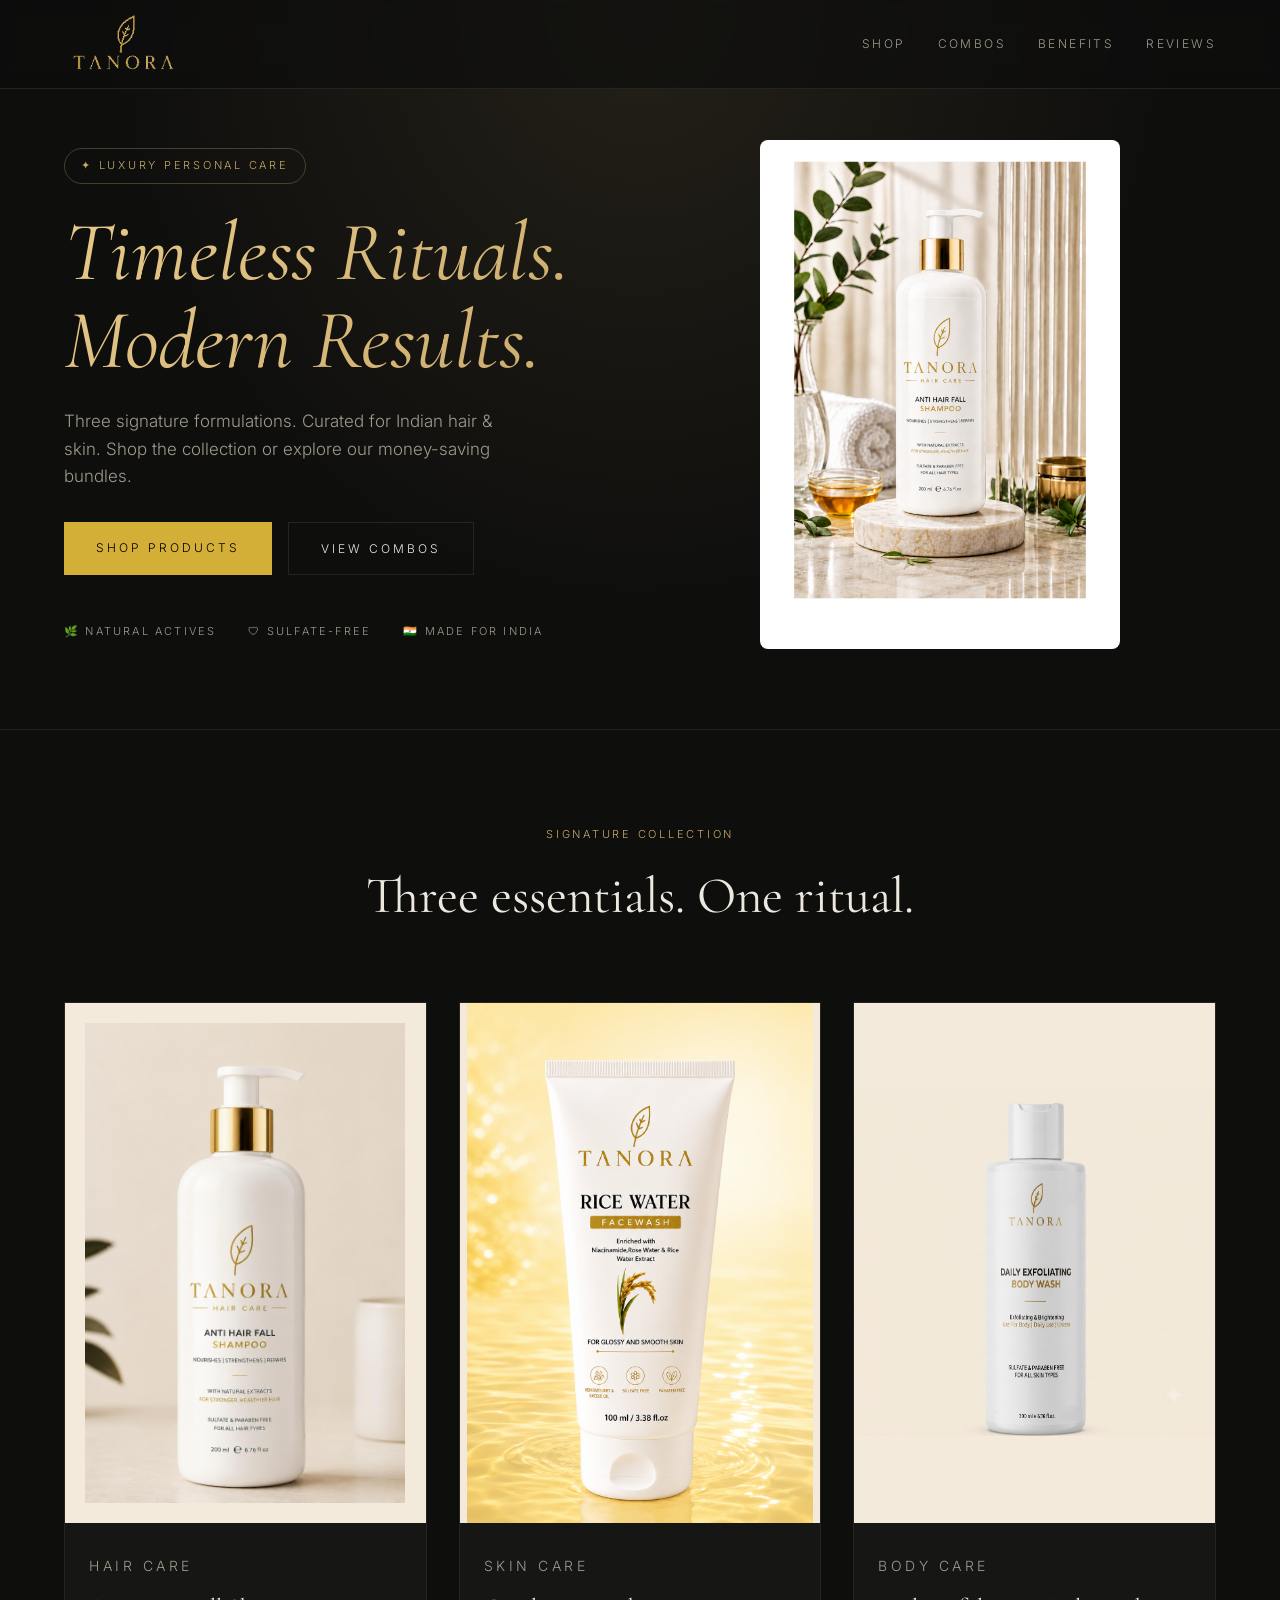
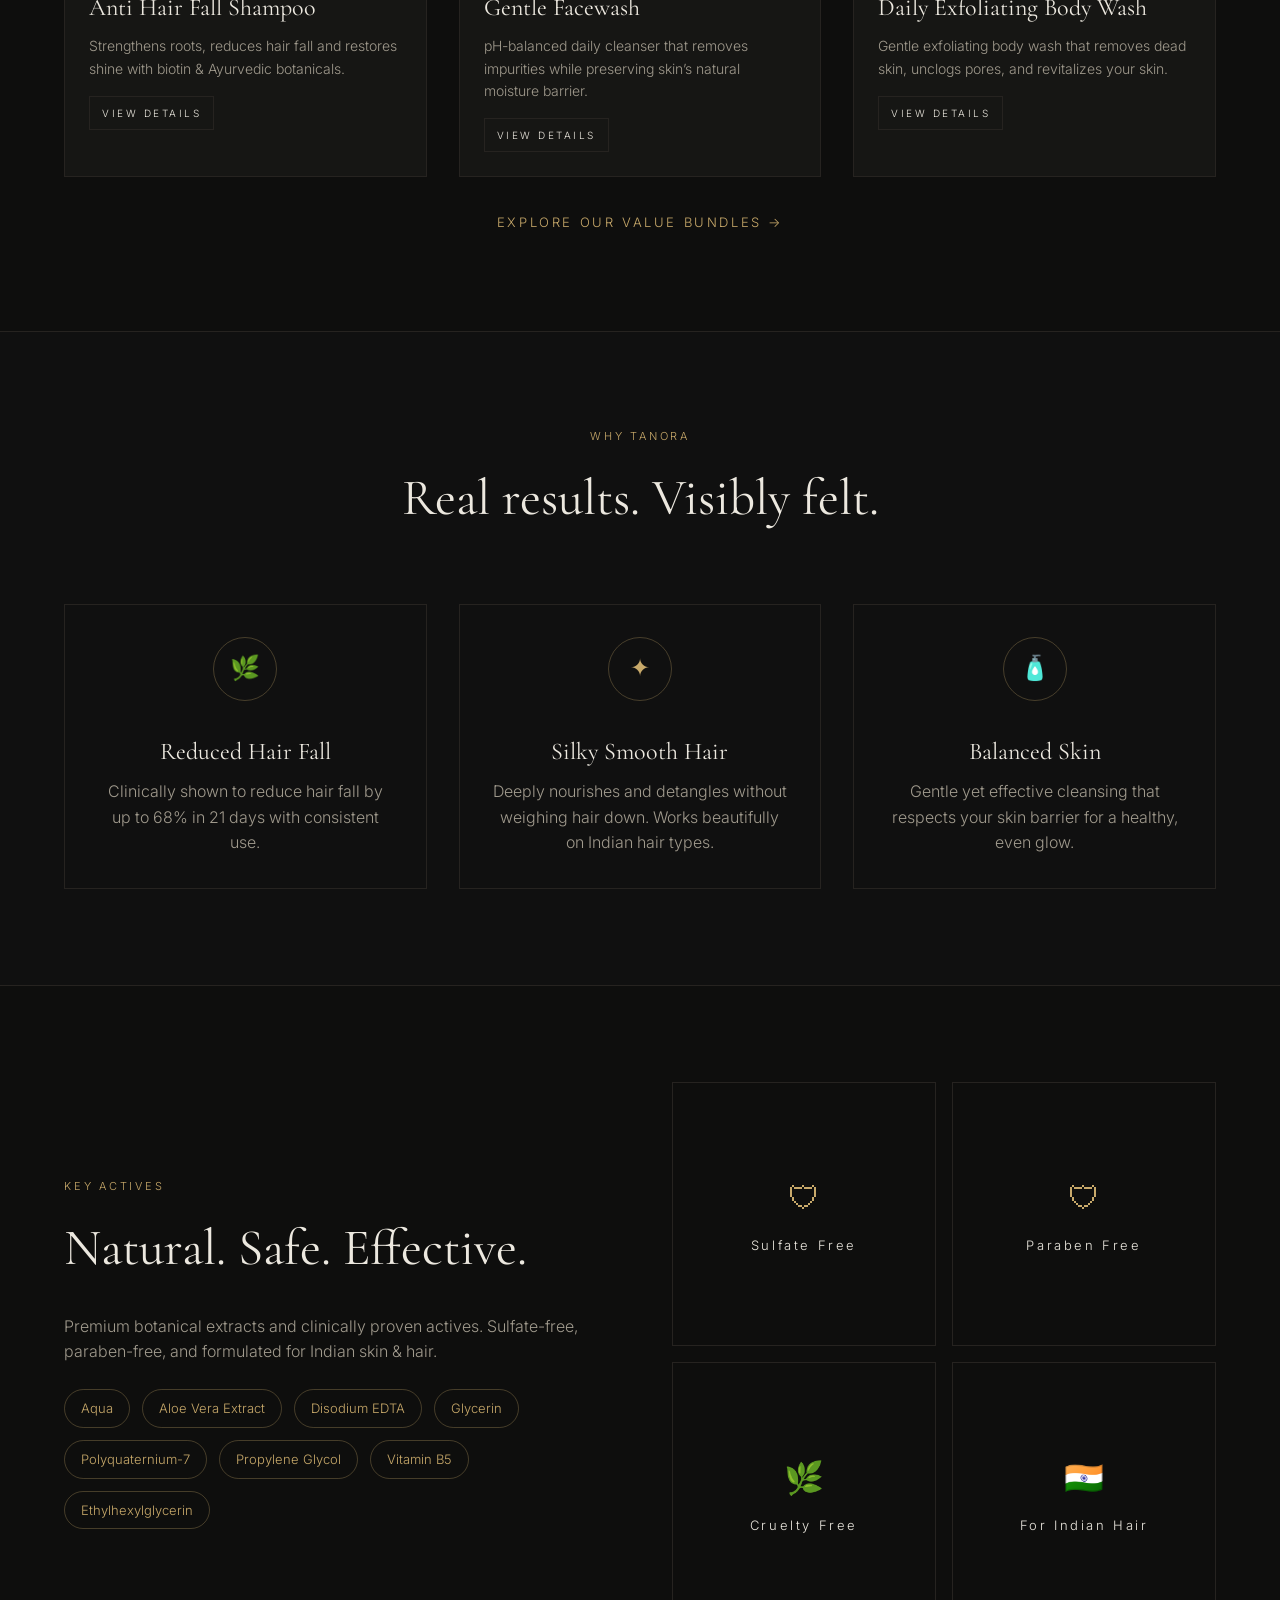
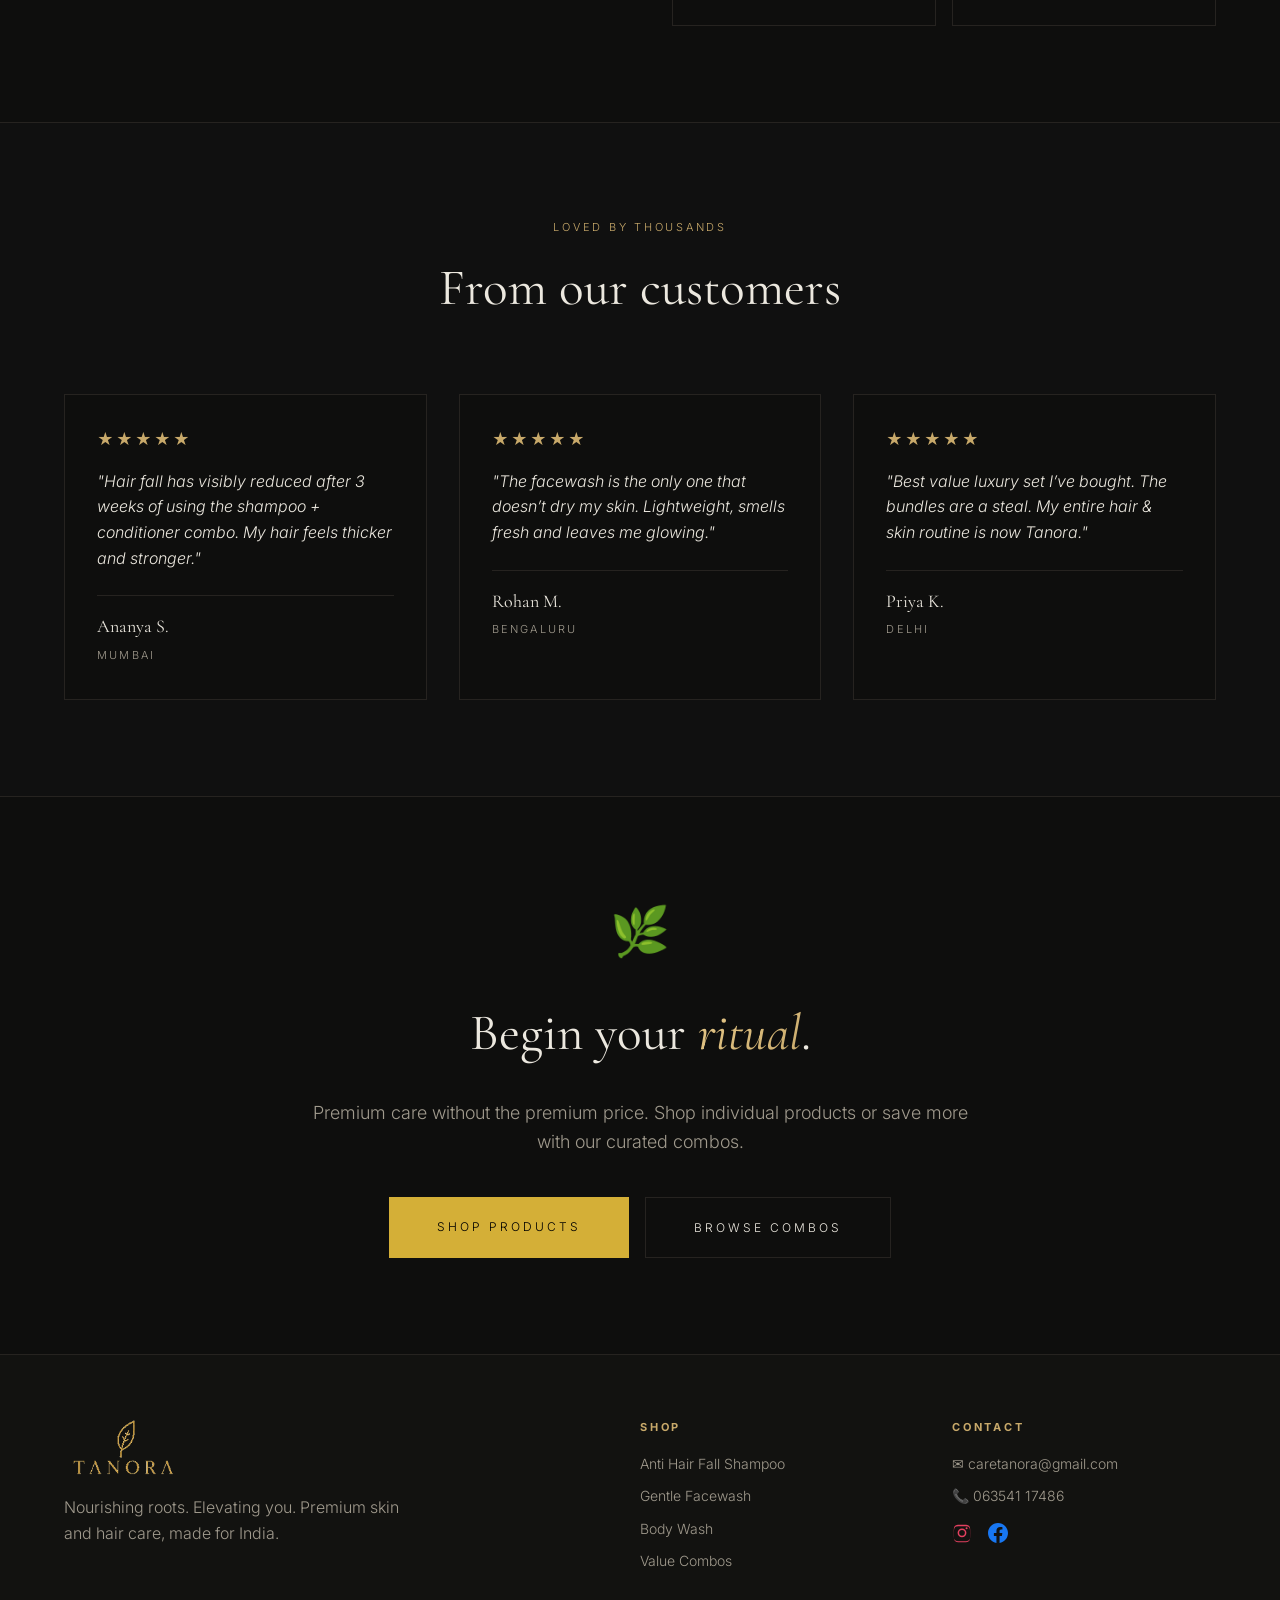
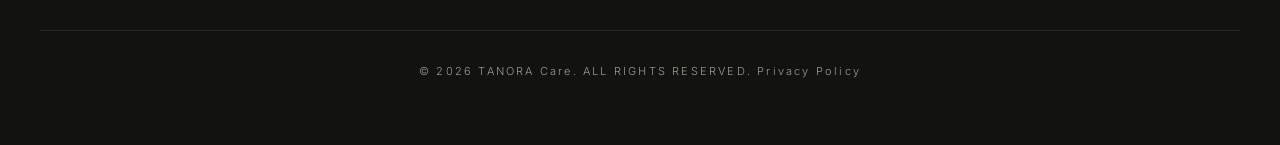
==== commit 603b67ad: "Merge branch 'master' of https://github.com/rajeshrafaliya/tanora_html" ====
--- a/index.html
+++ b/index.html
@@ -3,34 +3,119 @@
 <head>
 <meta charset="UTF-8" />
 <meta name="viewport" content="width=device-width, initial-scale=1.0" />
-<title>Tanora • Luxury Hair & Skin Care</title>
-  <meta name="description" content="Premium luxury personal care by Tanora. Sulfate-free Shampoo, Conditioner & Facewash. Shop our signature collections and bundles." />
-
-  <!-- Google tag (gtag.js) -->
+
+<!-- Primary Meta -->
+<title>Tanora | Sulfate-Free Luxury Hair & Skin Care India</title>
+<meta name="description" content="Discover Tanora luxury personal care - sulfate-free shampoo, gentle facewash, nourishing conditioner & SPF 50+ sunscreen made for Indian hair & skin." />
+<meta name="keywords" content="Tanora, luxury hair care, sulfate-free shampoo, anti hair fall shampoo, gentle facewash, nourishing conditioner, sunscreen SPF 50, skin care India" />
+<meta name="author" content="Tanora Care" />
+<meta name="robots" content="index, follow, max-image-preview:large, max-snippet:-1, max-video-preview:-1" />
+<meta name="language" content="English" />
+<meta name="theme-color" content="#0e0e0d" />
+<link rel="canonical" href="https://www.tanora.co.in/" />
+
+<!-- Open Graph / Facebook / LinkedIn / WhatsApp -->
+<meta property="og:type" content="website" />
+<meta property="og:site_name" content="Tanora Care" />
+<meta property="og:title" content="Tanora | Sulfate-Free Luxury Hair & Skin Care India" />
+<meta property="og:description" content="Sulfate-free shampoo, gentle facewash, nourishing conditioner & SPF 50+ sunscreen - premium personal care made for Indian hair & skin." />
+<meta property="og:url" content="https://www.tanora.co.in/" />
+<meta property="og:image" content="https://www.tanora.co.in/images/product.jpg" />
+<meta property="og:image:alt" content="Tanora luxury personal care collection" />
+<meta property="og:locale" content="en_IN" />
+
+<!-- Twitter Card -->
+<meta name="twitter:card" content="summary_large_image" />
+<meta name="twitter:title" content="Tanora | Sulfate-Free Luxury Hair & Skin Care India" />
+<meta name="twitter:description" content="Sulfate-free shampoo, gentle facewash, nourishing conditioner & SPF 50+ sunscreen - made for Indian hair & skin." />
+<meta name="twitter:image" content="https://www.tanora.co.in/images/product.jpg" />
+
+<!-- Icons -->
+<link rel="icon" type="image/x-icon" href="images/favicon.ico" />
+<link rel="apple-touch-icon" href="images/tanora-logo.png" />
+
+<!-- Resource hints & fonts (non-blocking) -->
+<link rel="preconnect" href="https://fonts.googleapis.com" />
+<link rel="preconnect" href="https://fonts.gstatic.com" crossorigin />
+<link rel="preload" as="image" href="images/product.jpg" fetchpriority="high" />
+<link rel="preload" as="style" href="https://fonts.googleapis.com/css2?family=Cormorant+Garamond:ital,wght@0,400;1,400;1,600&family=Inter:wght@300;400;500&display=swap" onload="this.onload=null;this.rel='stylesheet'" />
+<noscript><link rel="stylesheet" href="https://fonts.googleapis.com/css2?family=Cormorant+Garamond:ital,wght@0,400;1,400;1,600&family=Inter:wght@300;400;500&display=swap" /></noscript>
+<link rel="stylesheet" href="css/style.css" />
+
+<!-- Structured Data -->
+<script type="application/ld+json">
+{
+  "@context": "https://schema.org",
+  "@graph": [
+    {
+      "@type": "Organization",
+      "@id": "https://www.tanora.co.in/#organization",
+      "name": "Tanora Care",
+      "alternateName": "Tanora",
+      "url": "https://www.tanora.co.in/",
+      "logo": {
+        "@type": "ImageObject",
+        "url": "https://www.tanora.co.in/images/tanora-logo.png",
+        "width": 347,
+        "height": 176
+      },
+      "description": "Tanora is a luxury personal care brand offering sulfate-free shampoo, gentle facewash, nourishing conditioner and broad spectrum sunscreen made for Indian hair and skin.",
+      "email": "caretanora@gmail.com",
+      "telephone": "+91-6354117486",
+      "areaServed": "IN",
+      "contactPoint": {
+        "@type": "ContactPoint",
+        "telephone": "+91-6354117486",
+        "email": "caretanora@gmail.com",
+        "contactType": "customer service",
+        "areaServed": "IN",
+        "availableLanguage": ["English", "Hindi"]
+      },
+      "sameAs": [
+        "https://www.instagram.com/caretanora",
+        "https://www.facebook.com/profile.php?id=61589287961963"
+      ]
+    },
+    {
+      "@type": "WebSite",
+      "@id": "https://www.tanora.co.in/#website",
+      "url": "https://www.tanora.co.in/",
+      "name": "Tanora Care",
+      "publisher": { "@id": "https://www.tanora.co.in/#organization" },
+      "inLanguage": "en-IN"
+    },
+    {
+      "@type": "WebPage",
+      "@id": "https://www.tanora.co.in/#webpage",
+      "url": "https://www.tanora.co.in/",
+      "name": "Tanora | Sulfate-Free Luxury Hair & Skin Care India",
+      "isPartOf": { "@id": "https://www.tanora.co.in/#website" },
+      "about": { "@id": "https://www.tanora.co.in/#organization" },
+      "description": "Discover Tanora luxury personal care - sulfate-free shampoo, gentle facewash, nourishing conditioner and SPF 50+ sunscreen made for Indian hair and skin.",
+      "inLanguage": "en-IN"
+    }
+  ]
+}
+</script>
+
+<!-- Google tag (gtag.js) -->
 <script async src="https://www.googletagmanager.com/gtag/js?id=G-CE996MBF3L"></script>
 <script>
   window.dataLayer = window.dataLayer || [];
   function gtag(){dataLayer.push(arguments);}
   gtag('js', new Date());
-
   gtag('config', 'G-CE996MBF3L');
 </script>
-
-<link rel="preconnect" href="https://fonts.googleapis.com" />
-<!-- <link rel="icon" type="image/png" href="images/favicon.png"> -->
-<!-- <link rel="icon" type="image/svg+xml" href="images/favicon.svg"> -->
-<link rel="preconnect" href="https://fonts.gstatic.com" crossorigin />
-<link href="https://fonts.googleapis.com/css2?family=Cormorant+Garamond:ital,wght@0,400;1,400;1,600&family=Inter:wght@300;400;500&display=swap" rel="stylesheet" />
-<link rel="stylesheet" href="https://cdnjs.cloudflare.com/ajax/libs/font-awesome/6.4.0/css/all.min.css" />
-<link rel="stylesheet" href="css/style.css" />
 </head>
 <body>
+
+<a href="#products" class="skip-link">Skip to products</a>
 
 <!-- NAV -->
 <header class="nav">
   <div class="container nav-inner">
-    <a href="#" class="logo"><img src="images/tanora-logo.png" alt="Tanora" /></a>
-    <nav class="nav-links">
+    <a href="index.html" class="logo" aria-label="Tanora Care home"><img src="images/tanora-logo.png" alt="Tanora Care logo" /></a>
+    <nav class="nav-links" aria-label="Primary navigation">
       <a href="#products">SHOP</a>
       <a href="combos.html">COMBOS</a>
       <a href="#benefits">BENEFITS</a>
@@ -39,40 +124,42 @@
   </div>
 </header>
 
+<main id="main">
+
 <!-- HERO -->
-<section class="hero">
+<section class="hero" aria-labelledby="hero-title">
   <div class="container hero-grid">
     <div class="hero-text">
       <span class="chip">✦ LUXURY PERSONAL CARE</span>
-      <h1 class="display"><em>Timeless Rituals.<br>Modern Results.</em></h1>
-      <p class="lead">Three signature formulations. Curated for Indian hair & skin. Shop the collection or explore our money-saving bundles.</p>
+      <h1 id="hero-title" class="display"><em>Timeless Rituals.<br>Modern Results.</em></h1>
+      <p class="lead">Three signature formulations. Curated for Indian hair &amp; skin. Shop the collection or explore our money-saving bundles.</p>
       <div class="btn-row">
         <a href="#products" class="btn btn-gold">SHOP PRODUCTS</a>
         <a href="combos.html" class="btn btn-outline">VIEW COMBOS</a>
       </div>
-      <div class="hero-tags"> 
+      <div class="hero-tags">
         <span>🌿 NATURAL ACTIVES</span>
         <span>🛡 SULFATE-FREE</span>
         <span>🇮🇳 MADE FOR INDIA</span>
       </div>
     </div>
     <div class="hero-image">
-      <img src="images/product.jpg" alt="Tanora luxury personal care products" />
+      <img src="images/product.jpg" alt="Tanora luxury personal care products collection" width="360" height="509" fetchpriority="high" decoding="async" />
     </div>
   </div>
 </section>
 
 <!-- PRODUCTS -->
-<section id="products" class="section">
+<section id="products" class="section" aria-labelledby="products-title">
   <div class="container">
     <div class="section-head">
       <p class="kicker">SIGNATURE COLLECTION</p>
-      <h2>Three essentials. One ritual.</h2>
+      <h2 id="products-title">Three essentials. One ritual.</h2>
     </div>
     <div class="grid-3">
       <!-- Shampoo -->
       <article class="card">
-        <a href="shampoo.html" class="card-img"><img src="images/shampoo.jpeg" alt="Anti Hair Fall Shampoo" /></a>
+        <a href="shampoo.html" class="card-img" aria-label="View Anti Hair Fall Shampoo details"><img src="images/shampoo.jpeg" alt="Tanora Anti Hair Fall Shampoo bottle" width="1440" height="2160" loading="lazy" decoding="async" /></a>
         <div class="card-body">
           <p class="kicker">HAIR CARE</p>
           <h3><a href="shampoo.html">Anti Hair Fall Shampoo</a></h3>
@@ -80,14 +167,12 @@
           <div class="price" style="font-size:15px;margin:12px 0 16px;color:#c8a96a"></div>
           <div style="display:flex;gap:6px;flex-wrap:wrap">
             <a href="shampoo.html" class="btn btn-outline" style="padding:8px 12px;font-size:10px">VIEW DETAILS</a>
-            <!-- <a href="https://www.amazon.in/gp/product/B0H3LN7VK9?smid=A1L4WPYYYJSTU7" target="_blank" class="btn btn-amazon" style="padding:8px 14px;font-size:10px">AMAZON</a>
-            <a href="https://www.flipkart.com/tanora-anti-hair-fall-shampoo-200ml/p/itm9047a92211209?pid=SMPHNQUTTURGFGDC" target="_blank" class="btn btn-flipkart" style="padding:8px 14px;font-size:10px">FLIPKART</a> -->
           </div>
         </div>
       </article>
       <!-- Facewash -->
       <article class="card">
-        <a href="facewash.html" class="card-img"><img src="images/facewash.png" alt="Gentle Facewash" /></a>
+        <a href="facewash.html" class="card-img" aria-label="View Gentle Facewash details"><img src="images/facewash.png" alt="Tanora Gentle Facewash bottle" width="1024" height="1536" loading="lazy" decoding="async" /></a>
         <div class="card-body">
           <p class="kicker">SKIN CARE</p>
           <h3><a href="facewash.html">Gentle Facewash</a></h3>
@@ -95,8 +180,6 @@
           <div class="price" style="font-size:15px;margin:12px 0 16px;color:#c8a96a"></div>
           <div style="display:flex;gap:6px;flex-wrap:wrap">
             <a href="facewash.html" class="btn btn-outline" style="padding:8px 12px;font-size:10px">VIEW DETAILS</a>
-            <!-- <a href="https://www.amazon.in/gp/product/B0H3LN7VK9?smid=A1L4WPYYYJSTU7" target="_blank" class="btn btn-amazon" style="padding:8px 14px;font-size:10px">AMAZON</a>
-            <a href="https://www.flipkart.com/tanora-anti-hair-fall-shampoo-200ml/p/itm9047a92211209?pid=SMPHNQUTTURGFGDC" target="_blank" class="btn btn-flipkart" style="padding:8px 14px;font-size:10px">FLIPKART</a> -->
           </div>
         </div>
       </article>
@@ -114,7 +197,7 @@
         </div>
       </article>
       <!-- Sunscreen -->
-      <article class="card">
+      <!--<article class="card">
         <a href="sunscreen.html" class="card-img"><img src="images/sunscreen.png" alt="Tanora Sunscreen" /></a>
         <div class="card-body">
           <p class="kicker">SKIN CARE</p>
@@ -123,46 +206,44 @@
           <div class="price" style="font-size:15px;margin:12px 0 16px;color:#c8a96a"></div>
           <div style="display:flex;gap:6px;flex-wrap:wrap">
             <a href="sunscreen.html" class="btn btn-outline" style="padding:8px 12px;font-size:10px">VIEW DETAILS</a>
-            <!-- <a href="https://www.flipkart.com/tanora-anti-hair-fall-shampoo-200ml/p/itm9047a92211209?pid=SMPHNQUTTURGFGDC" target="_blank" class="btn btn-amazon" style="padding:8px 14px;font-size:10px">AMAZON</a>
-            <a href="https://www.flipkart.com/tanora-anti-hair-fall-shampoo-200ml/p/itm9047a92211209?pid=SMPHNQUTTURGFGDC" target="_blank" class="btn btn-flipkart" style="padding:8px 14px;font-size:10px">FLIPKART</a> -->
           </div>
         </div>
-      </article>
+      </article>-->
     </div>
     <p style="text-align:center;margin-top:32px"><a href="combos.html" style="color:var(--gold);font-size:13px;letter-spacing:.2em">EXPLORE OUR VALUE BUNDLES →</a></p>
   </div>
 </section>
 
 <!-- BENEFITS -->
-<section id="benefits" class="section alt">
+<section id="benefits" class="section alt" aria-labelledby="benefits-title">
   <div class="container">
     <div class="section-head">
       <p class="kicker">WHY TANORA</p>
-      <h2>Real results. Visibly felt.</h2>
+      <h2 id="benefits-title">Real results. Visibly felt.</h2>
     </div>
     <div class="grid-3">
-      <div class="benefit"><div class="circle">🌿</div><h3>Reduced Hair Fall</h3><p>Clinically shown to reduce hair fall by up to 68% in 21 days with consistent use.</p></div>
-      <div class="benefit"><div class="circle">✦</div><h3>Silky Smooth Hair</h3><p>Deeply nourishes and detangles without weighing hair down. Works beautifully on Indian hair types.</p></div>
-      <div class="benefit"><div class="circle">🧴</div><h3>Balanced Skin</h3><p>Gentle yet effective cleansing that respects your skin barrier for a healthy, even glow.</p></div>
+      <div class="benefit"><div class="circle" aria-hidden="true">🌿</div><h3>Reduced Hair Fall</h3><p>Clinically shown to reduce hair fall by up to 68% in 21 days with consistent use.</p></div>
+      <div class="benefit"><div class="circle" aria-hidden="true">✦</div><h3>Silky Smooth Hair</h3><p>Deeply nourishes and detangles without weighing hair down. Works beautifully on Indian hair types.</p></div>
+      <div class="benefit"><div class="circle" aria-hidden="true">🧴</div><h3>Balanced Skin</h3><p>Gentle yet effective cleansing that respects your skin barrier for a healthy, even glow.</p></div>
     </div>
   </div>
 </section>
 
 <!-- INGREDIENTS -->
-<section id="ingredients" class="section">
+<section id="ingredients" class="section" aria-labelledby="ingredients-title">
   <div class="container grid-2">
     <div>
       <p class="kicker">KEY ACTIVES</p>
-      <h2>Natural. Safe. Effective.</h2>
+      <h2 id="ingredients-title">Natural. Safe. Effective.</h2>
       <p class="muted">Premium botanical extracts and clinically proven actives. Sulfate-free, paraben-free, and formulated for Indian skin &amp; hair.</p>
       <div class="tags">
         <span>Aqua</span>
-         <span>Aloe Vera Extract</span>
-          <span>Disodium EDTA</span>
-           <span>Glycerin</span>
-            <span>Polyquaternium-7</span>
-             <span>Propylene Glycol</span>
-            <span>Vitamin B5</span>
+        <span>Aloe Vera Extract</span>
+        <span>Disodium EDTA</span>
+        <span>Glycerin</span>
+        <span>Polyquaternium-7</span>
+        <span>Propylene Glycol</span>
+        <span>Vitamin B5</span>
         <span>Ethylhexylglycerin</span>
       </div>
     </div>
@@ -176,62 +257,65 @@
 </section>
 
 <!-- REVIEWS -->
-<section id="reviews" class="section alt">
+<section id="reviews" class="section alt" aria-labelledby="reviews-title">
   <div class="container">
     <div class="section-head">
       <p class="kicker">LOVED BY THOUSANDS</p>
-      <h2>From our customers</h2>
+      <h2 id="reviews-title">From our customers</h2>
     </div>
     <div class="grid-3">
-      <div class="review"><div class="stars">★★★★★</div><p>"Hair fall has visibly reduced after 3 weeks of using the shampoo + conditioner combo. My hair feels thicker and stronger."</p><div class="who"><strong>Ananya S.</strong><span>MUMBAI</span></div></div>
-      <div class="review"><div class="stars">★★★★★</div><p>"The facewash is the only one that doesn’t dry my skin. Lightweight, smells fresh and leaves me glowing."</p><div class="who"><strong>Rohan M.</strong><span>BENGALURU</span></div></div>
-      <div class="review"><div class="stars">★★★★★</div><p>"Best value luxury set I’ve bought. The bundles are a steal. My entire hair &amp; skin routine is now Tanora."</p><div class="who"><strong>Priya K.</strong><span>DELHI</span></div></div>
+      <article class="review"><div class="stars" aria-label="Rated 5 out of 5">★★★★★</div><p>"Hair fall has visibly reduced after 3 weeks of using the shampoo + conditioner combo. My hair feels thicker and stronger."</p><div class="who"><strong>Ananya S.</strong><span>MUMBAI</span></div></article>
+      <article class="review"><div class="stars" aria-label="Rated 5 out of 5">★★★★★</div><p>"The facewash is the only one that doesn’t dry my skin. Lightweight, smells fresh and leaves me glowing."</p><div class="who"><strong>Rohan M.</strong><span>BENGALURU</span></div></article>
+      <article class="review"><div class="stars" aria-label="Rated 5 out of 5">★★★★★</div><p>"Best value luxury set I’ve bought. The bundles are a steal. My entire hair &amp; skin routine is now Tanora."</p><div class="who"><strong>Priya K.</strong><span>DELHI</span></div></article>
     </div>
   </div>
 </section>
 
 <!-- CTA -->
-  <section class="section cta">
-    <div class="container center">
-      <div class="leaf">🌿</div>
-      <h2>Begin your <em>ritual</em>.</h2>
-      <p class="muted">Premium care without the premium price. Shop individual products or save more with our curated combos.</p>
-      <div class="btn-row" style="justify-content:center">
-        <a href="#products" class="btn btn-gold btn-lg">SHOP PRODUCTS</a>
-        <a href="combos.html" class="btn btn-outline btn-lg">BROWSE COMBOS</a>
-      </div>
-    </div>
-  </section>
+<section class="section cta" aria-labelledby="cta-title">
+  <div class="container center">
+    <div class="leaf" aria-hidden="true">🌿</div>
+    <h2 id="cta-title">Begin your <em>ritual</em>.</h2>
+    <p class="muted">Premium care without the premium price. Shop individual products or save more with our curated combos.</p>
+    <div class="btn-row" style="justify-content:center">
+      <a href="#products" class="btn btn-gold btn-lg">SHOP PRODUCTS</a>
+      <a href="combos.html" class="btn btn-outline btn-lg">BROWSE COMBOS</a>
+    </div>
+  </div>
+</section>
+
+</main>
 
 <!-- FOOTER -->
 <footer class="footer">
   <div class="container footer-grid">
     <div class="foot-brand">
-      <img src="images/tanora-logo.png" alt="Tanora" />
+      <img src="images/tanora-logo.png" alt="Tanora Care logo" loading="lazy" />
       <p>Nourishing roots. Elevating you. Premium skin and hair care, made for India.</p>
     </div>
-    <div>
+    <nav aria-label="Shop links">
       <h4>SHOP</h4>
       <ul>
-        <li><a href="shampoo.html">Shampoo</a></li>
-        <li><a href="sunscreen.html">Sunscreen</a></li>
-        <li><a href="facewash.html">Facewash</a></li>
+        <li><a href="shampoo.html">Anti Hair Fall Shampoo</a></li>
+        <!--<li><a href="conditioner.html">Nourishing Conditioner</a></li>-->
+        <li><a href="facewash.html">Gentle Facewash</a></li>
         <li><a href="bodywash.html">Body Wash</a></li>
+        <!--<li><a href="sunscreen.html">Broad Spectrum Sunscreen</a></li>-->
         <li><a href="combos.html">Value Combos</a></li>
       </ul>
-    </div>
+    </nav>
     <div>
       <h4>CONTACT</h4>
       <ul>
         <li><a href="mailto:caretanora@gmail.com">✉ caretanora@gmail.com</a></li>
-        <li>📞 063541 17486</li>
+        <li><a href="tel:+916354117486">📞 063541 17486</a></li>
       </ul>
       <div class="social-links" style="margin-top: 15px;">
-        <a href="https://www.instagram.com/caretanora" target="_blank" title="Follow on Instagram" style="margin-right: 12px;">
-          <i class="fab fa-instagram" style="font-size: 20px; color: #E4405F;"></i>
+        <a href="https://www.instagram.com/caretanora" target="_blank" rel="noopener" aria-label="Follow Tanora on Instagram" style="margin-right: 12px;">
+          <svg width="20" height="20" viewBox="0 0 24 24" fill="#E4405F" aria-hidden="true" focusable="false"><path d="M12 2.16c3.2 0 3.58.01 4.85.07 1.17.05 1.8.25 2.23.41.56.22.96.48 1.38.9.42.42.68.82.9 1.38.16.42.36 1.06.41 2.23.06 1.27.07 1.65.07 4.85s-.01 3.58-.07 4.85c-.05 1.17-.25 1.8-.41 2.23-.22.56-.48.96-.9 1.38-.42.42-.82.68-1.38.9-.42.16-1.06.36-2.23.41-1.27.06-1.65.07-4.85.07s-3.58-.01-4.85-.07c-1.17-.05-1.8-.25-2.23-.41-.56-.22-.96-.48-1.38-.9-.42-.42-.68-.82-.9-1.38-.16-.42-.36-1.06-.41-2.23C2.17 15.58 2.16 15.2 2.16 12s.01-3.58.07-4.85c.05-1.17.25-1.8.41-2.23.22-.56.48-.96.9-1.38.42-.42.82-.68 1.38-.9.42-.16 1.06-.36 2.23-.41C8.42 2.17 8.8 2.16 12 2.16zm0 1.62c-3.15 0-3.52.01-4.76.07-1.15.05-1.77.24-2.19.4-.55.22-.94.47-1.35.88-.41.41-.66.8-.88 1.35-.16.42-.35 1.04-.4 2.19-.06 1.24-.07 1.61-.07 4.76s.01 3.52.07 4.76c.05 1.15.24 1.77.4 2.19.22.55.47.94.88 1.35.41.41.8.66 1.35.88.42.16 1.04.35 2.19.4 1.24.06 1.61.07 4.76.07s3.52-.01 4.76-.07c1.15-.05 1.77-.24 2.19-.4.55-.22.94-.47 1.35-.88.41-.41.66-.8.88-1.35.16-.42.35-1.04.4-2.19.06-1.24.07-1.61.07-4.76s-.01-3.52-.07-4.76c-.05-1.15-.24-1.77-.4-2.19-.22-.55-.47-.94-.88-1.35-.41-.41-.8-.66-1.35-.88-.42-.16-1.04-.35-2.19-.4-1.24-.06-1.61-.07-4.76-.07zm0 2.76a5.3 5.3 0 100 10.6 5.3 5.3 0 000-10.6zm0 8.74a3.44 3.44 0 110-6.88 3.44 3.44 0 010 6.88zm6.75-8.93a1.24 1.24 0 11-2.48 0 1.24 1.24 0 012.48 0z"/></svg>
         </a>
-        <a href="https://www.facebook.com/profile.php?id=61589287961963" target="_blank" title="Follow on Facebook">
-          <i class="fab fa-facebook" style="font-size: 20px; color: #1877F2;"></i>
+        <a href="https://www.facebook.com/profile.php?id=61589287961963" target="_blank" rel="noopener" aria-label="Follow Tanora on Facebook">
+          <svg width="20" height="20" viewBox="0 0 24 24" fill="#1877F2" aria-hidden="true" focusable="false"><path d="M24 12.07C24 5.4 18.63 0 12 0S0 5.4 0 12.07C0 18.1 4.39 23.1 10.13 24v-8.44H7.08v-3.49h3.05V9.41c0-3.02 1.79-4.69 4.53-4.69 1.31 0 2.68.24 2.68.24v2.97h-1.51c-1.49 0-1.96.93-1.96 1.89v2.25h3.33l-.53 3.49h-2.8V24C19.61 23.1 24 18.1 24 12.07z"/></svg>
         </a>
       </div>
     </div>
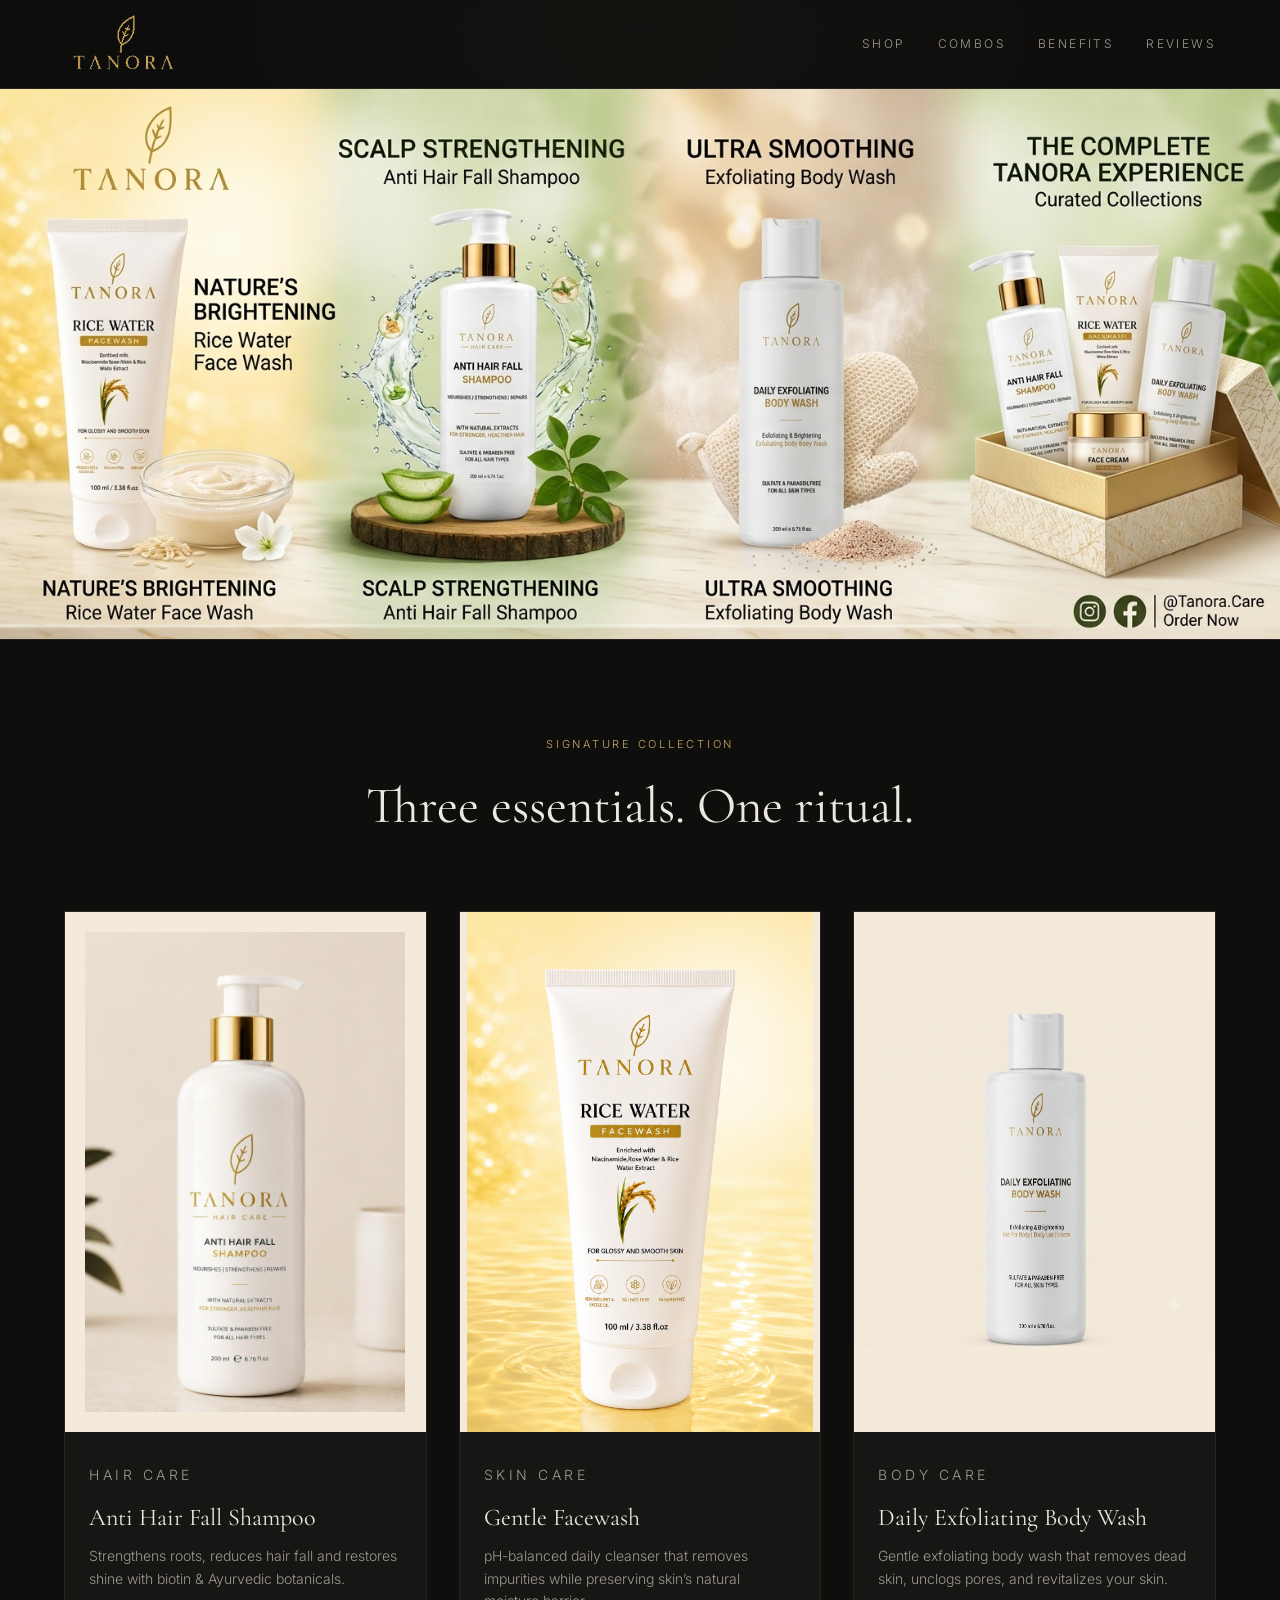
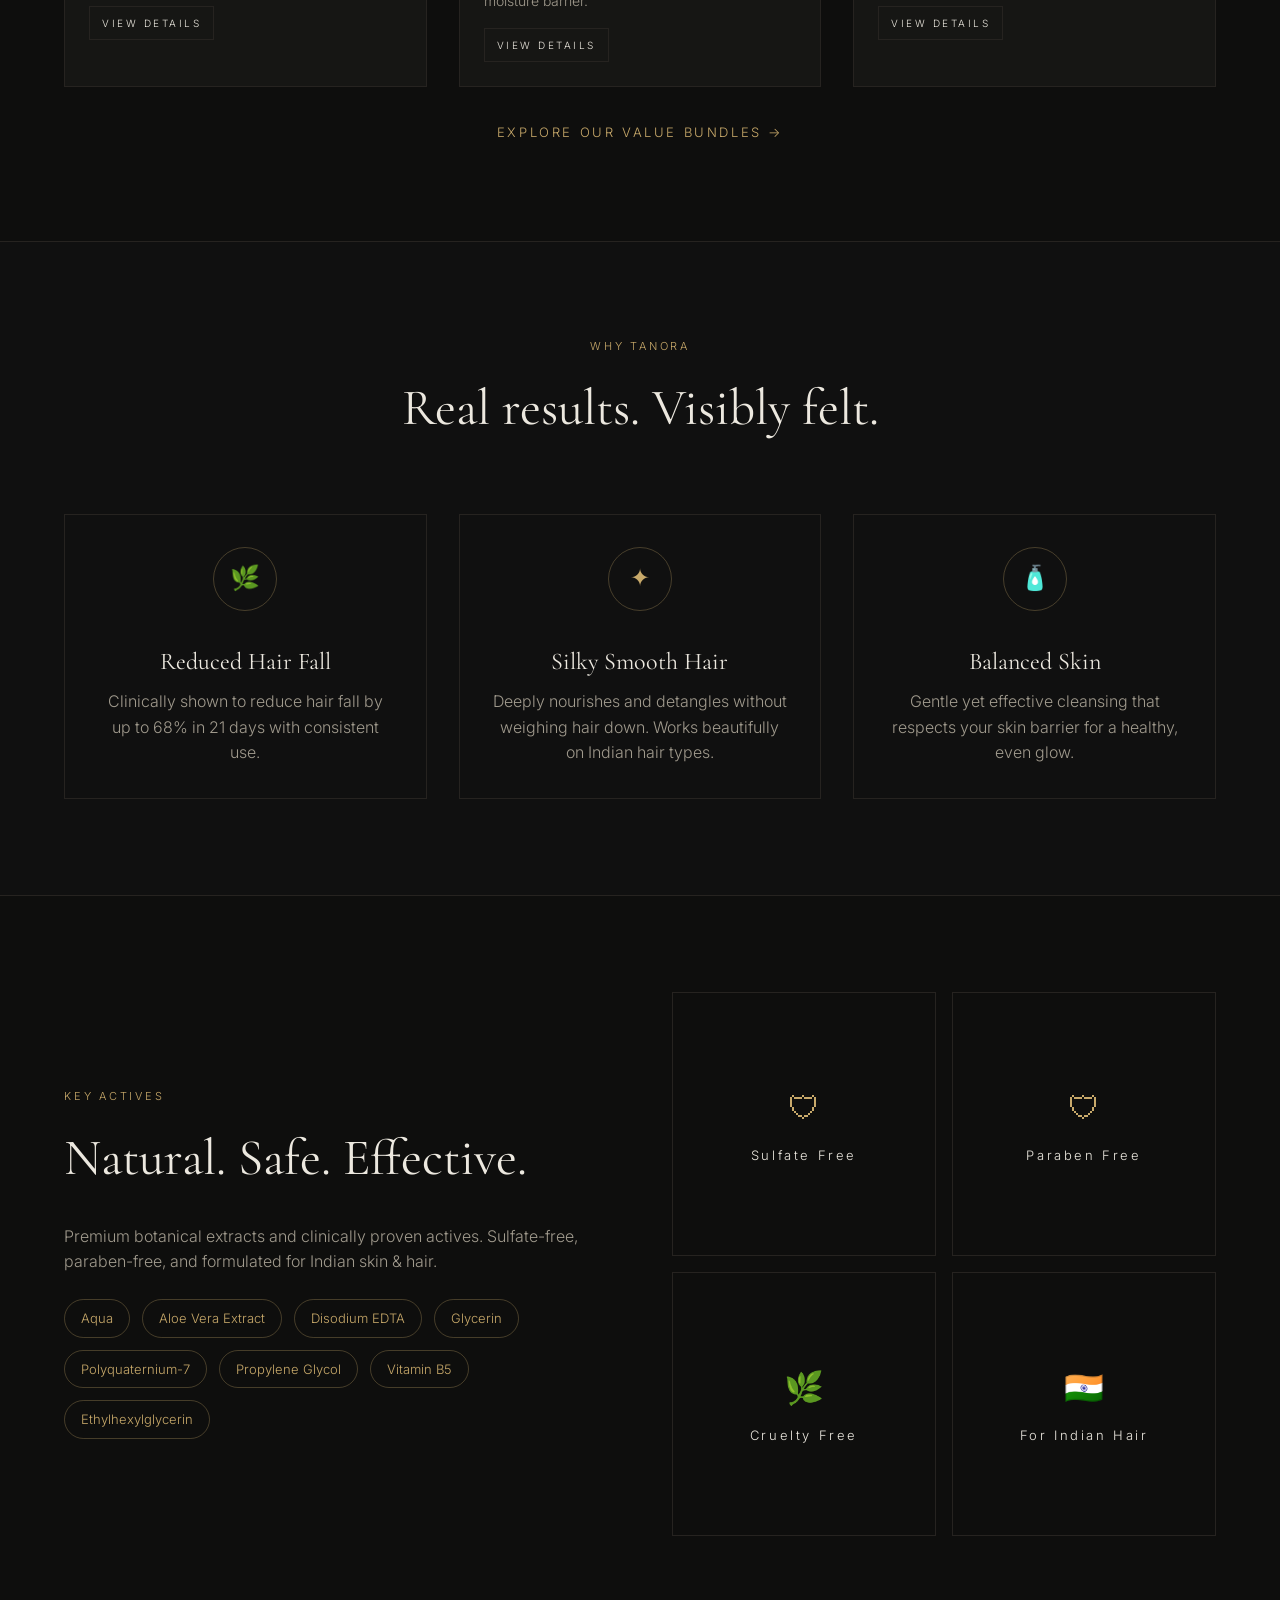
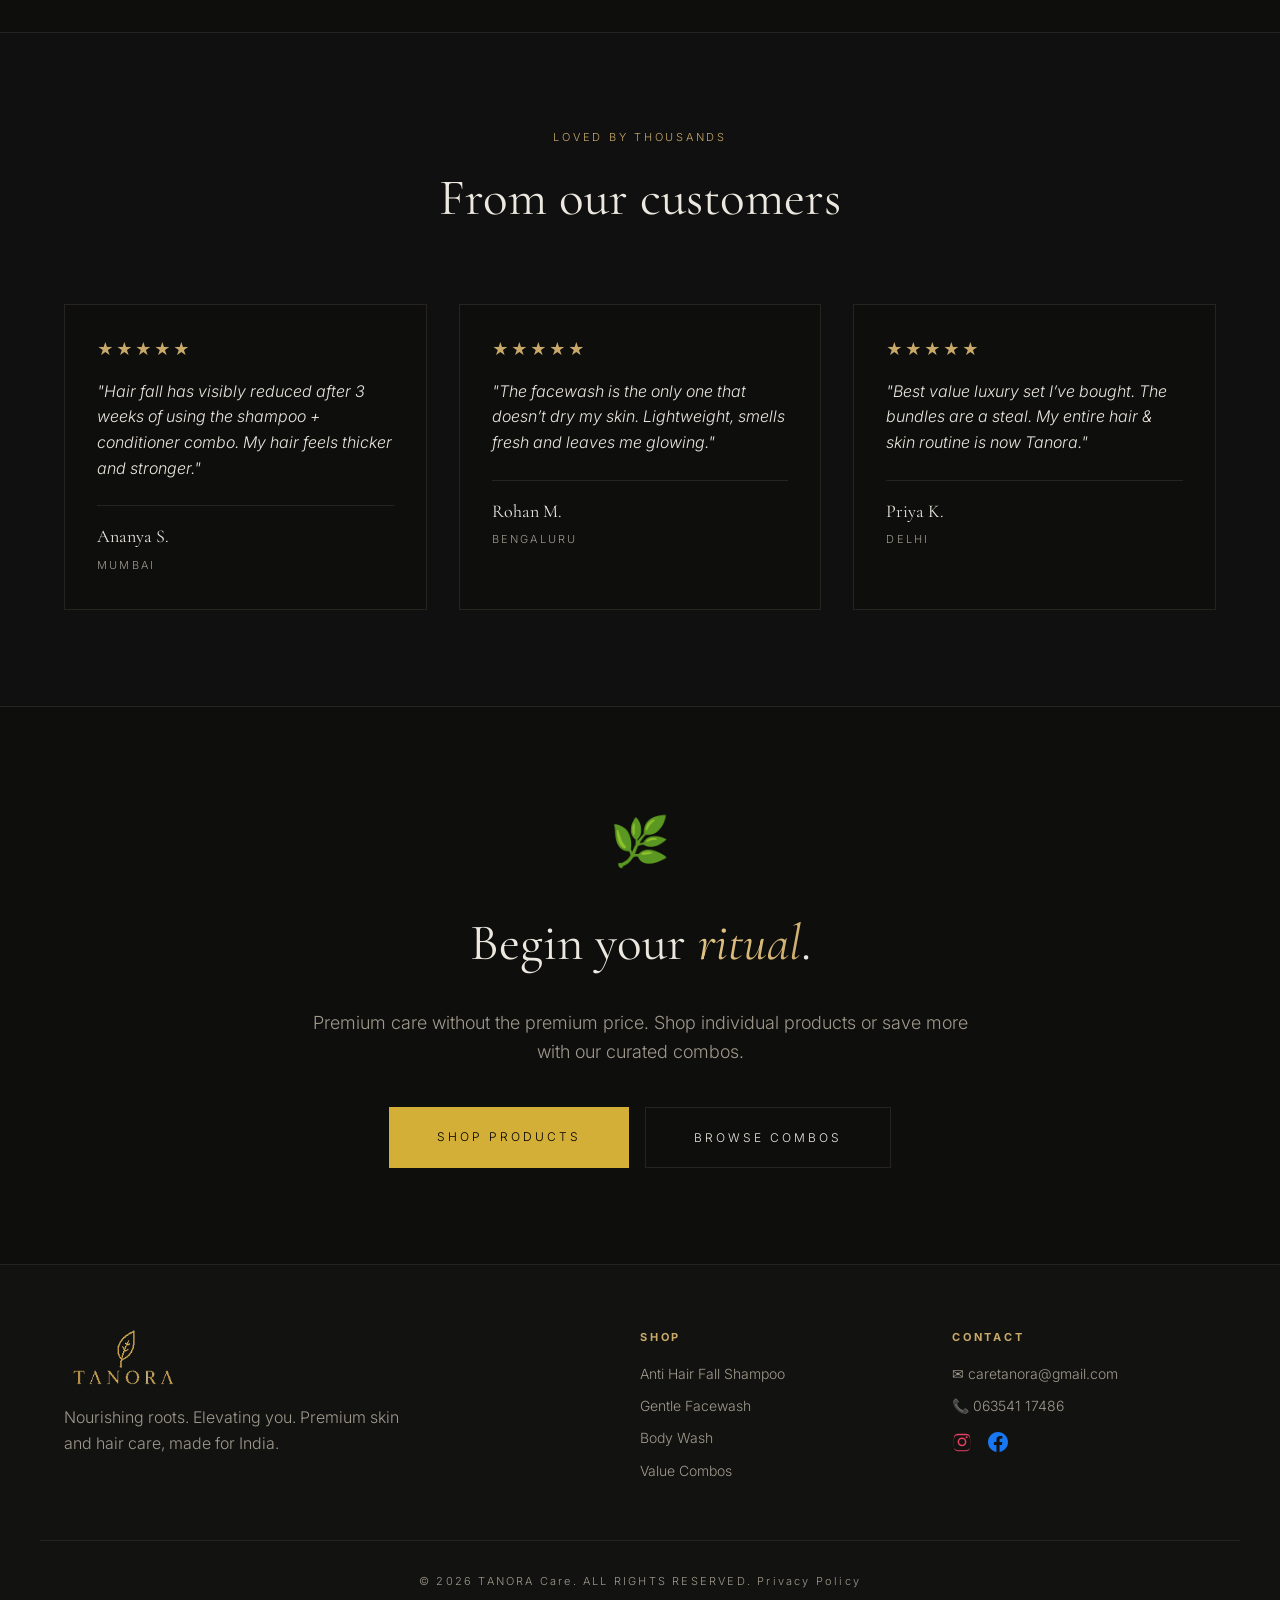
==== commit 2e49fbc3: "Add Hero Images" ====
--- a/index.html
+++ b/index.html
@@ -115,6 +115,8 @@
 <header class="nav">
   <div class="container nav-inner">
     <a href="index.html" class="logo" aria-label="Tanora Care home"><img src="images/tanora-logo.png" alt="Tanora Care logo" /></a>
+    <input type="checkbox" id="nav-toggle" class="nav-toggle" aria-label="Toggle navigation menu" />
+    <label for="nav-toggle" class="nav-burger" aria-hidden="true"><span></span><span></span><span></span></label>
     <nav class="nav-links" aria-label="Primary navigation">
       <a href="#products">SHOP</a>
       <a href="combos.html">COMBOS</a>
@@ -127,24 +129,10 @@
 <main id="main">
 
 <!-- HERO -->
-<section class="hero" aria-labelledby="hero-title">
-  <div class="container hero-grid">
-    <div class="hero-text">
-      <span class="chip">✦ LUXURY PERSONAL CARE</span>
-      <h1 id="hero-title" class="display"><em>Timeless Rituals.<br>Modern Results.</em></h1>
-      <p class="lead">Three signature formulations. Curated for Indian hair &amp; skin. Shop the collection or explore our money-saving bundles.</p>
-      <div class="btn-row">
-        <a href="#products" class="btn btn-gold">SHOP PRODUCTS</a>
-        <a href="combos.html" class="btn btn-outline">VIEW COMBOS</a>
-      </div>
-      <div class="hero-tags">
-        <span>🌿 NATURAL ACTIVES</span>
-        <span>🛡 SULFATE-FREE</span>
-        <span>🇮🇳 MADE FOR INDIA</span>
-      </div>
-    </div>
+<section class="hero" aria-label="Tanora hero">
+  <div class="hero-grid">
     <div class="hero-image">
-      <img src="images/product.jpg" alt="Tanora luxury personal care products collection" width="360" height="509" fetchpriority="high" decoding="async" />
+      <img src="images/hero.png" alt="Tanora luxury personal care products collection" fetchpriority="high" decoding="async" />
     </div>
   </div>
 </section>
--- a/css/style.css
+++ b/css/style.css
@@ -41,21 +41,42 @@
   backdrop-filter:blur(10px);
   border-bottom:1px solid var(--border);
 }
-.nav-inner{display:flex;justify-content:space-between;align-items:center;padding:14px 24px}
+.nav-inner{display:flex;justify-content:space-between;align-items:center;padding:14px 24px;position:relative}
 .logo img{height:60px}
 .nav-links{display:flex;gap:32px}
 .nav-links a{font-size:12px;letter-spacing:.2em;color:var(--muted);transition:color .2s}
 .nav-links a:hover{color:var(--gold)}
-@media(max-width:700px){.nav-links{display:none}}
+
+/* Mobile burger toggle */
+.nav-toggle{display:none}
+.nav-burger{display:none;flex-direction:column;justify-content:center;gap:6px;width:44px;height:44px;cursor:pointer;padding:10px;margin-left:auto}
+.nav-burger span{display:block;height:2px;width:100%;background:var(--fg);border-radius:2px;transition:transform .25s,opacity .25s}
+
+@media(max-width:700px){
+  .nav-burger{display:flex}
+  .nav-links{
+    position:absolute;top:100%;left:0;right:0;
+    flex-direction:column;gap:0;
+    background:rgba(14,14,13,.97);
+    backdrop-filter:blur(10px);
+    border-bottom:1px solid var(--border);
+    max-height:0;overflow:hidden;
+    transition:max-height .3s ease;
+  }
+  .nav-links a{padding:16px 24px;border-top:1px solid var(--border);font-size:13px}
+  .nav-toggle:checked ~ .nav-links{max-height:80vh}
+  .nav-toggle:checked ~ .nav-burger span:nth-child(1){transform:translateY(8px) rotate(45deg)}
+  .nav-toggle:checked ~ .nav-burger span:nth-child(2){opacity:0}
+  .nav-toggle:checked ~ .nav-burger span:nth-child(3){transform:translateY(-8px) rotate(-45deg)}
+}
 
 /* HERO */
-.hero{padding:140px 0 80px;position:relative;overflow:hidden}
+.hero{position:relative;overflow:hidden;padding-top:89px}
 .hero::before{
   content:"";position:absolute;inset:0;
   background:radial-gradient(ellipse at top, rgba(200,169,106,.12), transparent 60%);
 }
-.hero-grid{display:grid;grid-template-columns:1fr 1fr;gap:48px;align-items:center;position:relative}
-@media(max-width:900px){.hero-grid{grid-template-columns:1fr}}
+.hero-grid{position:relative}
 .chip{
   display:inline-block;padding:8px 16px;border:1px solid var(--gold-soft);
   border-radius:999px;color:var(--gold);font-size:11px;letter-spacing:.25em;margin-bottom:24px;
@@ -87,8 +108,8 @@
 .btn-outline:hover{border-color:var(--gold);color:var(--gold)}
 .btn-lg{padding:20px 48px}
 .hero-tags{margin-top:48px;display:flex;gap:32px;flex-wrap:wrap;font-size:11px;letter-spacing:.2em;color:var(--muted)}
-.hero-image{display:flex;justify-content:center;position:relative}
-.hero-image img{max-width:360px;max-height:70vh;object-fit:contain;border-radius:8px}
+.hero-image{display:block;width:100%}
+.hero-image img{width:100%;height:auto;max-height:calc(100dvh - 89px);object-fit:contain;display:block}
 
 /* SECTIONS */
 .section{padding:96px 0;border-top:1px solid var(--border)}
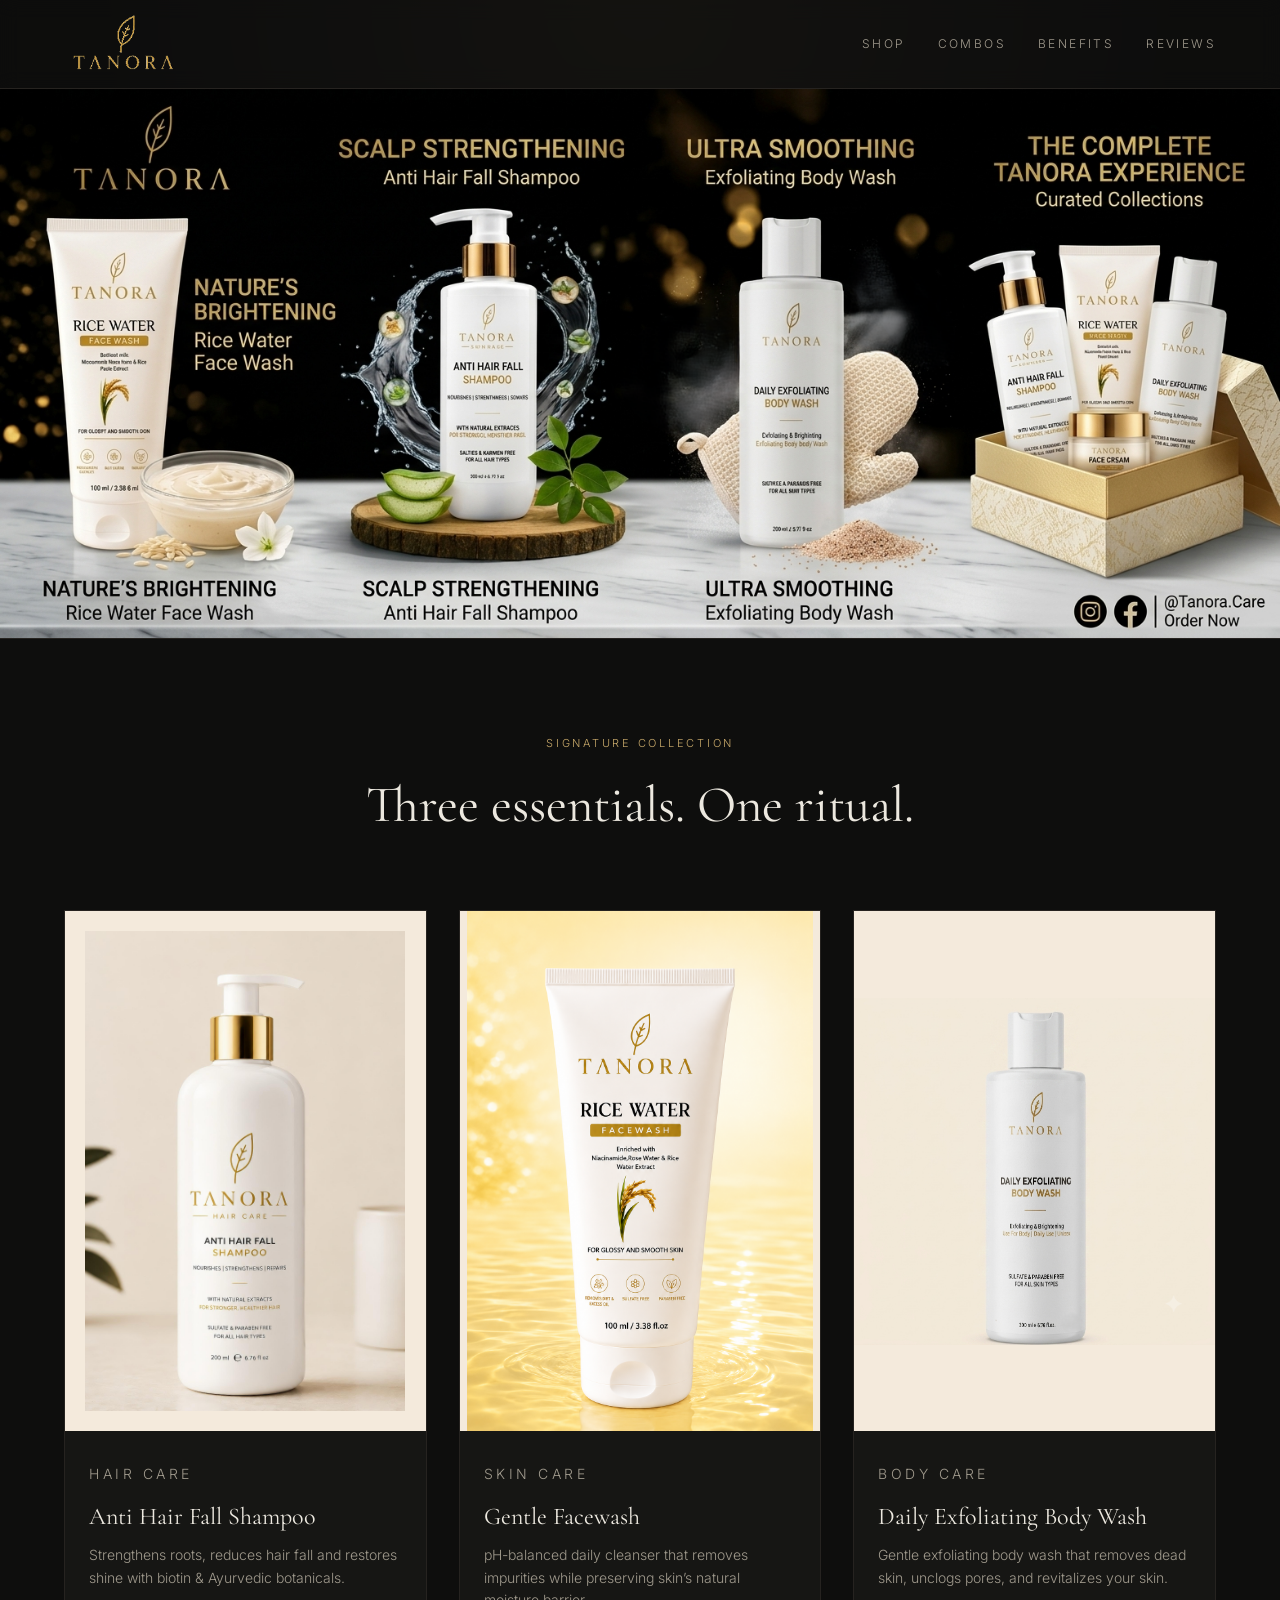
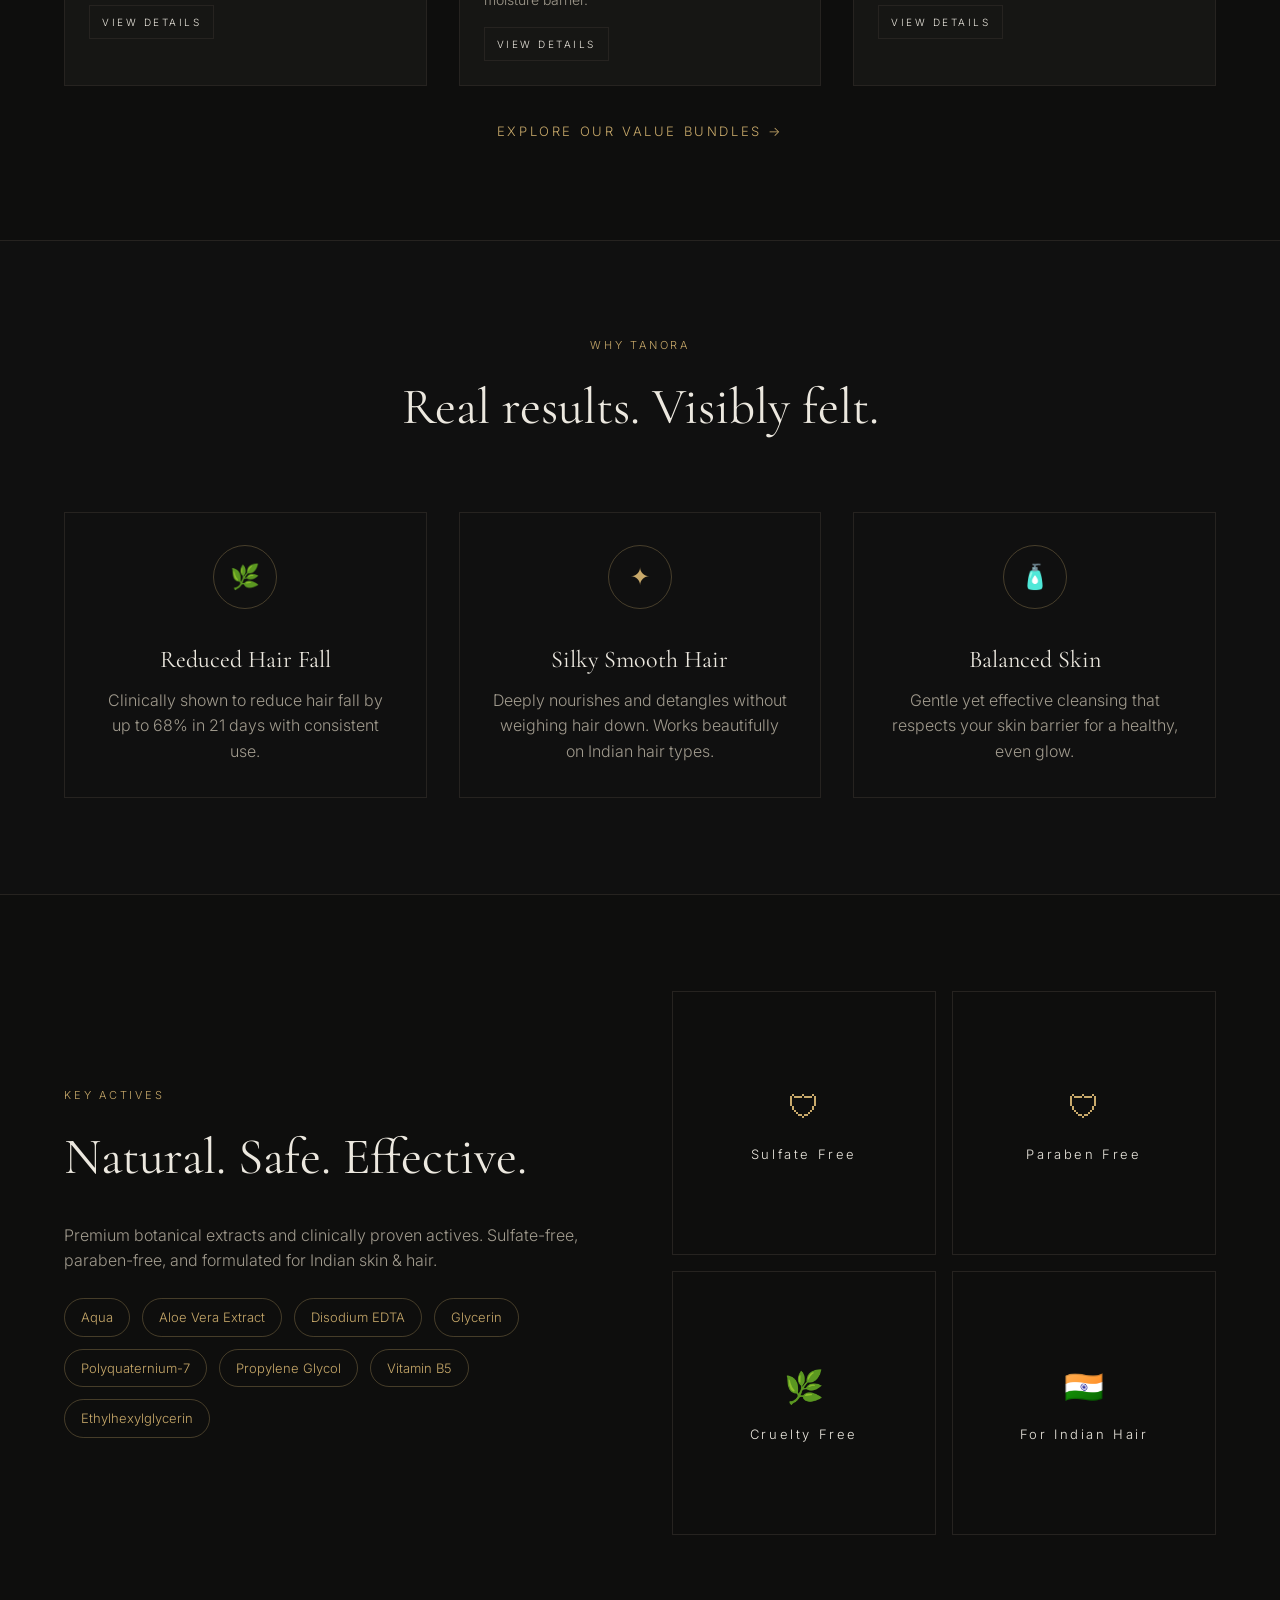
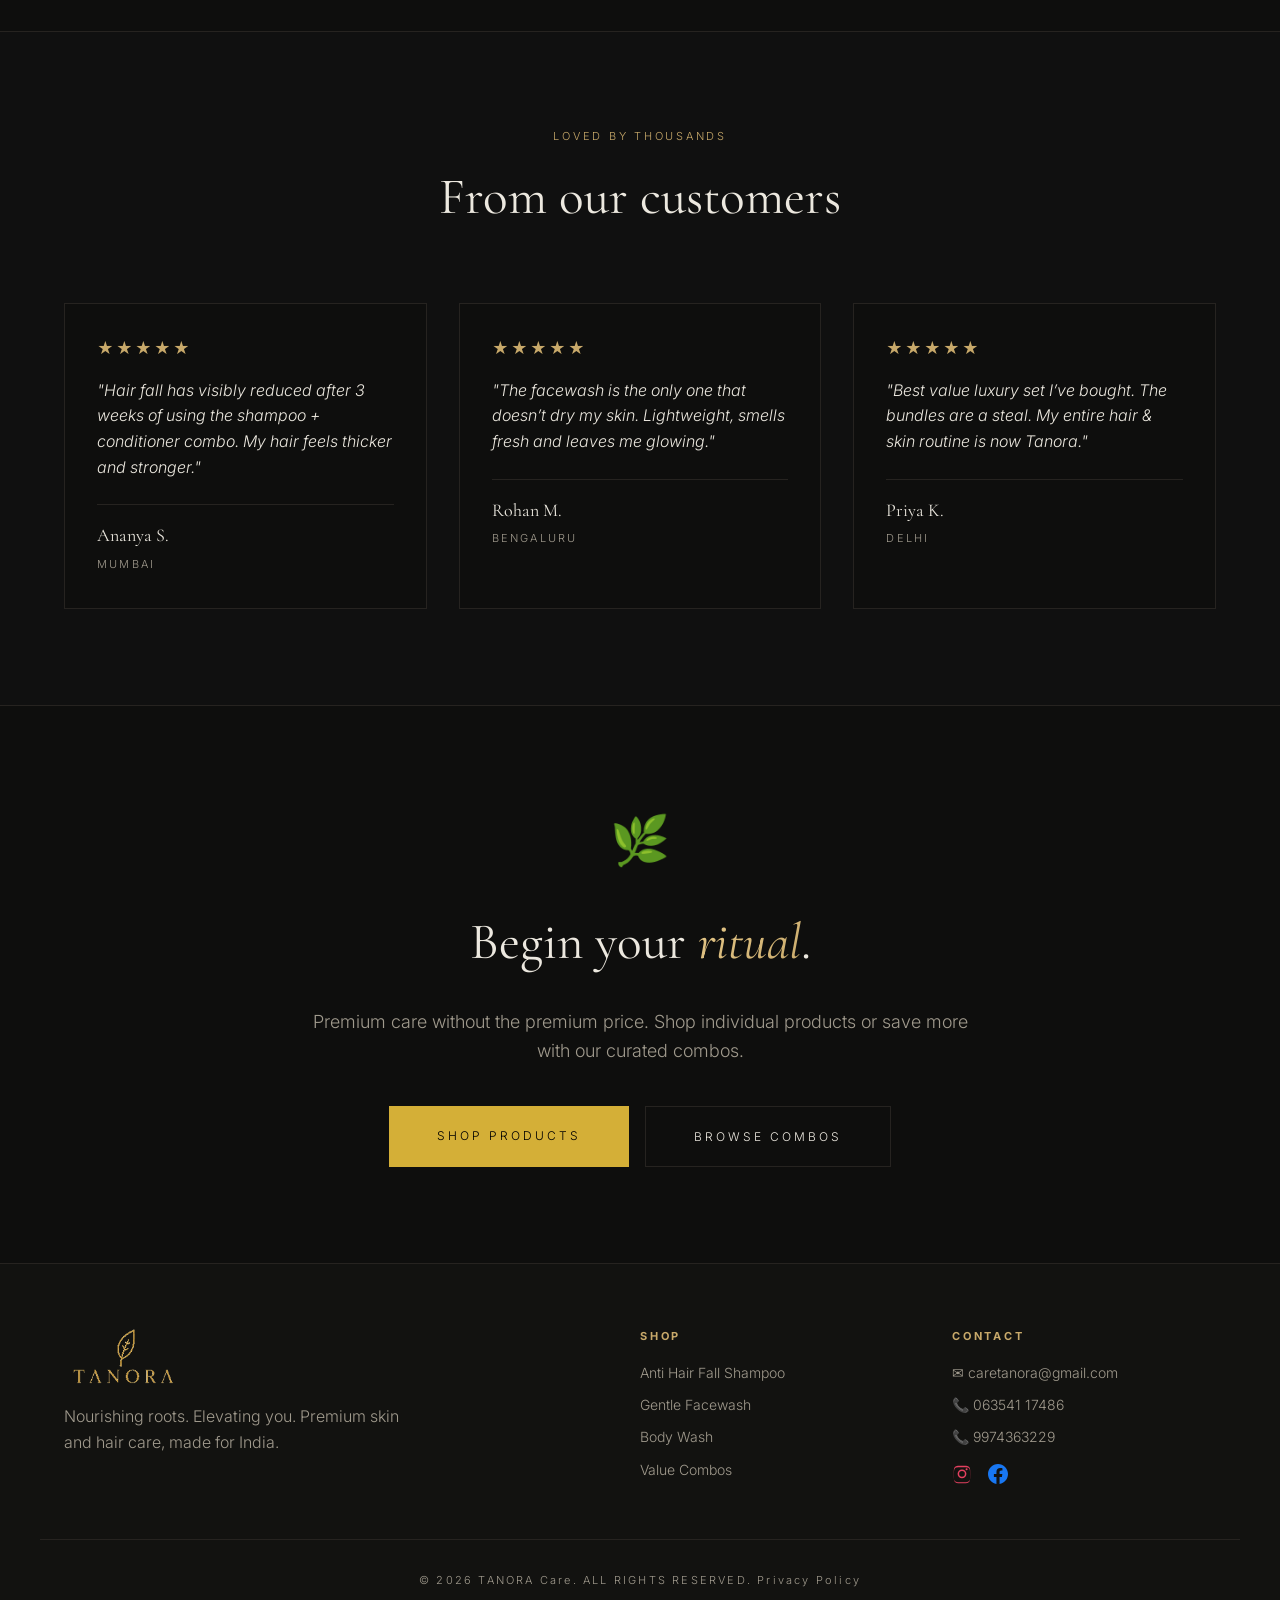
==== commit a26a45d6: "fixed number" ====
--- a/index.html
+++ b/index.html
@@ -297,6 +297,7 @@
       <ul>
         <li><a href="mailto:caretanora@gmail.com">✉ caretanora@gmail.com</a></li>
         <li><a href="tel:+916354117486">📞 063541 17486</a></li>
+        <li><a href="tel:+919974363229">📞 9974363229</a></li>
       </ul>
       <div class="social-links" style="margin-top: 15px;">
         <a href="https://www.instagram.com/caretanora" target="_blank" rel="noopener" aria-label="Follow Tanora on Instagram" style="margin-right: 12px;">
